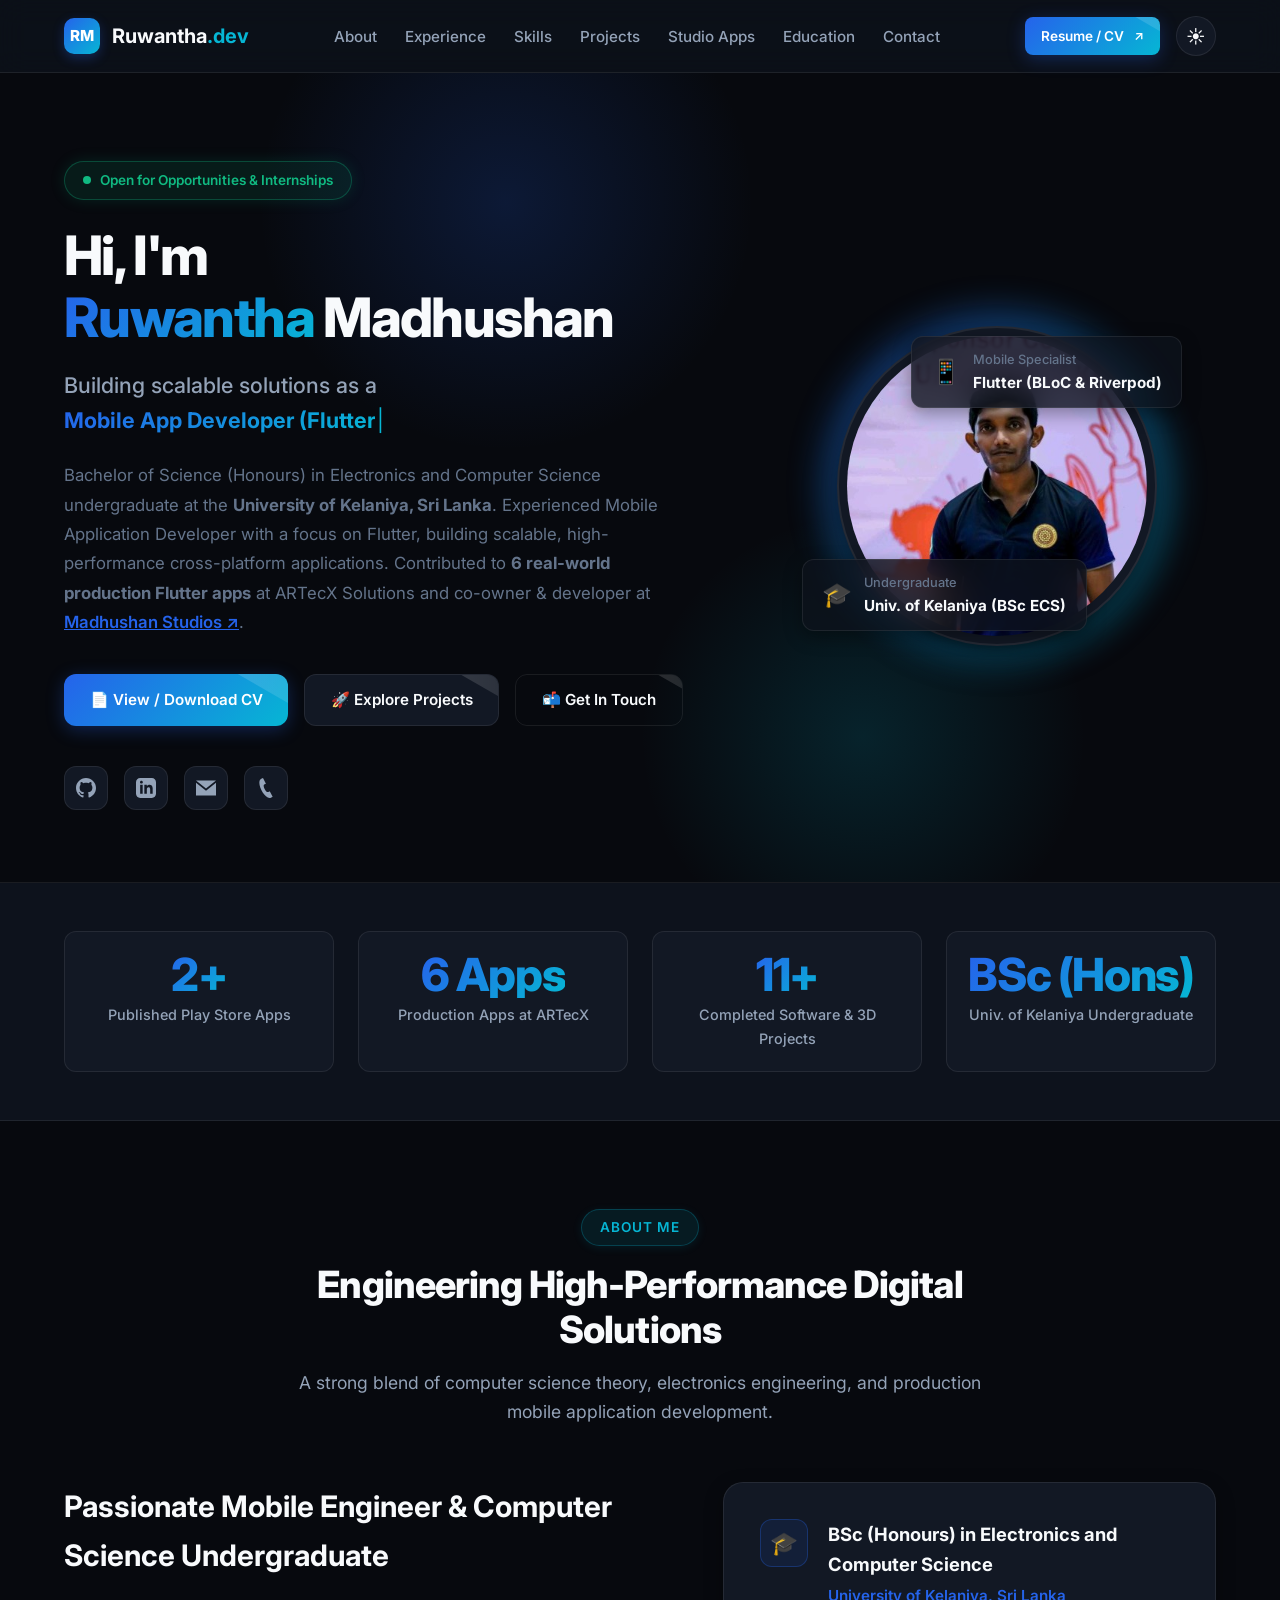
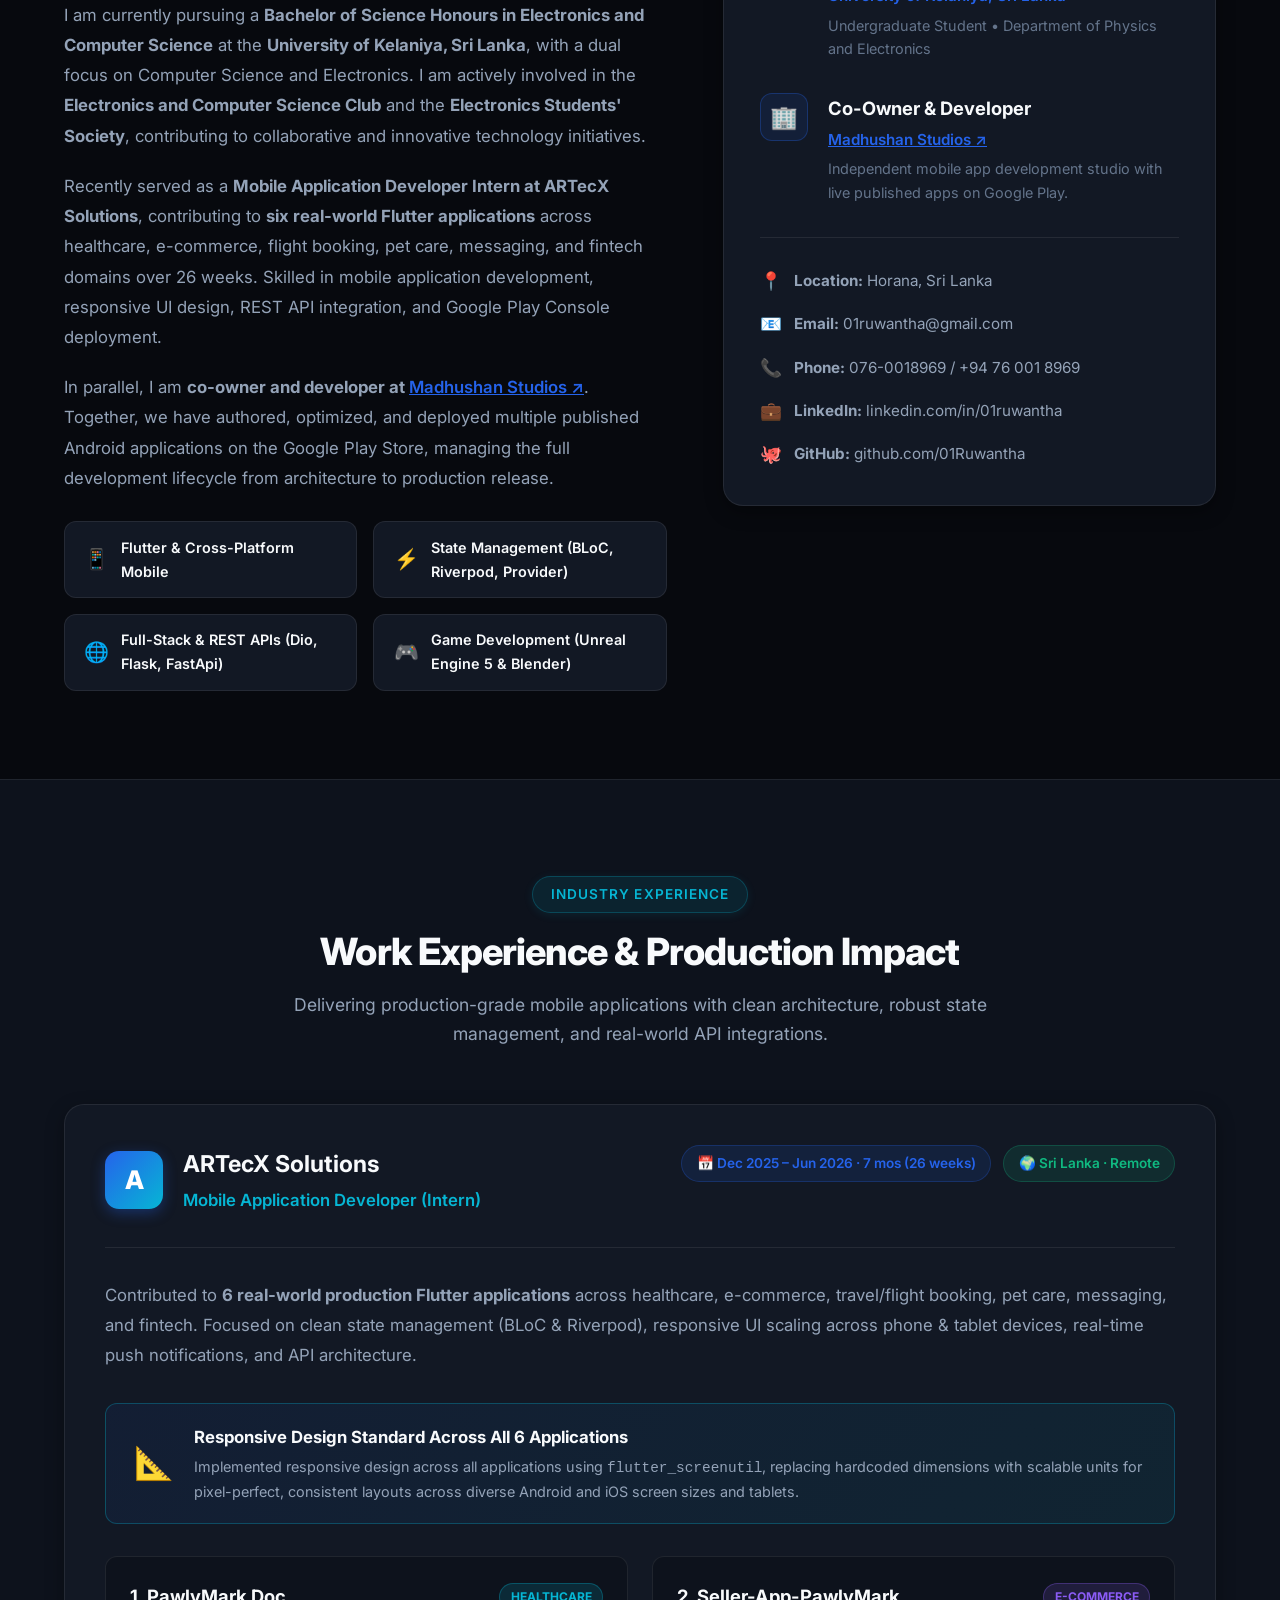
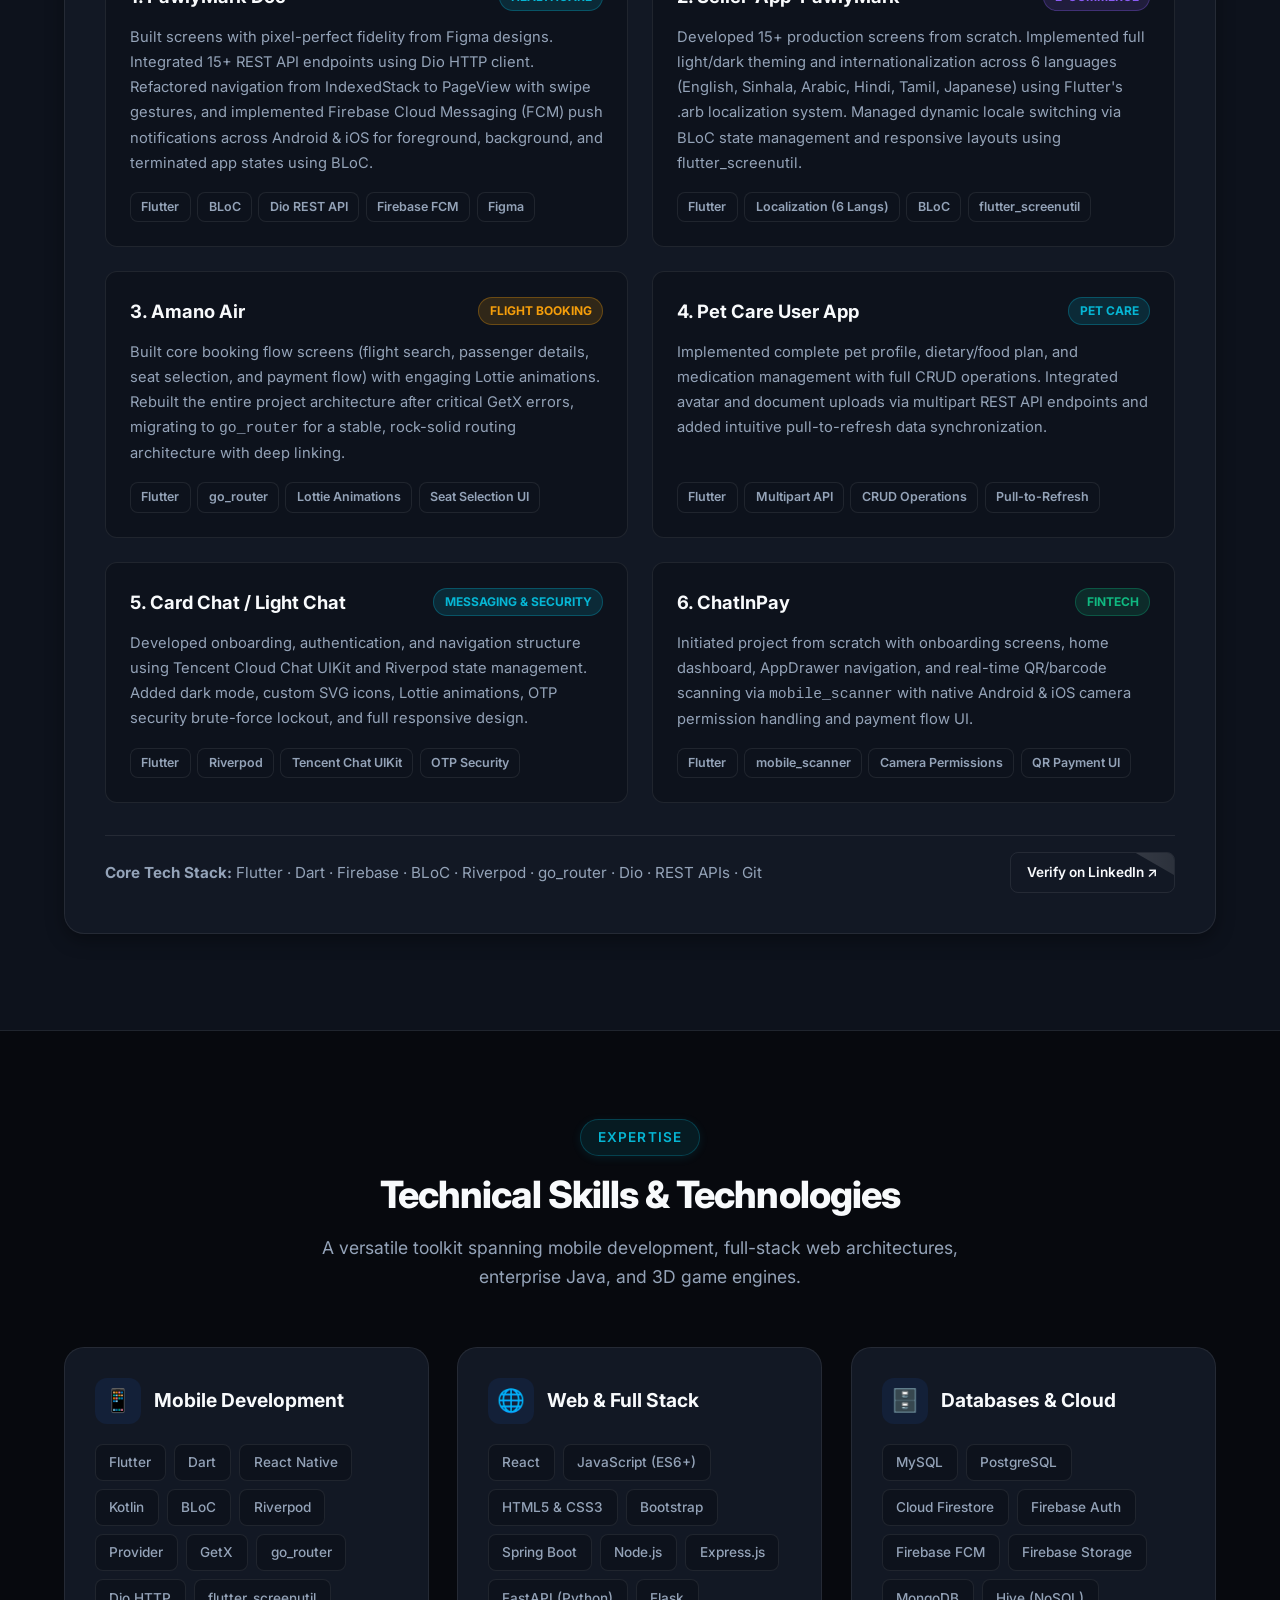
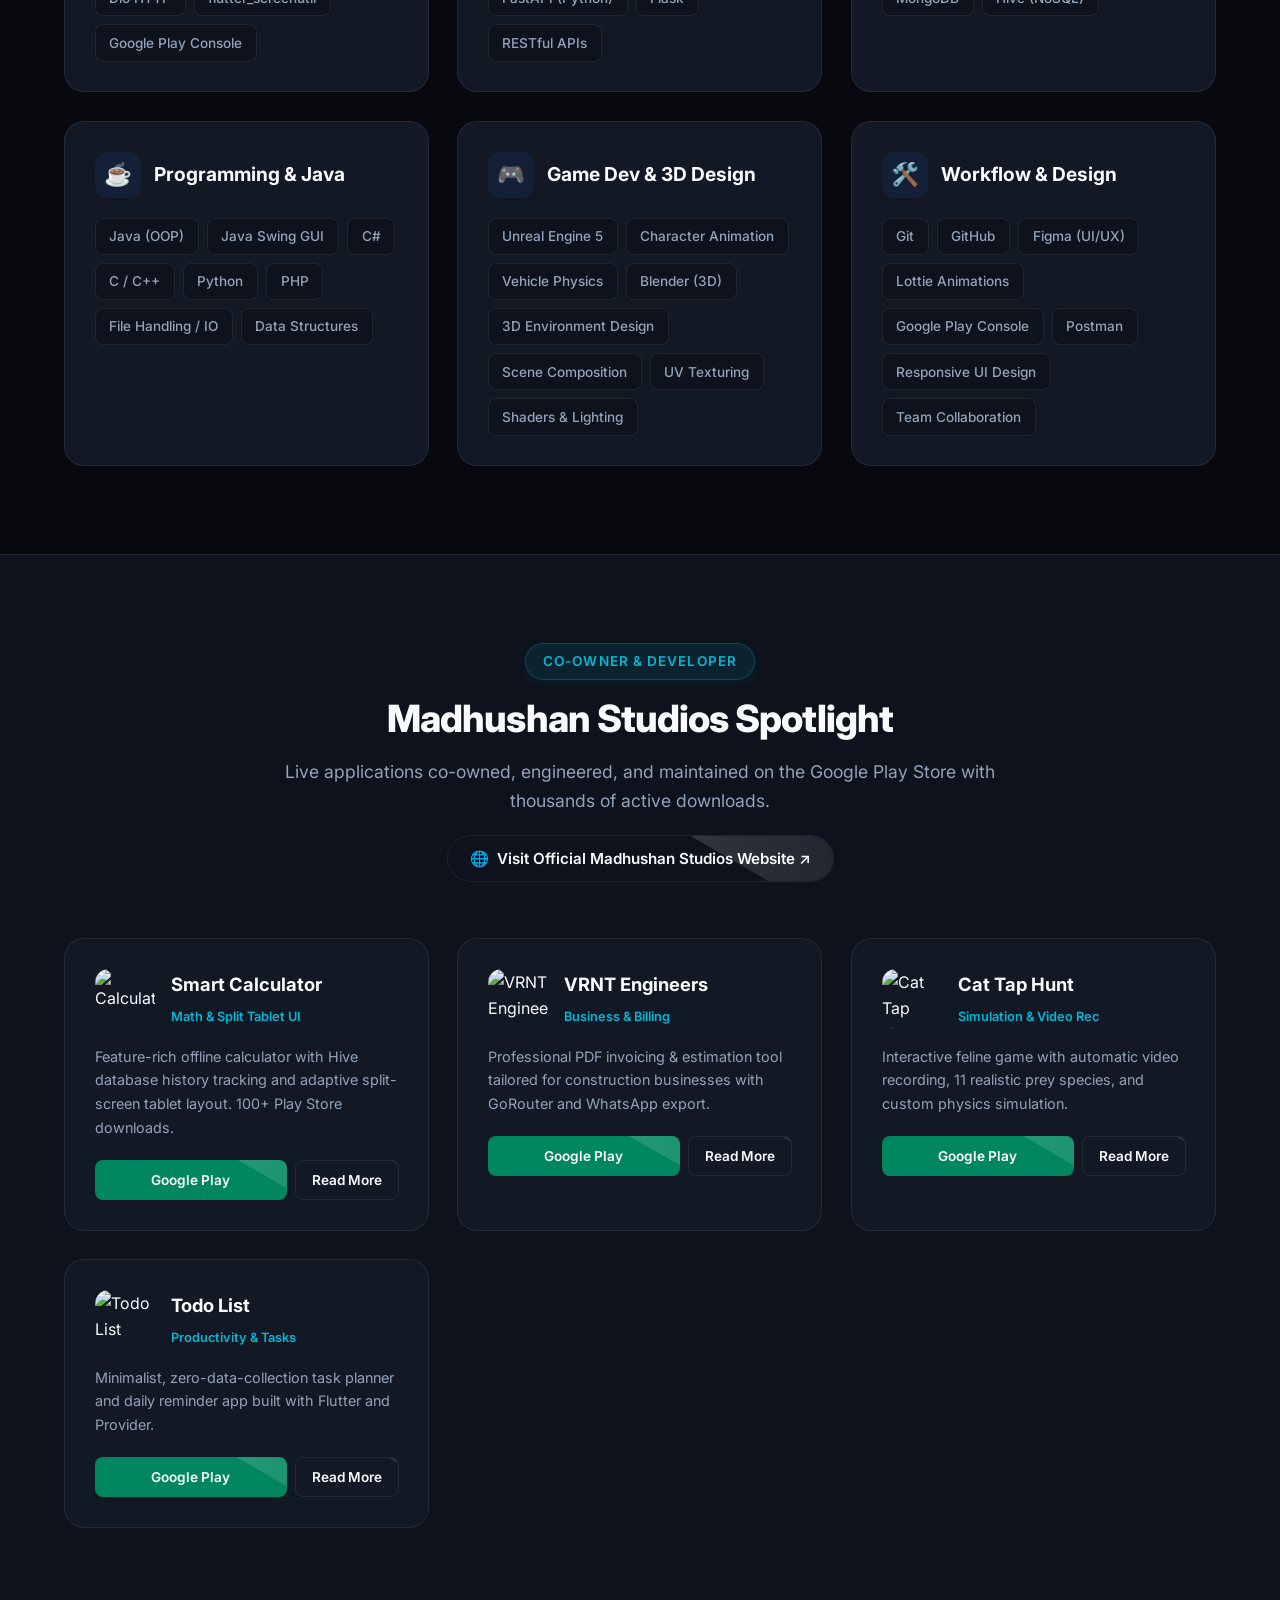
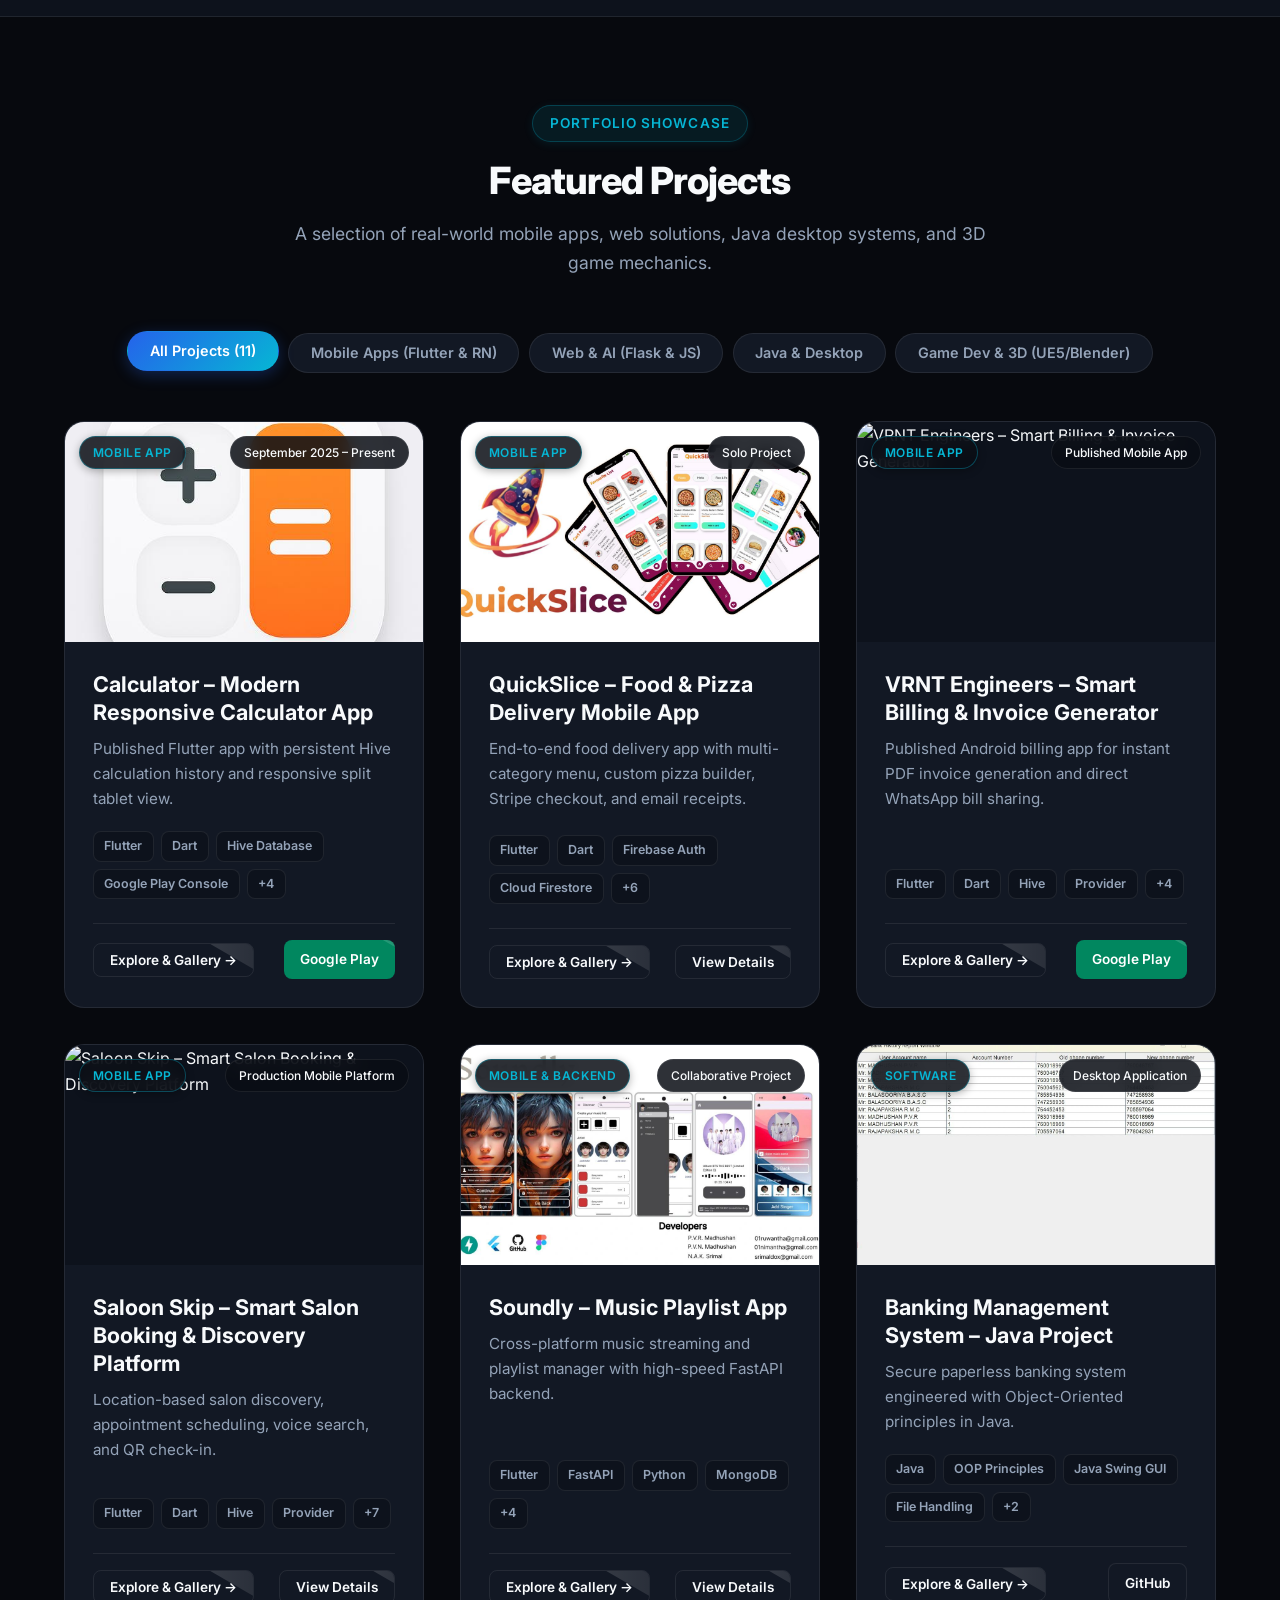
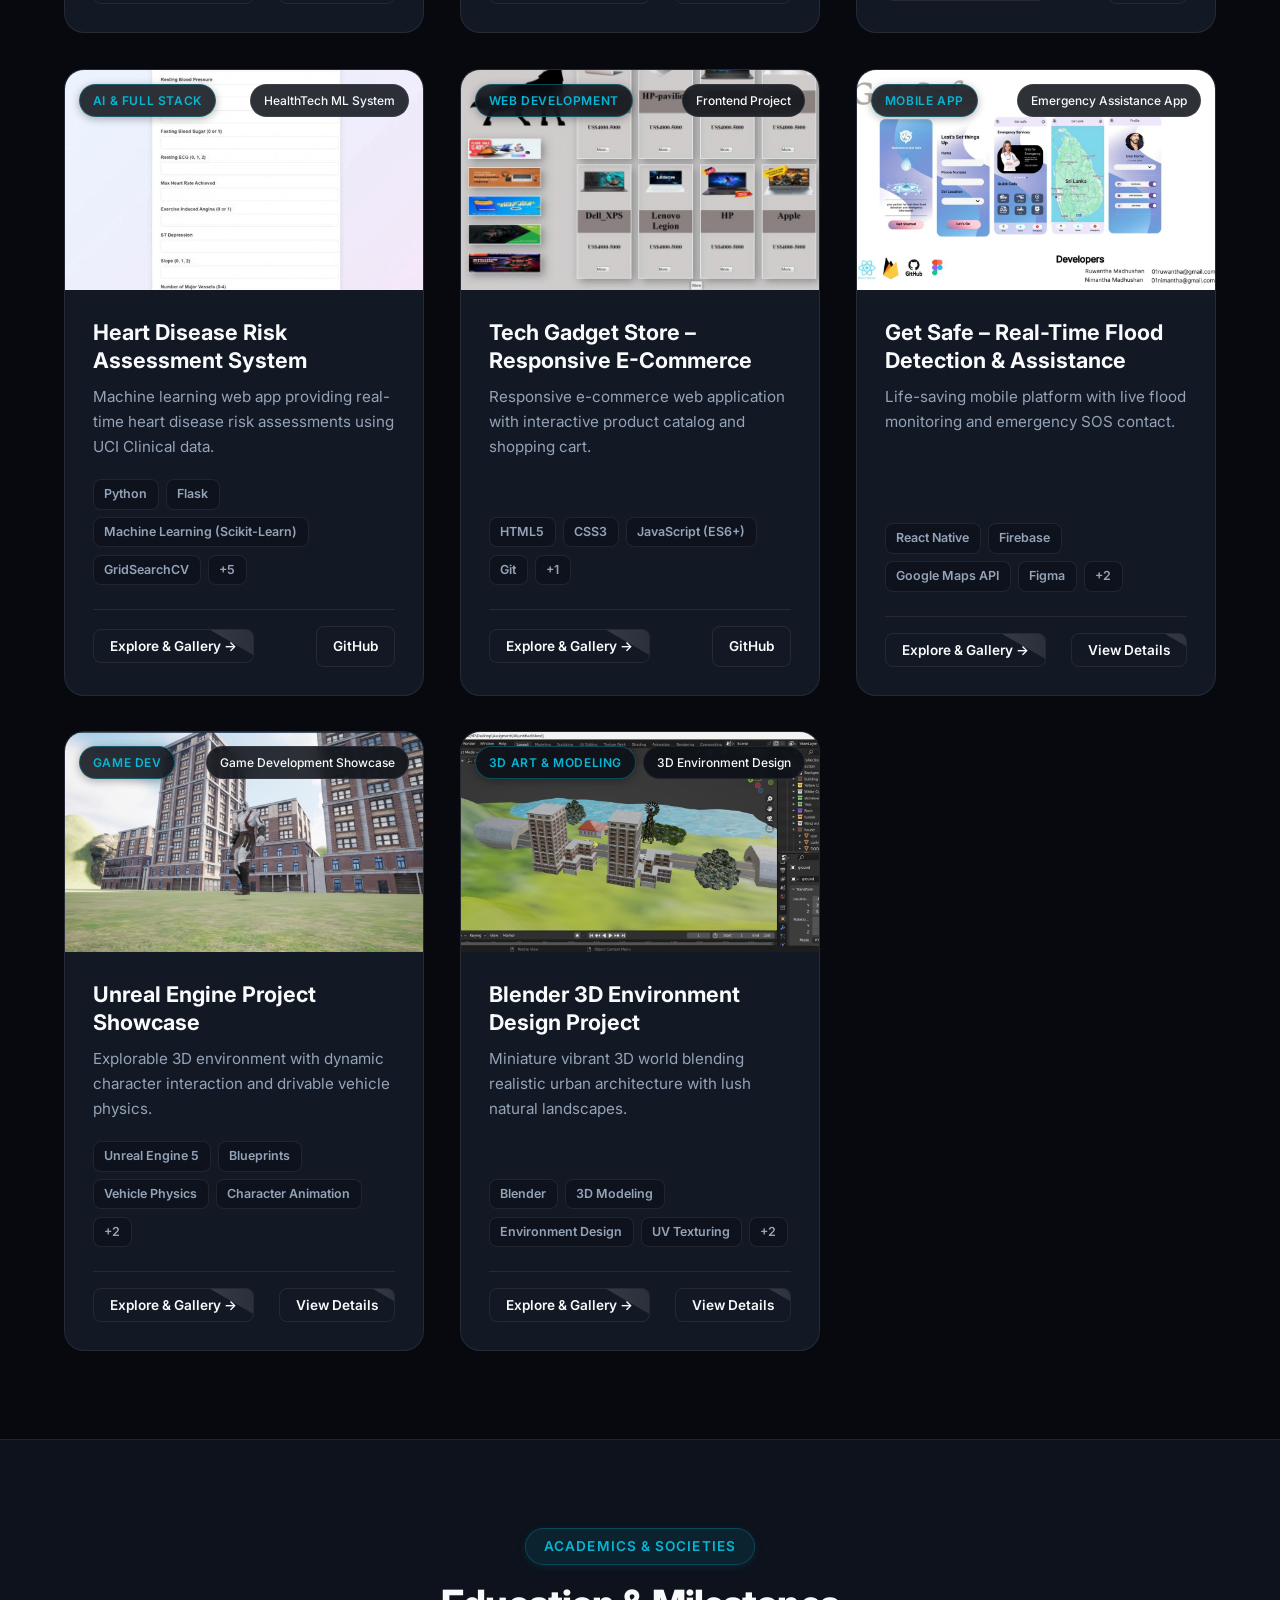
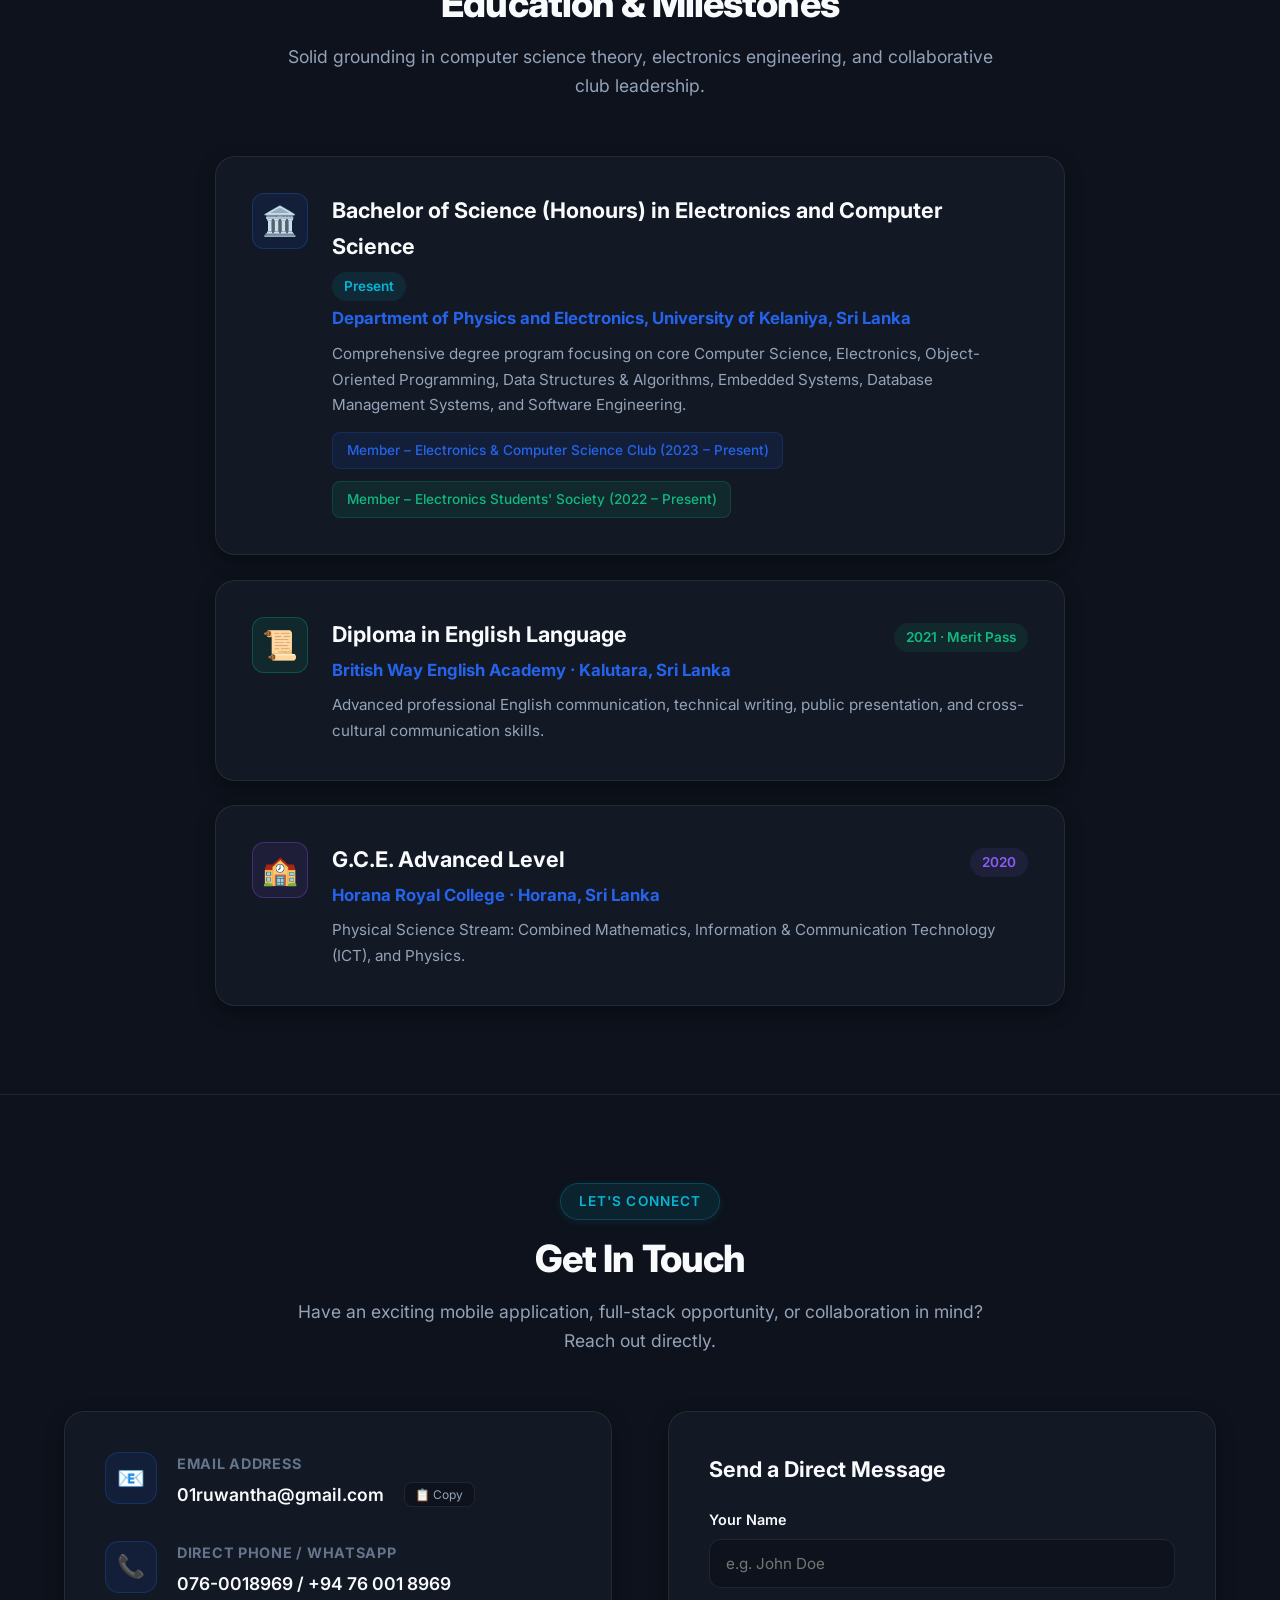
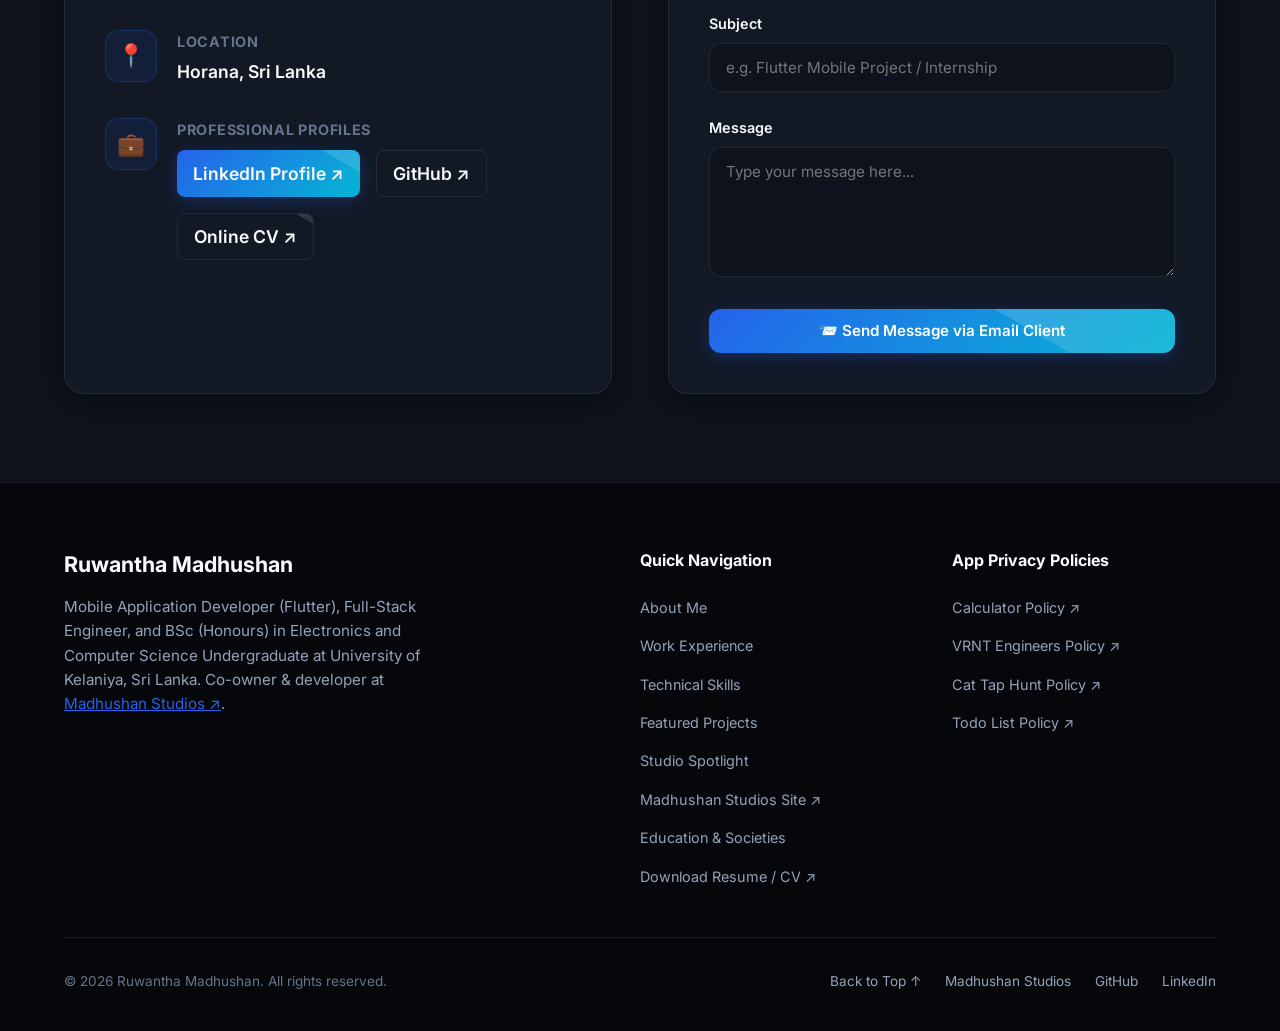
==== index.html @ 264317f4 "first commit" ====
<!DOCTYPE html>
<html lang="en" data-theme="dark">
<head>
  <meta charset="UTF-8" />
  <meta name="viewport" content="width=device-width, initial-scale=1.0" />
  <title>Ruwantha Madhushan | Mobile App Developer (Flutter) & Full Stack Engineer</title>
  
  <meta name="description" content="Portfolio of Ruwantha Madhushan - Bachelor of Science (Honours) in Electronics and Computer Science Undergraduate at University of Kelaniya, Sri Lanka. Mobile App Developer (Flutter, React Native), Full Stack Web Developer, Game Developer, and Co-owner at Madhushan Studios." />
  <meta name="keywords" content="Ruwantha Madhushan, P.V. Ruwantha Madhushan, Portfolio, Mobile App Developer, Flutter Developer, Dart, React Native, University of Kelaniya, Electronics and Computer Science, ARTecX Solutions, Madhushan Studios, Game Developer, Sri Lanka" />
  <meta name="author" content="Ruwantha Madhushan" />

  <!-- Open Graph / Social Sharing -->
  <meta property="og:type" content="website" />
  <meta property="og:title" content="Ruwantha Madhushan | Mobile App Developer (Flutter) & Full Stack Engineer" />
  <meta property="og:description" content="Passionate Mobile App Developer (Flutter), Electronics & Computer Science Undergrad at University of Kelaniya, and Co-owner at Madhushan Studios. 6 real-world apps at ARTecX Solutions." />
  <meta property="og:image" content="assets/images/Profile photo/1727184965083.jpeg" />

  <!-- Google Fonts -->
  <link rel="preconnect" href="https://fonts.googleapis.com" />
  <link rel="preconnect" href="https://fonts.gstatic.com" crossorigin />
  <link href="https://fonts.googleapis.com/css2?family=Inter:wght@300;400;500;600;700;800&family=Plus+Jakarta+Sans:wght@500;600;700;800&display=swap" rel="stylesheet" />

  <!-- Custom Stylesheet -->
  <link rel="stylesheet" href="assets/css/style.css" />

  <link rel="icon" href="data:image/svg+xml,<svg xmlns=%22http://www.w3.org/2000/svg%22 viewBox=%220 0 100 100%22><text y=%22.9em%22 font-size=%2290%22>⚡</text></svg>">
</head>
<body>

  <!-- Top Scroll Progress Bar -->
  <div class="scroll-progress-bar" id="scrollProgressBar"></div>

  <!-- Navigation Bar -->
  <header class="navbar">
    <div class="nav-container">
      <a href="#hero" class="nav-logo">
        <div class="nav-logo-badge">RM</div>
        <span>Ruwantha<span style="color: var(--accent-cyan);">.dev</span></span>
      </a>

      <ul class="nav-links" id="navLinks">
        <li><a href="#about">About</a></li>
        <li><a href="#experience">Experience</a></li>
        <li><a href="#skills">Skills</a></li>
        <li><a href="#projects">Projects</a></li>
        <li><a href="#studio">Studio Apps</a></li>
        <li><a href="#education">Education</a></li>
        <li><a href="#contact">Contact</a></li>
      </ul>

      <div class="nav-actions">
        <!-- Resume / CV Download Button -->
        <a href="https://01ruwantha.github.io/CV/" target="_blank" class="btn btn-sm btn-primary">
          <span>Resume / CV</span>
          <span style="font-size: 0.8rem;">↗</span>
        </a>

        <!-- Theme Toggle -->
        <button class="theme-toggle" id="themeToggle" aria-label="Toggle Color Theme">☀️</button>

        <!-- Mobile Menu Hamburger -->
        <button class="mobile-menu-btn" id="mobileMenuBtn" aria-label="Open Navigation Menu">☰</button>
      </div>
    </div>
  </header>

  <!-- Hero Section with Interactive Tech Node Canvas -->
  <section class="hero-section" id="hero">
    <canvas id="heroCanvas" class="hero-canvas"></canvas>
    <div class="hero-glow-1"></div>
    <div class="hero-glow-2"></div>

    <div class="container hero-grid">
      <!-- Left Content -->
      <div class="hero-content reveal">
        <div class="status-badge">
          <span class="status-dot"></span>
          <span>Open for Opportunities & Internships</span>
        </div>

        <h1 class="hero-title">
          Hi, I'm <br />
          <span class="gradient-text">Ruwantha</span> Madhushan
        </h1>

        <p class="hero-headline">
          Building scalable solutions as a <br />
          <span class="typing-role gradient-text" id="typingRole">Mobile App Developer</span><span class="typing-cursor">|</span>
        </p>

        <p class="hero-bio">
          Bachelor of Science (Honours) in Electronics and Computer Science undergraduate at the <strong>University of Kelaniya, Sri Lanka</strong>. Experienced Mobile Application Developer with a focus on Flutter, building scalable, high-performance cross-platform applications. Contributed to <strong>6 real-world production Flutter apps</strong> at ARTecX Solutions and co-owner & developer at <a href="https://01nimantha.github.io/madhushan-studios/" target="_blank" rel="noopener noreferrer" style="color: var(--accent-primary); font-weight: 600; text-decoration: underline;">Madhushan Studios ↗</a>.
        </p>

        <!-- Call to Actions -->
        <div class="hero-actions">
          <a href="https://01ruwantha.github.io/CV/" target="_blank" class="btn btn-primary">
            <span>📄 View / Download CV</span>
          </a>
          <a href="#projects" class="btn btn-secondary">
            <span>🚀 Explore Projects</span>
          </a>
          <a href="#contact" class="btn btn-outline">
            <span>📬 Get In Touch</span>
          </a>
        </div>

        <!-- Social Media / Connect Icons -->
        <div class="hero-socials">
          <a href="https://github.com/01Ruwantha" target="_blank" class="social-link" title="GitHub Profile">
            <svg width="20" height="20" fill="currentColor" viewBox="0 0 24 24"><path d="M12 0c-6.626 0-12 5.373-12 12 0 5.302 3.438 9.8 8.207 11.387.599.111.793-.261.793-.577v-2.234c-3.338.726-4.033-1.416-4.033-1.416-.546-1.387-1.333-1.756-1.333-1.756-1.089-.745.083-.729.083-.729 1.205.084 1.839 1.237 1.839 1.237 1.07 1.834 2.807 1.304 3.492.997.107-.775.418-1.305.762-1.604-2.665-.305-5.467-1.334-5.467-5.931 0-1.311.469-2.381 1.236-3.221-.124-.303-.535-1.524.117-3.176 0 0 1.008-.322 3.301 1.23.957-.266 1.983-.399 3.003-.404 1.02.005 2.047.138 3.006.404 2.291-1.552 3.297-1.23 3.297-1.23.653 1.653.242 2.874.118 3.176.77.84 1.235 1.911 1.235 3.221 0 4.609-2.807 5.624-5.479 5.921.43.372.823 1.102.823 2.222v3.293c0 .319.192.694.801.576 4.765-1.589 8.199-6.086 8.199-11.386 0-6.627-5.373-12-12-12z"/></svg>
          </a>
          <a href="https://www.linkedin.com/in/01ruwantha/" target="_blank" class="social-link" title="LinkedIn Profile">
            <svg width="20" height="20" fill="currentColor" viewBox="0 0 24 24"><path d="M19 0h-14c-2.761 0-5 2.239-5 5v14c0 2.761 2.239 5 5 5h14c2.762 0 5-2.239 5-5v-14c0-2.761-2.238-5-5-5zm-11 19h-3v-11h3v11zm-1.5-12.268c-.966 0-1.75-.79-1.75-1.764s.784-1.764 1.75-1.764 1.75.79 1.75 1.764-.783 1.764-1.75 1.764zm13.5 12.268h-3v-5.604c0-3.368-4-3.113-4 0v5.604h-3v-11h3v1.765c1.396-2.586 7-2.777 7 2.476v6.759z"/></svg>
          </a>
          <a href="mailto:01ruwantha@gmail.com" class="social-link" title="Email Ruwantha">
            <svg width="20" height="20" fill="currentColor" viewBox="0 0 24 24"><path d="M12 12.713l-11.985-9.713h23.97l-11.985 9.713zm0 2.574l-12-9.725v15.438h24v-15.438l-12 9.725z"/></svg>
          </a>
          <a href="tel:+94760018969" class="social-link" title="Call / WhatsApp (076-0018969)">
            <svg width="20" height="20" fill="currentColor" viewBox="0 0 24 24"><path d="M20 22.621l-3.521-6.795c-.008.004-1.974.97-2.064 1.011-2.24 1.086-6.799-7.82-4.609-8.994l2.083-1.026-3.493-6.817-2.106 1.039c-7.202 3.755 4.233 25.982 11.6 22.615l2.104-1.033z"/></svg>
          </a>
        </div>
      </div>

      <!-- Right Avatar Visual -->
      <div class="hero-visual reveal reveal-delay-2">
        <div class="avatar-wrapper">
          <div class="avatar-ring"></div>
          <div class="avatar-container">
            <img 
              src="assets/images/Profile photo/1727184965083.jpeg" 
              alt="Ruwantha Madhushan" 
              class="avatar-img"
              loading="eager"
            />
          </div>

          <!-- Floating Badges -->
          <div class="hero-float-card top-right">
            <span class="float-icon">📱</span>
            <div>
              <div class="float-title">Mobile Specialist</div>
              <div class="float-val">Flutter (BLoC & Riverpod)</div>
            </div>
          </div>

          <div class="hero-float-card bottom-left">
            <span class="float-icon">🎓</span>
            <div>
              <div class="float-title">Undergraduate</div>
              <div class="float-val">Univ. of Kelaniya (BSc ECS)</div>
            </div>
          </div>
        </div>
      </div>
    </div>
  </section>

  <!-- Quick Metrics / Stats Bar with Counter Animation -->
  <div class="stats-section">
    <div class="container stats-grid">
      <div class="stat-card reveal">
        <div class="stat-number gradient-text" data-count="2" data-suffix="+">2+</div>
        <div class="stat-label">Published Play Store Apps</div>
      </div>
      <div class="stat-card reveal reveal-delay-1">
        <div class="stat-number gradient-text" data-count="6" data-suffix=" Apps">6 Apps</div>
        <div class="stat-label">Production Apps at ARTecX</div>
      </div>
      <div class="stat-card reveal reveal-delay-2">
        <div class="stat-number gradient-text" data-count="11" data-suffix="+">11+</div>
        <div class="stat-label">Completed Software & 3D Projects</div>
      </div>
      <div class="stat-card reveal reveal-delay-3">
        <div class="stat-number gradient-text" data-text="BSc (Hons)">BSc (Hons)</div>
        <div class="stat-label">Univ. of Kelaniya Undergraduate</div>
      </div>
    </div>
  </div>

  <!-- About Me Section -->
  <section id="about">
    <div class="container">
      <div class="section-header reveal">
        <span class="section-tag">About Me</span>
        <h2 class="section-title">Engineering High-Performance Digital Solutions</h2>
        <p class="section-description">
          A strong blend of computer science theory, electronics engineering, and production mobile application development.
        </p>
      </div>

      <div class="about-grid">
        <!-- Bio & Philosophy -->
        <div class="about-content reveal">
          <h3>Passionate Mobile Engineer & Computer Science Undergraduate</h3>
          <p>
            I am currently pursuing a <strong>Bachelor of Science Honours in Electronics and Computer Science</strong> at the 
            <strong>University of Kelaniya, Sri Lanka</strong>, with a dual focus on Computer Science and Electronics. I am actively involved in the <strong>Electronics and Computer Science Club</strong> and the <strong>Electronics Students' Society</strong>, contributing to collaborative and innovative technology initiatives.
          </p>
          <p>
            Recently served as a <strong>Mobile Application Developer Intern at ARTecX Solutions</strong>, contributing to <strong>six real-world Flutter applications</strong> across healthcare, e-commerce, flight booking, pet care, messaging, and fintech domains over 26 weeks. Skilled in mobile application development, responsive UI design, REST API integration, and Google Play Console deployment.
          </p>
          <p>
            In parallel, I am <strong>co-owner and developer at <a href="https://01nimantha.github.io/madhushan-studios/" target="_blank" rel="noopener noreferrer" style="color: var(--accent-primary); font-weight: 600; text-decoration: underline;">Madhushan Studios ↗</a></strong>. Together, we have authored, optimized, and deployed multiple published Android applications on the Google Play Store, managing the full development lifecycle from architecture to production release.
          </p>

          <div class="about-highlights">
            <div class="about-pill">
              <span class="pill-icon">📱</span>
              <span>Flutter & Cross-Platform Mobile</span>
            </div>
            <div class="about-pill">
              <span class="pill-icon">⚡</span>
              <span>State Management (BLoC, Riverpod, Provider)</span>
            </div>
            <div class="about-pill">
              <span class="pill-icon">🌐</span>
              <span>Full-Stack & REST APIs (Dio, Flask, FastApi)</span>
            </div>
            <div class="about-pill">
              <span class="pill-icon">🎮</span>
              <span>Game Development (Unreal Engine 5 & Blender)</span>
            </div>
          </div>
        </div>

        <!-- Academic & Quick Details Card -->
        <div class="about-card-box reveal reveal-delay-2">
          <div class="edu-item">
            <div class="edu-icon">🎓</div>
            <div class="edu-details">
              <h4>BSc (Honours) in Electronics and Computer Science</h4>
              <div class="edu-school">University of Kelaniya, Sri Lanka</div>
              <div class="edu-desc">Undergraduate Student • Department of Physics and Electronics</div>
            </div>
          </div>

          <div class="edu-item">
            <div class="edu-icon">🏢</div>
            <div class="edu-details">
              <h4>Co-Owner & Developer</h4>
              <div class="edu-school"><a href="https://01nimantha.github.io/madhushan-studios/" target="_blank" rel="noopener noreferrer" style="color: inherit; text-decoration: underline;">Madhushan Studios ↗</a></div>
              <div class="edu-desc">Independent mobile app development studio with live published apps on Google Play.</div>
            </div>
          </div>

          <div class="contact-quick-list">
            <div class="contact-quick-item">
              <span class="item-icon">📍</span>
              <span><strong>Location:</strong> Horana, Sri Lanka</span>
            </div>
            <div class="contact-quick-item">
              <span class="item-icon">📧</span>
              <span><strong>Email:</strong> <a href="mailto:01ruwantha@gmail.com">01ruwantha@gmail.com</a></span>
            </div>
            <div class="contact-quick-item">
              <span class="item-icon">📞</span>
              <span><strong>Phone:</strong> <a href="tel:+94760018969">076-0018969 / +94 76 001 8969</a></span>
            </div>
            <div class="contact-quick-item">
              <span class="item-icon">💼</span>
              <span><strong>LinkedIn:</strong> <a href="https://www.linkedin.com/in/01ruwantha/" target="_blank">linkedin.com/in/01ruwantha</a></span>
            </div>
            <div class="contact-quick-item">
              <span class="item-icon">🐙</span>
              <span><strong>GitHub:</strong> <a href="https://github.com/01Ruwantha" target="_blank">github.com/01Ruwantha</a></span>
            </div>
          </div>
        </div>
      </div>
    </div>
  </section>

  <!-- Professional Experience Section -->
  <section id="experience" class="experience-section" style="background: var(--bg-secondary); border-top: 1px solid var(--border-color); border-bottom: 1px solid var(--border-color);">
    <div class="container">
      <div class="section-header reveal">
        <span class="section-tag">Industry Experience</span>
        <h2 class="section-title">Work Experience & Production Impact</h2>
        <p class="section-description">
          Delivering production-grade mobile applications with clean architecture, robust state management, and real-world API integrations.
        </p>
      </div>

      <div class="experience-card reveal">
        <!-- Experience Header -->
        <div class="experience-header">
          <div class="company-brand-box">
            <div class="company-logo-avatar">A</div>
            <div class="company-title-area">
              <h3>ARTecX Solutions</h3>
              <div class="company-role">Mobile Application Developer (Intern)</div>
            </div>
          </div>
          <div class="experience-badges">
            <span class="exp-pill">📅 Dec 2025 – Jun 2026 · 7 mos (26 weeks)</span>
            <span class="exp-pill location">🌍 Sri Lanka · Remote</span>
          </div>
        </div>

        <p class="experience-overview-text">
          Contributed to <strong>6 real-world production Flutter applications</strong> across healthcare, e-commerce, travel/flight booking, pet care, messaging, and fintech. Focused on clean state management (BLoC & Riverpod), responsive UI scaling across phone & tablet devices, real-time push notifications, and API architecture.
        </p>

        <!-- Standard Responsive Banner -->
        <div class="exp-highlight-banner">
          <div class="banner-icon">📐</div>
          <div>
            <h5>Responsive Design Standard Across All 6 Applications</h5>
            <p>Implemented responsive design across all applications using <code>flutter_screenutil</code>, replacing hardcoded dimensions with scalable units for pixel-perfect, consistent layouts across diverse Android and iOS screen sizes and tablets.</p>
          </div>
        </div>

        <!-- 6 Real-World Apps Grid -->
        <div class="experience-apps-grid">
          
          <!-- App 1: PawlyMark Doc -->
          <div class="app-subcard">
            <div class="app-subcard-header">
              <div class="app-subcard-title">1. PawlyMark Doc</div>
              <span class="domain-badge">Healthcare</span>
            </div>
            <p class="app-subcard-desc">
              Built screens with pixel-perfect fidelity from Figma designs. Integrated 15+ REST API endpoints using Dio HTTP client. Refactored navigation from IndexedStack to PageView with swipe gestures, and implemented Firebase Cloud Messaging (FCM) push notifications across Android & iOS for foreground, background, and terminated app states using BLoC.
            </p>
            <div class="app-subcard-tech">
              <span class="tech-tag">Flutter</span>
              <span class="tech-tag">BLoC</span>
              <span class="tech-tag">Dio REST API</span>
              <span class="tech-tag">Firebase FCM</span>
              <span class="tech-tag">Figma</span>
            </div>
          </div>

          <!-- App 2: Seller-App-PawlyMark -->
          <div class="app-subcard">
            <div class="app-subcard-header">
              <div class="app-subcard-title">2. Seller-App-PawlyMark</div>
              <span class="domain-badge ecommerce">E-Commerce</span>
            </div>
            <p class="app-subcard-desc">
              Developed 15+ production screens from scratch. Implemented full light/dark theming and internationalization across 6 languages (English, Sinhala, Arabic, Hindi, Tamil, Japanese) using Flutter's .arb localization system. Managed dynamic locale switching via BLoC state management and responsive layouts using flutter_screenutil.
            </p>
            <div class="app-subcard-tech">
              <span class="tech-tag">Flutter</span>
              <span class="tech-tag">Localization (6 Langs)</span>
              <span class="tech-tag">BLoC</span>
              <span class="tech-tag">flutter_screenutil</span>
            </div>
          </div>

          <!-- App 3: Amano Air -->
          <div class="app-subcard">
            <div class="app-subcard-header">
              <div class="app-subcard-title">3. Amano Air</div>
              <span class="domain-badge travel">Flight Booking</span>
            </div>
            <p class="app-subcard-desc">
              Built core booking flow screens (flight search, passenger details, seat selection, and payment flow) with engaging Lottie animations. Rebuilt the entire project architecture after critical GetX errors, migrating to <code>go_router</code> for a stable, rock-solid routing architecture with deep linking.
            </p>
            <div class="app-subcard-tech">
              <span class="tech-tag">Flutter</span>
              <span class="tech-tag">go_router</span>
              <span class="tech-tag">Lottie Animations</span>
              <span class="tech-tag">Seat Selection UI</span>
            </div>
          </div>

          <!-- App 4: Pet Care User App -->
          <div class="app-subcard">
            <div class="app-subcard-header">
              <div class="app-subcard-title">4. Pet Care User App</div>
              <span class="domain-badge">Pet Care</span>
            </div>
            <p class="app-subcard-desc">
              Implemented complete pet profile, dietary/food plan, and medication management with full CRUD operations. Integrated avatar and document uploads via multipart REST API endpoints and added intuitive pull-to-refresh data synchronization.
            </p>
            <div class="app-subcard-tech">
              <span class="tech-tag">Flutter</span>
              <span class="tech-tag">Multipart API</span>
              <span class="tech-tag">CRUD Operations</span>
              <span class="tech-tag">Pull-to-Refresh</span>
            </div>
          </div>

          <!-- App 5: Card Chat / Light Chat -->
          <div class="app-subcard">
            <div class="app-subcard-header">
              <div class="app-subcard-title">5. Card Chat / Light Chat</div>
              <span class="domain-badge">Messaging & Security</span>
            </div>
            <p class="app-subcard-desc">
              Developed onboarding, authentication, and navigation structure using Tencent Cloud Chat UIKit and Riverpod state management. Added dark mode, custom SVG icons, Lottie animations, OTP security brute-force lockout, and full responsive design.
            </p>
            <div class="app-subcard-tech">
              <span class="tech-tag">Flutter</span>
              <span class="tech-tag">Riverpod</span>
              <span class="tech-tag">Tencent Chat UIKit</span>
              <span class="tech-tag">OTP Security</span>
            </div>
          </div>

          <!-- App 6: ChatInPay -->
          <div class="app-subcard">
            <div class="app-subcard-header">
              <div class="app-subcard-title">6. ChatInPay</div>
              <span class="domain-badge fintech">Fintech</span>
            </div>
            <p class="app-subcard-desc">
              Initiated project from scratch with onboarding screens, home dashboard, AppDrawer navigation, and real-time QR/barcode scanning via <code>mobile_scanner</code> with native Android & iOS camera permission handling and payment flow UI.
            </p>
            <div class="app-subcard-tech">
              <span class="tech-tag">Flutter</span>
              <span class="tech-tag">mobile_scanner</span>
              <span class="tech-tag">Camera Permissions</span>
              <span class="tech-tag">QR Payment UI</span>
            </div>
          </div>

        </div>

        <div style="display: flex; justify-content: space-between; align-items: center; flex-wrap: wrap; gap: 1rem; padding-top: 1rem; border-top: 1px solid var(--border-color);">
          <div style="font-size: 0.95rem; color: var(--text-secondary);">
            <strong>Core Tech Stack:</strong> Flutter · Dart · Firebase · BLoC · Riverpod · go_router · Dio · REST APIs · Git
          </div>
          <a href="https://www.linkedin.com/in/01ruwantha/" target="_blank" class="btn btn-sm btn-outline">
            <span>Verify on LinkedIn ↗</span>
          </a>
        </div>
      </div>
    </div>
  </section>

  <!-- Technical Skills Section -->
  <section id="skills">
    <div class="container">
      <div class="section-header reveal">
        <span class="section-tag">Expertise</span>
        <h2 class="section-title">Technical Skills & Technologies</h2>
        <p class="section-description">
          A versatile toolkit spanning mobile development, full-stack web architectures, enterprise Java, and 3D game engines.
        </p>
      </div>

      <div class="skills-grid">
        <!-- Mobile App Development -->
        <div class="skill-category-card reveal reveal-delay-1">
          <div class="skill-cat-header">
            <div class="skill-cat-icon">📱</div>
            <h4>Mobile Development</h4>
          </div>
          <div class="skill-tags">
            <span class="skill-tag">Flutter</span>
            <span class="skill-tag">Dart</span>
            <span class="skill-tag">React Native</span>
            <span class="skill-tag">Kotlin</span>
            <span class="skill-tag">BLoC</span>
            <span class="skill-tag">Riverpod</span>
            <span class="skill-tag">Provider</span>
            <span class="skill-tag">GetX</span>
            <span class="skill-tag">go_router</span>
            <span class="skill-tag">Dio HTTP</span>
            <span class="skill-tag">flutter_screenutil</span>
            <span class="skill-tag">Google Play Console</span>
          </div>
        </div>

        <!-- Full Stack & Web -->
        <div class="skill-category-card reveal reveal-delay-2">
          <div class="skill-cat-header">
            <div class="skill-cat-icon">🌐</div>
            <h4>Web & Full Stack</h4>
          </div>
          <div class="skill-tags">
            <span class="skill-tag">React</span>
            <span class="skill-tag">JavaScript (ES6+)</span>
            <span class="skill-tag">HTML5 & CSS3</span>
            <span class="skill-tag">Bootstrap</span>
            <span class="skill-tag">Spring Boot</span>
            <span class="skill-tag">Node.js</span>
            <span class="skill-tag">Express.js</span>
            <span class="skill-tag">FastAPI (Python)</span>
            <span class="skill-tag">Flask</span>
            <span class="skill-tag">RESTful APIs</span>
          </div>
        </div>

        <!-- Databases & Cloud Backend -->
        <div class="skill-category-card reveal reveal-delay-3">
          <div class="skill-cat-header">
            <div class="skill-cat-icon">🗄️</div>
            <h4>Databases & Cloud</h4>
          </div>
          <div class="skill-tags">
            <span class="skill-tag">MySQL</span>
            <span class="skill-tag">PostgreSQL</span>
            <span class="skill-tag">Cloud Firestore</span>
            <span class="skill-tag">Firebase Auth</span>
            <span class="skill-tag">Firebase FCM</span>
            <span class="skill-tag">Firebase Storage</span>
            <span class="skill-tag">MongoDB</span>
            <span class="skill-tag">Hive (NoSQL)</span>
          </div>
        </div>

        <!-- Software Engineering & Java -->
        <div class="skill-category-card reveal reveal-delay-1">
          <div class="skill-cat-header">
            <div class="skill-cat-icon">☕</div>
            <h4>Programming & Java</h4>
          </div>
          <div class="skill-tags">
            <span class="skill-tag">Java (OOP)</span>
            <span class="skill-tag">Java Swing GUI</span>
            <span class="skill-tag">C#</span>
            <span class="skill-tag">C / C++</span>
            <span class="skill-tag">Python</span>
            <span class="skill-tag">PHP</span>
            <span class="skill-tag">File Handling / IO</span>
            <span class="skill-tag">Data Structures</span>
          </div>
        </div>

        <!-- Game Dev & 3D Art -->
        <div class="skill-category-card reveal reveal-delay-2">
          <div class="skill-cat-header">
            <div class="skill-cat-icon">🎮</div>
            <h4>Game Dev & 3D Design</h4>
          </div>
          <div class="skill-tags">
            <span class="skill-tag">Unreal Engine 5</span>
            <span class="skill-tag">Character Animation</span>
            <span class="skill-tag">Vehicle Physics</span>
            <span class="skill-tag">Blender (3D)</span>
            <span class="skill-tag">3D Environment Design</span>
            <span class="skill-tag">Scene Composition</span>
            <span class="skill-tag">UV Texturing</span>
            <span class="skill-tag">Shaders & Lighting</span>
          </div>
        </div>

        <!-- Engineering Workflow & Tools -->
        <div class="skill-category-card reveal reveal-delay-3">
          <div class="skill-cat-header">
            <div class="skill-cat-icon">🛠️</div>
            <h4>Workflow & Design</h4>
          </div>
          <div class="skill-tags">
            <span class="skill-tag">Git</span>
            <span class="skill-tag">GitHub</span>
            <span class="skill-tag">Figma (UI/UX)</span>
            <span class="skill-tag">Lottie Animations</span>
            <span class="skill-tag">Google Play Console</span>
            <span class="skill-tag">Postman</span>
            <span class="skill-tag">Responsive UI Design</span>
            <span class="skill-tag">Team Collaboration</span>
          </div>
        </div>
      </div>
    </div>
  </section>

  <!-- Madhushan Studios Published Apps Spotlight -->
  <section id="studio" style="background: var(--bg-secondary); border-top: 1px solid var(--border-color); border-bottom: 1px solid var(--border-color);">
    <div class="container">
      <div class="section-header reveal">
        <span class="section-tag">Co-Owner & Developer</span>
        <h2 class="section-title">Madhushan Studios Spotlight</h2>
        <p class="section-description">
          Live applications co-owned, engineered, and maintained on the Google Play Store with thousands of active downloads.
        </p>
        <div style="margin-top: 1.25rem;">
          <a href="https://01nimantha.github.io/madhushan-studios/" target="_blank" rel="noopener noreferrer" class="btn btn-outline" style="display: inline-flex; align-items: center; gap: 8px; padding: 10px 22px; font-weight: 600; border-radius: var(--radius-full);">
            <span>🌐</span> Visit Official Madhushan Studios Website ↗
          </a>
        </div>
      </div>

      <!-- Studio Apps Grid -->
      <div class="skills-grid" style="grid-template-columns: repeat(auto-fit, minmax(270px, 1fr));">
        
        <!-- App 1: Calculator (Published by Ruwantha) -->
        <div class="skill-category-card reveal reveal-delay-1">
          <div style="display: flex; gap: 1rem; align-items: center; margin-bottom: 1rem;">
            <img src="https://play-lh.googleusercontent.com/PtxNgNKT23-IsUpOwoau_nxvtO8b5XHUNEH9175s--U64Wd_5QungrkMrY_1Y2QB9esIhLaWr0MbjTyLMNNI=w480-h960-rw" alt="Calculator" style="width: 60px; height: 60px; border-radius: 14px; object-fit: cover;" />
            <div>
              <h4 style="font-size: 1.15rem; color: var(--text-primary); margin-bottom: 0.2rem;">Smart Calculator</h4>
              <span style="font-size: 0.8rem; color: var(--accent-cyan); font-weight: 600;">Math & Split Tablet UI</span>
            </div>
          </div>
          <p style="font-size: 0.9rem; color: var(--text-secondary); margin-bottom: 1.25rem;">
            Feature-rich offline calculator with Hive database history tracking and adaptive split-screen tablet layout. 100+ Play Store downloads.
          </p>
          <div style="display: flex; gap: 0.5rem; flex-wrap: wrap;">
            <a href="https://play.google.com/store/apps/details?id=com.ceynext.calculator_app" target="_blank" class="btn btn-sm btn-playstore" style="flex:1;">Google Play</a>
            <a href="calculator.html" class="btn btn-sm btn-outline">Read More</a>
          </div>
        </div>

        <!-- App 2: VRNT Engineers (Published on Play Store) -->
        <div class="skill-category-card reveal reveal-delay-2">
          <div style="display: flex; gap: 1rem; align-items: center; margin-bottom: 1rem;">
            <img src="https://play-lh.googleusercontent.com/yTdKci_R2glOmmrDUkj8o8CcdIXVUa71w2Qwu2hYG4BSekzktZvcxeFp7NBDb1IisqE8-wZqx0t-JGCyQ2YQ6w=w480-h960-rw" alt="VRNT Engineers" style="width: 60px; height: 60px; border-radius: 14px; object-fit: cover;" />
            <div>
              <h4 style="font-size: 1.15rem; color: var(--text-primary); margin-bottom: 0.2rem;">VRNT Engineers</h4>
              <span style="font-size: 0.8rem; color: var(--accent-cyan); font-weight: 600;">Business & Billing</span>
            </div>
          </div>
          <p style="font-size: 0.9rem; color: var(--text-secondary); margin-bottom: 1.25rem;">
            Professional PDF invoicing & estimation tool tailored for construction businesses with GoRouter and WhatsApp export.
          </p>
          <div style="display: flex; gap: 0.5rem; flex-wrap: wrap;">
            <a href="https://play.google.com/store/apps/details?id=com.vrnt.engineers" target="_blank" class="btn btn-sm btn-playstore" style="flex:1;">Google Play</a>
            <a href="vrnt-engineers.html" class="btn btn-sm btn-outline">Read More</a>
          </div>
        </div>

        <!-- App 3: Cat Tap Hunt -->
        <div class="skill-category-card reveal reveal-delay-3">
          <div style="display: flex; gap: 1rem; align-items: center; margin-bottom: 1rem;">
            <img src="https://play-lh.googleusercontent.com/gN1oqKE8nEvq8OIjdAtISeunBxRYI-Ml1g57eKESDc8C-OZGkPZ-DJiLQkNEncwmNgzqjTQRo-6cKK5vfy3j=w480-h960-rw" alt="Cat Tap Hunt" style="width: 60px; height: 60px; border-radius: 14px; object-fit: cover;" />
            <div>
              <h4 style="font-size: 1.15rem; color: var(--text-primary); margin-bottom: 0.2rem;">Cat Tap Hunt</h4>
              <span style="font-size: 0.8rem; color: var(--accent-cyan); font-weight: 600;">Simulation & Video Rec</span>
            </div>
          </div>
          <p style="font-size: 0.9rem; color: var(--text-secondary); margin-bottom: 1.25rem;">
            Interactive feline game with automatic video recording, 11 realistic prey species, and custom physics simulation.
          </p>
          <div style="display: flex; gap: 0.5rem; flex-wrap: wrap;">
            <a href="https://play.google.com/store/apps/details?id=com.vrnt.cat_tap_hunt_kitty_game" target="_blank" class="btn btn-sm btn-playstore" style="flex:1;">Google Play</a>
            <a href="cat-tap-hunt.html" class="btn btn-sm btn-outline">Read More</a>
          </div>
        </div>

        <!-- App 4: Todo List -->
        <div class="skill-category-card reveal reveal-delay-4">
          <div style="display: flex; gap: 1rem; align-items: center; margin-bottom: 1rem;">
            <img src="https://play-lh.googleusercontent.com/VMR6_UUwS9ABCM4vSwOJ-vAzoeyW_CvWBXtwa_FwvtP8-VIpZjMp_d6HTRlzdtipg4bOJ2V2gnKrwXPkAV-R=w480-h960-rw" alt="Todo List" style="width: 60px; height: 60px; border-radius: 14px; object-fit: cover;" />
            <div>
              <h4 style="font-size: 1.15rem; color: var(--text-primary); margin-bottom: 0.2rem;">Todo List</h4>
              <span style="font-size: 0.8rem; color: var(--accent-cyan); font-weight: 600;">Productivity & Tasks</span>
            </div>
          </div>
          <p style="font-size: 0.9rem; color: var(--text-secondary); margin-bottom: 1.25rem;">
            Minimalist, zero-data-collection task planner and daily reminder app built with Flutter and Provider.
          </p>
          <div style="display: flex; gap: 0.5rem; flex-wrap: wrap;">
            <a href="https://play.google.com/store/apps/details?id=com.todolist.todo_list" target="_blank" class="btn btn-sm btn-playstore" style="flex:1;">Google Play</a>
            <a href="todo-list.html" class="btn btn-sm btn-outline">Read More</a>
          </div>
        </div>

      </div>
    </div>
  </section>

  <!-- Projects Showcase Section -->
  <section id="projects">
    <div class="container">
      <div class="section-header reveal">
        <span class="section-tag">Portfolio Showcase</span>
        <h2 class="section-title">Featured Projects</h2>
        <p class="section-description">
          A selection of real-world mobile apps, web solutions, Java desktop systems, and 3D game mechanics.
        </p>
      </div>

      <!-- Filter Tabs -->
      <div class="projects-filter-bar reveal">
        <button class="filter-btn active" data-filter="all">All Projects (11)</button>
        <button class="filter-btn" data-filter="mobile">Mobile Apps (Flutter & RN)</button>
        <button class="filter-btn" data-filter="web">Web & AI (Flask & JS)</button>
        <button class="filter-btn" data-filter="software">Java & Desktop</button>
        <button class="filter-btn" data-filter="gamedev">Game Dev & 3D (UE5/Blender)</button>
      </div>

      <!-- Projects Grid (Populated dynamically via main.js) -->
      <div class="projects-grid" id="projectsContainer">
        <!-- Rendered via main.js -->
      </div>
    </div>
  </section>

  <!-- Education & Academic Foundation -->
  <section id="education" style="background: var(--bg-secondary); border-top: 1px solid var(--border-color);">
    <div class="container">
      <div class="section-header reveal">
        <span class="section-tag">Academics & Societies</span>
        <h2 class="section-title">Education & Milestones</h2>
        <p class="section-description">
          Solid grounding in computer science theory, electronics engineering, and collaborative club leadership.
        </p>
      </div>

      <div style="max-width: 850px; margin: 0 auto; display: flex; flex-direction: column; gap: 1.5rem;">
        
        <!-- University Degree -->
        <div class="about-card-box reveal" style="display: flex; gap: 1.5rem; align-items: flex-start;">
          <div class="edu-icon" style="width: 56px; height: 56px; font-size: 1.8rem;">🏛️</div>
          <div style="flex-grow: 1;">
            <div style="display: flex; justify-content: space-between; align-items: baseline; flex-wrap: wrap; gap: 0.5rem; margin-bottom: 0.25rem;">
              <h3 style="font-size: 1.35rem; color: var(--text-primary);">Bachelor of Science (Honours) in Electronics and Computer Science</h3>
              <span style="font-size: 0.85rem; font-weight: 600; color: var(--accent-cyan); background: rgba(6, 182, 212, 0.1); padding: 0.2rem 0.75rem; border-radius: var(--radius-full);">Present</span>
            </div>
            <h4 style="font-size: 1.05rem; color: var(--accent-primary); margin-bottom: 0.5rem;">Department of Physics and Electronics, University of Kelaniya, Sri Lanka</h4>
            <p style="color: var(--text-secondary); line-height: 1.7; font-size: 0.95rem;">
              Comprehensive degree program focusing on core Computer Science, Electronics, Object-Oriented Programming, Data Structures & Algorithms, Embedded Systems, Database Management Systems, and Software Engineering.
            </p>
            <div style="display: flex; gap: 0.75rem; flex-wrap: wrap; margin-top: 0.85rem;">
              <span class="skill-tag" style="background: rgba(37, 99, 235, 0.1); color: var(--accent-primary); border: 1px solid rgba(37, 99, 235, 0.2);">Member – Electronics & Computer Science Club (2023 – Present)</span>
              <span class="skill-tag" style="background: rgba(16, 185, 129, 0.1); color: var(--accent-emerald); border: 1px solid rgba(16, 185, 129, 0.2);">Member – Electronics Students' Society (2022 – Present)</span>
            </div>
          </div>
        </div>

        <!-- English Diploma -->
        <div class="about-card-box reveal reveal-delay-1" style="display: flex; gap: 1.5rem; align-items: flex-start;">
          <div class="edu-icon" style="width: 56px; height: 56px; font-size: 1.8rem; background: rgba(16, 185, 129, 0.1); border-color: rgba(16, 185, 129, 0.3); color: var(--accent-emerald);">📜</div>
          <div style="flex-grow: 1;">
            <div style="display: flex; justify-content: space-between; align-items: baseline; flex-wrap: wrap; gap: 0.5rem; margin-bottom: 0.25rem;">
              <h3 style="font-size: 1.35rem; color: var(--text-primary);">Diploma in English Language</h3>
              <span style="font-size: 0.85rem; font-weight: 600; color: var(--accent-emerald); background: rgba(16, 185, 129, 0.1); padding: 0.2rem 0.75rem; border-radius: var(--radius-full);">2021 · Merit Pass</span>
            </div>
            <h4 style="font-size: 1.05rem; color: var(--accent-primary); margin-bottom: 0.5rem;">British Way English Academy · Kalutara, Sri Lanka</h4>
            <p style="color: var(--text-secondary); line-height: 1.7; font-size: 0.95rem;">
              Advanced professional English communication, technical writing, public presentation, and cross-cultural communication skills.
            </p>
          </div>
        </div>

        <!-- GCE A/L -->
        <div class="about-card-box reveal reveal-delay-2" style="display: flex; gap: 1.5rem; align-items: flex-start;">
          <div class="edu-icon" style="width: 56px; height: 56px; font-size: 1.8rem; background: rgba(139, 92, 246, 0.1); border-color: rgba(139, 92, 246, 0.3); color: var(--accent-purple);">🏫</div>
          <div style="flex-grow: 1;">
            <div style="display: flex; justify-content: space-between; align-items: baseline; flex-wrap: wrap; gap: 0.5rem; margin-bottom: 0.25rem;">
              <h3 style="font-size: 1.35rem; color: var(--text-primary);">G.C.E. Advanced Level</h3>
              <span style="font-size: 0.85rem; font-weight: 600; color: var(--accent-purple); background: rgba(139, 92, 246, 0.1); padding: 0.2rem 0.75rem; border-radius: var(--radius-full);">2020</span>
            </div>
            <h4 style="font-size: 1.05rem; color: var(--accent-primary); margin-bottom: 0.5rem;">Horana Royal College · Horana, Sri Lanka</h4>
            <p style="color: var(--text-secondary); line-height: 1.7; font-size: 0.95rem;">
              Physical Science Stream: Combined Mathematics, Information & Communication Technology (ICT), and Physics.
            </p>
          </div>
        </div>

      </div>
    </div>
  </section>

  <!-- Contact & Connect Section -->
  <section id="contact" class="contact-section">
    <div class="container">
      <div class="section-header reveal">
        <span class="section-tag">Let's Connect</span>
        <h2 class="section-title">Get In Touch</h2>
        <p class="section-description">
          Have an exciting mobile application, full-stack opportunity, or collaboration in mind? Reach out directly.
        </p>
      </div>

      <div class="contact-grid">
        <!-- Direct Contact Details -->
        <div class="contact-info-card reveal">
          <div class="contact-item">
            <div class="contact-icon-box">📧</div>
            <div class="contact-text">
              <h5>Email Address</h5>
              <div style="display: flex; align-items: center; flex-wrap: wrap; gap: 0.5rem;">
                <a href="mailto:01ruwantha@gmail.com">01ruwantha@gmail.com</a>
                <button class="copy-btn" id="copyEmailBtn" title="Copy to clipboard">📋 Copy</button>
              </div>
            </div>
          </div>

          <div class="contact-item">
            <div class="contact-icon-box">📞</div>
            <div class="contact-text">
              <h5>Direct Phone / WhatsApp</h5>
              <p><a href="tel:+94760018969">076-0018969 / +94 76 001 8969</a></p>
            </div>
          </div>

          <div class="contact-item">
            <div class="contact-icon-box">📍</div>
            <div class="contact-text">
              <h5>Location</h5>
              <p>Horana, Sri Lanka</p>
            </div>
          </div>

          <div class="contact-item" style="margin-bottom: 0;">
            <div class="contact-icon-box">💼</div>
            <div class="contact-text">
              <h5>Professional Profiles</h5>
              <div style="display: flex; gap: 1rem; margin-top: 0.5rem; flex-wrap: wrap;">
                <a href="https://www.linkedin.com/in/01ruwantha/" target="_blank" class="btn btn-sm btn-primary">LinkedIn Profile ↗</a>
                <a href="https://github.com/01Ruwantha" target="_blank" class="btn btn-sm btn-secondary">GitHub ↗</a>
                <a href="https://01ruwantha.github.io/CV/" target="_blank" class="btn btn-sm btn-outline">Online CV ↗</a>
              </div>
            </div>
          </div>
        </div>

        <!-- Quick Email Form -->
        <div class="contact-form-box reveal reveal-delay-2">
          <h3 style="font-size: 1.35rem; color: var(--text-primary); margin-bottom: 1.25rem;">Send a Direct Message</h3>
          <form id="quickContactForm">
            <div class="form-group">
              <label for="formName">Your Name</label>
              <input type="text" id="formName" class="form-control" placeholder="e.g. John Doe" required />
            </div>
            <div class="form-group">
              <label for="formSubject">Subject</label>
              <input type="text" id="formSubject" class="form-control" placeholder="e.g. Flutter Mobile Project / Internship" required />
            </div>
            <div class="form-group">
              <label for="formMessage">Message</label>
              <textarea id="formMessage" class="form-control" placeholder="Type your message here..." required></textarea>
            </div>
            <button type="submit" class="btn btn-primary" style="width: 100%;">
              <span>📨 Send Message via Email Client</span>
            </button>
          </form>
        </div>
      </div>
    </div>
  </section>

  <!-- Project Deep View Modal -->
  <div class="modal-overlay" id="projectModalOverlay">
    <div class="modal-container">
      <div class="modal-header">
        <div>
          <h3 id="modalTitle" style="font-size: 1.35rem; color: var(--text-primary);">Project Title</h3>
          <span id="modalCategory" style="font-size: 0.85rem; color: var(--accent-cyan); font-weight: 500;">Category</span>
        </div>
        <button class="modal-close-btn" id="modalCloseBtn" aria-label="Close Project Modal">✕</button>
      </div>
      <div class="modal-body" id="modalBodyContent">
        <!-- Injected via JavaScript -->
      </div>
    </div>
  </div>

  <!-- Fullscreen Image Lightbox with Left & Right Arrows -->
  <div class="image-lightbox" id="imageLightbox">
    <span class="lightbox-close" id="lightboxClose">&times;</span>
    <button class="lightbox-nav-btn lightbox-prev" id="lightboxPrev" aria-label="Previous image">‹</button>
    <img src="" alt="" class="image-lightbox-img" id="lightboxImg" referrerpolicy="no-referrer" />
    <button class="lightbox-nav-btn lightbox-next" id="lightboxNext" aria-label="Next image">›</button>
  </div>

  <!-- Toast Notification -->
  <div class="toast-notice" id="toastNotice">
    <span>✓</span>
    <span class="toast-text">Notification</span>
  </div>

  <!-- Floating Back to Top Button -->
  <button class="back-to-top" id="backToTop" aria-label="Back to top" title="Scroll to top">↑</button>

  <!-- Footer -->
  <footer>
    <div class="container">
      <div class="footer-grid">
        <div class="footer-brand">
          <h4>Ruwantha Madhushan</h4>
          <p>
            Mobile Application Developer (Flutter), Full-Stack Engineer, and BSc (Honours) in Electronics and Computer Science Undergraduate at University of Kelaniya, Sri Lanka. Co-owner & developer at <a href="https://01nimantha.github.io/madhushan-studios/" target="_blank" rel="noopener noreferrer" style="color: var(--accent-primary); text-decoration: underline;">Madhushan Studios ↗</a>.
          </p>
        </div>

        <div class="footer-col">
          <h5>Quick Navigation</h5>
          <ul class="footer-links">
            <li><a href="#about">About Me</a></li>
            <li><a href="#experience">Work Experience</a></li>
            <li><a href="#skills">Technical Skills</a></li>
            <li><a href="#projects">Featured Projects</a></li>
            <li><a href="#studio">Studio Spotlight</a></li>
            <li><a href="https://01nimantha.github.io/madhushan-studios/" target="_blank" rel="noopener noreferrer">Madhushan Studios Site ↗</a></li>
            <li><a href="#education">Education & Societies</a></li>
            <li><a href="https://01ruwantha.github.io/CV/" target="_blank">Download Resume / CV ↗</a></li>
          </ul>
        </div>

        <div class="footer-col">
          <h5>App Privacy Policies</h5>
          <ul class="footer-links">
            <li><a href="https://01ruwantha.github.io/calculator-privacy-policy/" target="_blank">Calculator Policy ↗</a></li>
            <li><a href="https://01nimantha.github.io/VRNT-Engineers-Privacy-Policy/" target="_blank">VRNT Engineers Policy ↗</a></li>
            <li><a href="https://01nimantha.github.io/Cat-Tap-Hunt-Kitty-Game-Privacy-Policy/" target="_blank">Cat Tap Hunt Policy ↗</a></li>
            <li><a href="https://01nimantha.github.io/Todo-List-Privacy-Policy/" target="_blank">Todo List Policy ↗</a></li>
          </ul>
        </div>
      </div>

      <div class="footer-bottom">
        <div>
          &copy; <span id="currentYear">2026</span> Ruwantha Madhushan. All rights reserved.
        </div>
        <div style="display: flex; gap: 1.5rem; flex-wrap: wrap;">
          <a href="#hero">Back to Top ↑</a>
          <a href="https://01nimantha.github.io/madhushan-studios/" target="_blank" rel="noopener noreferrer">Madhushan Studios</a>
          <a href="https://github.com/01Ruwantha" target="_blank" rel="noopener noreferrer">GitHub</a>
          <a href="https://www.linkedin.com/in/01ruwantha/" target="_blank" rel="noopener noreferrer">LinkedIn</a>
        </div>
      </div>
    </div>
  </footer>

  <!-- Main JavaScript File -->
  <script src="assets/js/main.js"></script>
</body>
</html>
---- assets/css/style.css ----
/* ===================================================================
   Ruwantha Madhushan - Portfolio Stylesheet
   Modern, Sleek, Responsive, Performance-Optimized & Animated
   =================================================================== */

:root,
[data-theme="dark"] {
  /* Color Palette - Dark Mode Default (Tech Modern Obsidian) */
  --bg-primary: #07090e;
  --bg-secondary: #0d121c;
  --bg-card: #121824;
  --bg-card-hover: #182234;
  --bg-glass: rgba(13, 18, 28, 0.78);
  --border-color: rgba(255, 255, 255, 0.08);
  --border-hover: rgba(59, 130, 246, 0.55);

  --text-primary: #f8fafc;
  --text-secondary: #94a3b8;
  --text-muted: #64748b;

  --footer-bg: #05070a;
  --footer-border: rgba(255, 255, 255, 0.08);

  --accent-primary: #2563eb;
  --accent-primary-hover: #1d4ed8;
  --accent-glow: rgba(37, 99, 235, 0.3);
  --accent-cyan: #06b6d4;
  --accent-emerald: #10b981;
  --accent-amber: #f59e0b;
  --accent-purple: #8b5cf6;

  --gradient-brand: linear-gradient(135deg, #2563eb 0%, #06b6d4 100%);
  --gradient-accent: linear-gradient(135deg, #8b5cf6 0%, #ec4899 100%);
  --gradient-shine: linear-gradient(120deg, rgba(255,255,255,0) 0%, rgba(255,255,255,0.06) 50%, rgba(255,255,255,0) 100%);
  --gradient-card: linear-gradient(180deg, rgba(255, 255, 255, 0.03) 0%, rgba(255, 255, 255, 0) 100%);

  --shadow-sm: 0 2px 6px rgba(0, 0, 0, 0.25);
  --shadow-md: 0 6px 18px rgba(0, 0, 0, 0.35);
  --shadow-lg: 0 14px 35px -5px rgba(0, 0, 0, 0.5), 0 8px 12px -6px rgba(0, 0, 0, 0.4);
  --shadow-glow: 0 0 30px rgba(37, 99, 235, 0.35);

  --radius-sm: 8px;
  --radius-md: 12px;
  --radius-lg: 20px;
  --radius-full: 9999px;

  --font-sans: 'Inter', -apple-system, BlinkMacSystemFont, 'Segoe UI', Roboto, sans-serif;
  --transition: all 0.3s cubic-bezier(0.16, 1, 0.3, 1);
  --transition-fast: all 0.15s ease;
}

/* Light Mode Overrides */
[data-theme="light"] {
  --bg-primary: #f8fafc;
  --bg-secondary: #ffffff;
  --bg-card: #ffffff;
  --bg-card-hover: #f1f5f9;
  --bg-glass: rgba(255, 255, 255, 0.88);
  --border-color: #e2e8f0;
  --border-hover: rgba(37, 99, 235, 0.45);

  --text-primary: #0f172a;
  --text-secondary: #475569;
  --text-muted: #64748b;

  --footer-bg: #f1f5f9;
  --footer-border: #e2e8f0;

  --accent-glow: rgba(37, 99, 235, 0.15);
  --shadow-sm: 0 2px 6px rgba(0, 0, 0, 0.04);
  --shadow-md: 0 6px 16px rgba(0, 0, 0, 0.06);
  --shadow-lg: 0 14px 30px -5px rgba(0, 0, 0, 0.08);
  --shadow-glow: 0 0 25px rgba(37, 99, 235, 0.18);
}

/* Base Reset & Smooth Scroll */
*, *::before, *::after {
  margin: 0;
  padding: 0;
  box-sizing: border-box;
}

html {
  scroll-behavior: smooth;
  font-size: 16px;
}

body {
  font-family: var(--font-sans);
  background-color: var(--bg-primary);
  color: var(--text-primary);
  line-height: 1.65;
  overflow-x: hidden;
  transition: background-color 0.4s ease, color 0.4s ease;
  -webkit-font-smoothing: antialiased;
}

/* Custom Sleek Scrollbar */
::-webkit-scrollbar {
  width: 9px;
}

::-webkit-scrollbar-track {
  background: var(--bg-primary);
}

::-webkit-scrollbar-thumb {
  background: var(--bg-card-hover);
  border-radius: var(--radius-full);
  border: 2px solid var(--bg-primary);
}

::-webkit-scrollbar-thumb:hover {
  background: var(--accent-primary);
}

/* Top Scroll Progress Bar */
.scroll-progress-bar {
  position: fixed;
  top: 0;
  left: 0;
  height: 3px;
  width: 0%;
  background: var(--gradient-brand);
  z-index: 9999;
  transition: width 0.1s ease-out;
  box-shadow: 0 0 10px rgba(6, 182, 212, 0.7);
}

a {
  text-decoration: none;
  color: inherit;
  transition: var(--transition);
}

img {
  max-width: 100%;
  height: auto;
  display: block;
}

button {
  font-family: inherit;
  cursor: pointer;
  border: none;
  background: none;
  outline: none;
}

/* Container */
.container {
  max-width: 1200px;
  margin: 0 auto;
  padding: 0 1.5rem;
}

/* Typography Helpers */
.gradient-text {
  background: var(--gradient-brand);
  -webkit-background-clip: text;
  -webkit-text-fill-color: transparent;
  display: inline-block;
}

.gradient-text-alt {
  background: var(--gradient-accent);
  -webkit-background-clip: text;
  -webkit-text-fill-color: transparent;
  display: inline-block;
}

.section-header {
  text-align: center;
  max-width: 720px;
  margin: 0 auto 3.5rem auto;
}

.section-tag {
  display: inline-flex;
  align-items: center;
  gap: 0.5rem;
  font-size: 0.85rem;
  font-weight: 600;
  text-transform: uppercase;
  letter-spacing: 0.08em;
  color: var(--accent-cyan);
  background: rgba(6, 182, 212, 0.1);
  padding: 0.4rem 1.1rem;
  border-radius: var(--radius-full);
  margin-bottom: 1rem;
  border: 1px solid rgba(6, 182, 212, 0.25);
  box-shadow: 0 2px 10px rgba(6, 182, 212, 0.1);
}

.section-title {
  font-size: 2.35rem;
  font-weight: 800;
  letter-spacing: -0.025em;
  margin-bottom: 1rem;
  color: var(--text-primary);
  line-height: 1.2;
}

.section-description {
  font-size: 1.1rem;
  color: var(--text-secondary);
}

/* Scroll Reveal Animation Framework */
.reveal {
  opacity: 0;
  transform: translateY(32px);
  transition: opacity 0.75s cubic-bezier(0.16, 1, 0.3, 1), transform 0.75s cubic-bezier(0.16, 1, 0.3, 1);
  will-change: opacity, transform;
}

.reveal.active {
  opacity: 1;
  transform: translateY(0);
}

.reveal-delay-1 { transition-delay: 0.1s; }
.reveal-delay-2 { transition-delay: 0.2s; }
.reveal-delay-3 { transition-delay: 0.3s; }
.reveal-delay-4 { transition-delay: 0.4s; }

/* Buttons */
.btn {
  display: inline-flex;
  align-items: center;
  justify-content: center;
  gap: 0.6rem;
  padding: 0.8rem 1.6rem;
  border-radius: var(--radius-md);
  font-weight: 600;
  font-size: 0.95rem;
  transition: var(--transition);
  cursor: pointer;
  white-space: nowrap;
  position: relative;
  overflow: hidden;
}

.btn::after {
  content: '';
  position: absolute;
  top: -50%;
  left: -50%;
  width: 200%;
  height: 200%;
  background: linear-gradient(60deg, transparent, rgba(255,255,255,0.15), transparent);
  transform: rotate(30deg) translateY(-100%);
  transition: transform 0.6s ease;
  pointer-events: none;
}

.btn:hover::after {
  transform: rotate(30deg) translateY(100%);
}

.btn-primary {
  background: var(--gradient-brand);
  color: #ffffff;
  box-shadow: 0 4px 18px var(--accent-glow);
}

.btn-primary:hover {
  transform: translateY(-2px);
  box-shadow: 0 8px 25px rgba(37, 99, 235, 0.45);
  color: #ffffff;
}

.btn-secondary {
  background: var(--bg-card);
  color: var(--text-primary);
  border: 1px solid var(--border-color);
}

.btn-secondary:hover {
  background: var(--bg-card-hover);
  border-color: var(--border-hover);
  transform: translateY(-2px);
  box-shadow: var(--shadow-sm);
}

.btn-outline {
  background: transparent;
  color: var(--text-primary);
  border: 1px solid var(--border-color);
}

.btn-outline:hover {
  border-color: var(--accent-primary);
  color: var(--accent-primary);
  background: rgba(37, 99, 235, 0.08);
  transform: translateY(-2px);
}

.btn-sm {
  padding: 0.5rem 1rem;
  font-size: 0.85rem;
  border-radius: var(--radius-sm);
}

.btn-playstore {
  background: #01875f;
  color: #ffffff;
}

.btn-playstore:hover {
  background: #00704e;
  color: #ffffff;
  transform: translateY(-2px);
  box-shadow: 0 6px 18px rgba(1, 135, 95, 0.4);
}

/* Header & Navigation */
.navbar {
  position: sticky;
  top: 0;
  left: 0;
  right: 0;
  background: var(--bg-glass);
  backdrop-filter: blur(14px);
  -webkit-backdrop-filter: blur(14px);
  border-bottom: 1px solid var(--border-color);
  z-index: 1000;
  transition: var(--transition);
}

.nav-container {
  display: flex;
  align-items: center;
  justify-content: space-between;
  padding: 1rem 1.5rem;
  max-width: 1200px;
  margin: 0 auto;
}

.nav-logo {
  display: flex;
  align-items: center;
  gap: 0.75rem;
  font-weight: 700;
  font-size: 1.25rem;
  color: var(--text-primary);
}

.nav-logo-badge {
  background: var(--gradient-brand);
  color: #ffffff;
  width: 36px;
  height: 36px;
  border-radius: 10px;
  display: flex;
  align-items: center;
  justify-content: center;
  font-size: 0.95rem;
  font-weight: 800;
  box-shadow: 0 4px 12px var(--accent-glow);
  transition: var(--transition);
}

.nav-logo:hover .nav-logo-badge {
  transform: rotate(8deg) scale(1.08);
}

.nav-links {
  display: flex;
  align-items: center;
  gap: 1.75rem;
  list-style: none;
}

.nav-links a {
  color: var(--text-secondary);
  font-weight: 500;
  font-size: 0.95rem;
  position: relative;
  padding: 0.35rem 0;
}

.nav-links a:hover,
.nav-links a.active {
  color: var(--text-primary);
}

.nav-links a::after {
  content: '';
  position: absolute;
  bottom: 0;
  left: 0;
  width: 0%;
  height: 2px;
  background: var(--gradient-brand);
  border-radius: 2px;
  transition: var(--transition);
}

.nav-links a:hover::after,
.nav-links a.active::after {
  width: 100%;
}

.nav-actions {
  display: flex;
  align-items: center;
  gap: 1rem;
}

.theme-toggle {
  width: 40px;
  height: 40px;
  border-radius: 50%;
  background: var(--bg-card);
  border: 1px solid var(--border-color);
  color: var(--text-primary);
  display: flex;
  align-items: center;
  justify-content: center;
  font-size: 1.15rem;
  transition: var(--transition);
}

.theme-toggle:hover {
  background: var(--bg-card-hover);
  border-color: var(--border-hover);
  color: var(--accent-primary);
  transform: rotate(25deg);
}

.mobile-menu-btn {
  display: none;
  width: 40px;
  height: 40px;
  border-radius: var(--radius-sm);
  background: var(--bg-card);
  border: 1px solid var(--border-color);
  color: var(--text-primary);
  font-size: 1.25rem;
}

/* Hero Section */
.hero-section {
  position: relative;
  padding: 5.5rem 0 4.5rem 0;
  overflow: hidden;
  border-bottom: 1px solid var(--border-color);
}

/* Interactive Background Particle Canvas */
.hero-canvas {
  position: absolute;
  inset: 0;
  width: 100%;
  height: 100%;
  pointer-events: none;
  z-index: 0;
  opacity: 0.45;
}

.hero-glow-1 {
  position: absolute;
  top: -120px;
  left: 20%;
  width: 500px;
  height: 500px;
  background: radial-gradient(circle, rgba(37, 99, 235, 0.18) 0%, rgba(0,0,0,0) 70%);
  pointer-events: none;
  z-index: 0;
  animation: pulseGlow 8s ease-in-out infinite alternate;
}

.hero-glow-2 {
  position: absolute;
  bottom: -80px;
  right: 15%;
  width: 450px;
  height: 450px;
  background: radial-gradient(circle, rgba(6, 182, 212, 0.15) 0%, rgba(0,0,0,0) 70%);
  pointer-events: none;
  z-index: 0;
  animation: pulseGlow 10s ease-in-out infinite alternate-reverse;
}

@keyframes pulseGlow {
  0% { transform: scale(0.9); opacity: 0.6; }
  100% { transform: scale(1.15); opacity: 1; }
}

.hero-grid {
  display: grid;
  grid-template-columns: 1.2fr 0.8fr;
  gap: 3.5rem;
  align-items: center;
  position: relative;
  z-index: 1;
}

.status-badge {
  display: inline-flex;
  align-items: center;
  gap: 0.6rem;
  background: rgba(16, 185, 129, 0.1);
  border: 1px solid rgba(16, 185, 129, 0.3);
  color: var(--accent-emerald);
  padding: 0.45rem 1.1rem;
  border-radius: var(--radius-full);
  font-size: 0.85rem;
  font-weight: 600;
  margin-bottom: 1.5rem;
  box-shadow: 0 0 15px rgba(16, 185, 129, 0.15);
}

.status-dot {
  width: 8px;
  height: 8px;
  background-color: var(--accent-emerald);
  border-radius: 50%;
  animation: pulse 2s infinite;
}

@keyframes pulse {
  0% { transform: scale(0.95); box-shadow: 0 0 0 0 rgba(16, 185, 129, 0.7); }
  70% { transform: scale(1); box-shadow: 0 0 0 8px rgba(16, 185, 129, 0); }
  100% { transform: scale(0.95); box-shadow: 0 0 0 0 rgba(16, 185, 129, 0); }
}

.hero-title {
  font-size: 3.4rem;
  font-weight: 800;
  line-height: 1.15;
  letter-spacing: -0.03em;
  margin-bottom: 1.2rem;
}

.hero-headline {
  font-size: 1.35rem;
  font-weight: 500;
  color: var(--text-secondary);
  line-height: 1.6;
  margin-bottom: 1.5rem;
  min-height: 2.2rem;
}

.typing-role {
  font-weight: 700;
  display: inline-block;
  color: var(--accent-cyan);
}

.typing-cursor {
  display: inline-block;
  color: var(--accent-cyan);
  font-weight: 400;
  animation: blink 0.8s infinite;
  margin-left: 2px;
}

@keyframes blink {
  0%, 100% { opacity: 1; }
  50% { opacity: 0; }
}

.hero-bio {
  font-size: 1.05rem;
  color: var(--text-muted);
  line-height: 1.75;
  margin-bottom: 2.25rem;
  max-width: 600px;
}

.hero-actions {
  display: flex;
  flex-wrap: wrap;
  gap: 1rem;
  margin-bottom: 2.5rem;
}

.hero-socials {
  display: flex;
  align-items: center;
  gap: 1rem;
}

.social-link {
  width: 44px;
  height: 44px;
  border-radius: var(--radius-md);
  background: var(--bg-card);
  border: 1px solid var(--border-color);
  color: var(--text-secondary);
  display: flex;
  align-items: center;
  justify-content: center;
  font-size: 1.2rem;
  transition: var(--transition);
}

.social-link:hover {
  color: var(--accent-primary);
  border-color: var(--border-hover);
  background: var(--bg-card-hover);
  transform: translateY(-4px) scale(1.05);
  box-shadow: 0 6px 16px var(--accent-glow);
}

/* Hero Avatar Card */
.hero-visual {
  display: flex;
  justify-content: center;
  align-items: center;
}

.avatar-wrapper {
  position: relative;
  width: 320px;
  height: 320px;
  perspective: 1000px;
}

.avatar-ring {
  position: absolute;
  inset: -14px;
  border-radius: 50%;
  background: var(--gradient-brand);
  opacity: 0.45;
  filter: blur(18px);
  animation: spin 16s linear infinite;
}

@keyframes spin {
  from { transform: rotate(0deg); }
  to { transform: rotate(360deg); }
}

.avatar-container {
  position: relative;
  width: 100%;
  height: 100%;
  border-radius: 50%;
  padding: 8px;
  background: var(--bg-card);
  border: 2px solid var(--border-color);
  box-shadow: var(--shadow-lg);
  overflow: hidden;
  transition: transform 0.4s ease;
}

.avatar-container:hover {
  transform: scale(1.03);
}

.avatar-img {
  width: 100%;
  height: 100%;
  object-fit: cover;
  border-radius: 50%;
  background-color: var(--bg-secondary);
}

.hero-float-card {
  position: absolute;
  background: var(--bg-glass);
  backdrop-filter: blur(16px);
  -webkit-backdrop-filter: blur(16px);
  padding: 0.75rem 1.2rem;
  border-radius: var(--radius-md);
  border: 1px solid var(--border-color);
  box-shadow: var(--shadow-md);
  display: flex;
  align-items: center;
  gap: 0.75rem;
  z-index: 2;
  animation: float 4.5s ease-in-out infinite alternate;
  transition: transform 0.3s ease;
}

.hero-float-card:hover {
  transform: scale(1.08) translateY(-5px);
  border-color: var(--border-hover);
  box-shadow: var(--shadow-glow);
}

.hero-float-card.top-right {
  top: 10px;
  right: -25px;
}

.hero-float-card.bottom-left {
  bottom: 15px;
  left: -35px;
  animation-delay: -2.25s;
}

@keyframes float {
  from { transform: translateY(0px); }
  to { transform: translateY(-12px); }
}

.float-icon {
  font-size: 1.5rem;
}

.float-title {
  font-size: 0.8rem;
  color: var(--text-muted);
  font-weight: 500;
}

.float-val {
  font-size: 0.95rem;
  font-weight: 700;
  color: var(--text-primary);
}

/* Quick Stats Bar */
.stats-section {
  padding: 3rem 0;
  background: var(--bg-secondary);
  border-bottom: 1px solid var(--border-color);
  position: relative;
}

.stats-grid {
  display: grid;
  grid-template-columns: repeat(4, 1fr);
  gap: 1.5rem;
}

.stat-card {
  text-align: center;
  padding: 1.25rem;
  border-radius: var(--radius-md);
  background: var(--bg-card);
  border: 1px solid var(--border-color);
  transition: var(--transition);
}

.stat-card:hover {
  transform: translateY(-4px);
  border-color: var(--border-hover);
  box-shadow: var(--shadow-md);
}

.stat-number {
  font-size: 2.85rem;
  font-weight: 800;
  letter-spacing: -0.03em;
  color: var(--text-primary);
  margin-bottom: 0.35rem;
  line-height: 1;
}

.stat-label {
  font-size: 0.9rem;
  color: var(--text-secondary);
  font-weight: 500;
}

/* Studio Highlight Banner */
.studio-highlight {
  margin: 3.5rem 0 2rem 0;
  background: linear-gradient(135deg, rgba(37, 99, 235, 0.12) 0%, rgba(6, 182, 212, 0.09) 100%);
  border: 1px solid rgba(37, 99, 235, 0.3);
  border-radius: var(--radius-lg);
  padding: 2.25rem 2.75rem;
  display: flex;
  align-items: center;
  justify-content: space-between;
  gap: 2rem;
  box-shadow: var(--shadow-sm);
  position: relative;
  overflow: hidden;
}

.studio-highlight::after {
  content: '';
  position: absolute;
  top: 0;
  right: -50px;
  width: 250px;
  height: 250px;
  background: radial-gradient(circle, rgba(37, 99, 235, 0.15) 0%, transparent 70%);
  pointer-events: none;
}

.studio-info {
  display: flex;
  align-items: center;
  gap: 1.5rem;
}

.studio-badge {
  font-size: 2.5rem;
  background: var(--bg-card);
  width: 72px;
  height: 72px;
  border-radius: 20px;
  display: flex;
  align-items: center;
  justify-content: center;
  border: 1px solid var(--border-color);
  flex-shrink: 0;
  box-shadow: var(--shadow-sm);
}

.studio-text h4 {
  font-size: 1.35rem;
  margin-bottom: 0.35rem;
  color: var(--text-primary);
}

.studio-text p {
  color: var(--text-secondary);
  font-size: 0.95rem;
  max-width: 650px;
}

/* Sections Common */
section {
  padding: 5.5rem 0;
}

/* About Section */
.about-grid {
  display: grid;
  grid-template-columns: 1.1fr 0.9fr;
  gap: 3.5rem;
  align-items: start;
}

.about-content h3 {
  font-size: 1.85rem;
  font-weight: 700;
  margin-bottom: 1.25rem;
  color: var(--text-primary);
}

.about-content p {
  color: var(--text-secondary);
  font-size: 1.05rem;
  line-height: 1.8;
  margin-bottom: 1.25rem;
}

.about-highlights {
  display: grid;
  grid-template-columns: repeat(2, 1fr);
  gap: 1rem;
  margin-top: 1.75rem;
}

.about-pill {
  background: var(--bg-card);
  border: 1px solid var(--border-color);
  padding: 0.85rem 1.2rem;
  border-radius: var(--radius-md);
  display: flex;
  align-items: center;
  gap: 0.75rem;
  font-weight: 600;
  font-size: 0.9rem;
  color: var(--text-primary);
  transition: var(--transition);
}

.about-pill:hover {
  transform: translateY(-3px);
  border-color: var(--accent-cyan);
  box-shadow: 0 4px 14px rgba(6, 182, 212, 0.15);
}

.about-pill .pill-icon {
  font-size: 1.25rem;
  color: var(--accent-cyan);
}

/* Education & Info Card */
.about-card-box {
  background: var(--bg-card);
  border: 1px solid var(--border-color);
  border-radius: var(--radius-lg);
  padding: 2.25rem;
  box-shadow: var(--shadow-md);
  position: relative;
  overflow: hidden;
  transition: var(--transition);
}

.about-card-box:hover {
  border-color: var(--border-hover);
  box-shadow: var(--shadow-lg);
}

.edu-item {
  display: flex;
  gap: 1.25rem;
  margin-bottom: 2rem;
}

.edu-icon {
  width: 48px;
  height: 48px;
  background: rgba(37, 99, 235, 0.1);
  border: 1px solid rgba(37, 99, 235, 0.3);
  color: var(--accent-primary);
  border-radius: 12px;
  display: flex;
  align-items: center;
  justify-content: center;
  font-size: 1.4rem;
  flex-shrink: 0;
  transition: var(--transition);
}

.edu-item:hover .edu-icon {
  transform: scale(1.1) rotate(5deg);
}

.edu-details h4 {
  font-size: 1.15rem;
  font-weight: 700;
  color: var(--text-primary);
  margin-bottom: 0.2rem;
}

.edu-school {
  color: var(--accent-primary);
  font-weight: 600;
  font-size: 0.95rem;
  margin-bottom: 0.35rem;
}

.edu-desc {
  font-size: 0.9rem;
  color: var(--text-muted);
}

.contact-quick-list {
  border-top: 1px solid var(--border-color);
  padding-top: 1.75rem;
  display: flex;
  flex-direction: column;
  gap: 0.9rem;
}

.contact-quick-item {
  display: flex;
  align-items: center;
  gap: 0.75rem;
  font-size: 0.95rem;
  color: var(--text-secondary);
}

.contact-quick-item .item-icon {
  font-size: 1.1rem;
  color: var(--accent-cyan);
}

/* Skills Section */
.skills-grid {
  display: grid;
  grid-template-columns: repeat(auto-fit, minmax(280px, 1fr));
  gap: 1.75rem;
}

.skill-category-card {
  background: var(--bg-card);
  border: 1px solid var(--border-color);
  border-radius: var(--radius-lg);
  padding: 1.85rem;
  transition: var(--transition);
  position: relative;
  overflow: hidden;
}

.skill-category-card::before {
  content: '';
  position: absolute;
  top: 0;
  left: 0;
  width: 100%;
  height: 3px;
  background: var(--gradient-brand);
  opacity: 0;
  transition: var(--transition);
}

.skill-category-card:hover {
  transform: translateY(-5px);
  border-color: var(--border-hover);
  box-shadow: var(--shadow-lg);
}

.skill-category-card:hover::before {
  opacity: 1;
}

.skill-cat-header {
  display: flex;
  align-items: center;
  gap: 0.85rem;
  margin-bottom: 1.25rem;
}

.skill-cat-icon {
  width: 46px;
  height: 46px;
  border-radius: 12px;
  background: rgba(37, 99, 235, 0.1);
  color: var(--accent-primary);
  display: flex;
  align-items: center;
  justify-content: center;
  font-size: 1.4rem;
  transition: var(--transition);
}

.skill-category-card:hover .skill-cat-icon {
  transform: scale(1.1);
  background: rgba(37, 99, 235, 0.2);
}

.skill-cat-header h4 {
  font-size: 1.2rem;
  font-weight: 700;
  color: var(--text-primary);
}

.skill-tags {
  display: flex;
  flex-wrap: wrap;
  gap: 0.5rem;
}

.skill-tag {
  background: var(--bg-secondary);
  border: 1px solid var(--border-color);
  color: var(--text-secondary);
  padding: 0.4rem 0.85rem;
  border-radius: var(--radius-sm);
  font-size: 0.85rem;
  font-weight: 500;
  transition: var(--transition);
}

.skill-tag:hover {
  color: var(--accent-primary);
  border-color: var(--accent-primary);
  background: rgba(37, 99, 235, 0.08);
  transform: translateY(-2px);
}

/* Projects Section & Filter Tabs */
.projects-filter-bar {
  display: flex;
  justify-content: center;
  flex-wrap: wrap;
  gap: 0.6rem;
  margin-bottom: 3rem;
}

.filter-btn {
  padding: 0.65rem 1.35rem;
  border-radius: var(--radius-full);
  font-size: 0.9rem;
  font-weight: 600;
  background: var(--bg-card);
  border: 1px solid var(--border-color);
  color: var(--text-secondary);
  transition: var(--transition);
  cursor: pointer;
}

.filter-btn:hover {
  color: var(--text-primary);
  border-color: var(--border-hover);
  transform: translateY(-2px);
}

.filter-btn.active {
  background: var(--gradient-brand);
  color: #ffffff;
  border-color: transparent;
  box-shadow: 0 4px 15px var(--accent-glow);
  transform: translateY(-2px);
}

/* Project Cards Grid with 3D Tilt Support */
.projects-grid {
  display: grid;
  grid-template-columns: repeat(auto-fill, minmax(360px, 1fr));
  gap: 2.25rem;
  perspective: 1200px;
}

.project-card {
  background: var(--bg-card);
  border: 1px solid var(--border-color);
  border-radius: var(--radius-lg);
  overflow: hidden;
  display: flex;
  flex-direction: column;
  transition: transform 0.4s cubic-bezier(0.16, 1, 0.3, 1), box-shadow 0.4s ease, border-color 0.4s ease;
  position: relative;
  transform-style: preserve-3d;
}

.project-card:hover {
  transform: translateY(-8px);
  border-color: var(--border-hover);
  box-shadow: var(--shadow-lg), var(--shadow-glow);
}

.project-card.fade-in {
  animation: cardPop 0.45s cubic-bezier(0.16, 1, 0.3, 1) forwards;
}

@keyframes cardPop {
  0% { opacity: 0; transform: scale(0.95) translateY(15px); }
  100% { opacity: 1; transform: scale(1) translateY(0); }
}

.project-thumb-box {
  position: relative;
  width: 100%;
  height: 220px;
  background: var(--bg-secondary);
  overflow: hidden;
}

.project-thumb-img {
  width: 100%;
  height: 100%;
  object-fit: cover;
  transition: transform 0.6s cubic-bezier(0.16, 1, 0.3, 1);
}

.project-card:hover .project-thumb-img {
  transform: scale(1.07);
}

.project-category-badge {
  position: absolute;
  top: 14px;
  left: 14px;
  background: rgba(10, 13, 20, 0.85);
  backdrop-filter: blur(8px);
  color: var(--accent-cyan);
  border: 1px solid rgba(6, 182, 212, 0.35);
  font-size: 0.75rem;
  font-weight: 600;
  padding: 0.35rem 0.8rem;
  border-radius: var(--radius-full);
  text-transform: uppercase;
  letter-spacing: 0.05em;
  z-index: 2;
  box-shadow: 0 2px 8px rgba(0,0,0,0.3);
}

.project-meta-pill {
  position: absolute;
  top: 14px;
  right: 14px;
  background: rgba(10, 13, 20, 0.85);
  backdrop-filter: blur(8px);
  color: var(--text-primary);
  border: 1px solid var(--border-color);
  font-size: 0.75rem;
  font-weight: 500;
  padding: 0.35rem 0.8rem;
  border-radius: var(--radius-full);
  z-index: 2;
}

.project-body {
  padding: 1.75rem;
  display: flex;
  flex-direction: column;
  flex-grow: 1;
}

.project-title {
  font-size: 1.35rem;
  font-weight: 700;
  margin-bottom: 0.6rem;
  color: var(--text-primary);
  line-height: 1.3;
  transition: color 0.25s ease;
}

.project-title:hover {
  color: var(--accent-cyan);
}

.project-desc {
  font-size: 0.95rem;
  color: var(--text-secondary);
  line-height: 1.65;
  margin-bottom: 1.25rem;
  display: -webkit-box;
  -webkit-line-clamp: 3;
  -webkit-box-orient: vertical;
  overflow: hidden;
  flex-grow: 1;
}

.project-tech-stack {
  display: flex;
  flex-wrap: wrap;
  gap: 0.45rem;
  margin-bottom: 1.5rem;
}

.tech-tag {
  font-size: 0.78rem;
  font-weight: 600;
  color: var(--text-secondary);
  background: var(--bg-secondary);
  border: 1px solid var(--border-color);
  padding: 0.25rem 0.65rem;
  border-radius: var(--radius-sm);
  transition: var(--transition);
}

.tech-tag:hover {
  border-color: var(--accent-primary);
  color: var(--text-primary);
}

.project-footer {
  display: flex;
  align-items: center;
  justify-content: space-between;
  gap: 0.75rem;
  padding-top: 1rem;
  border-top: 1px solid var(--border-color);
  margin-top: auto;
}

.project-links {
  display: flex;
  align-items: center;
  gap: 0.6rem;
}

/* Modals for Project Deep View */
.modal-overlay {
  position: fixed;
  inset: 0;
  background: rgba(0, 0, 0, 0.78);
  backdrop-filter: blur(10px);
  -webkit-backdrop-filter: blur(10px);
  z-index: 2000;
  display: flex;
  align-items: center;
  justify-content: center;
  padding: 1.5rem;
  opacity: 0;
  visibility: hidden;
  transition: opacity 0.35s ease, visibility 0.35s ease;
}

.modal-overlay.active {
  opacity: 1;
  visibility: visible;
}

.modal-container {
  background: var(--bg-card);
  border: 1px solid var(--border-color);
  border-radius: var(--radius-lg);
  max-width: 860px;
  width: 100%;
  max-height: 90vh;
  overflow-y: auto;
  position: relative;
  box-shadow: 0 25px 60px rgba(0, 0, 0, 0.6);
  transform: translateY(30px) scale(0.96);
  transition: transform 0.4s cubic-bezier(0.34, 1.56, 0.64, 1);
}

.modal-overlay.active .modal-container {
  transform: translateY(0) scale(1);
}

.modal-header {
  position: sticky;
  top: 0;
  background: var(--bg-glass);
  backdrop-filter: blur(14px);
  -webkit-backdrop-filter: blur(14px);
  border-bottom: 1px solid var(--border-color);
  padding: 1.25rem 1.75rem;
  display: flex;
  align-items: center;
  justify-content: space-between;
  z-index: 10;
}

.modal-close-btn {
  width: 36px;
  height: 36px;
  border-radius: 50%;
  background: var(--bg-secondary);
  border: 1px solid var(--border-color);
  color: var(--text-primary);
  display: flex;
  align-items: center;
  justify-content: center;
  font-size: 1.25rem;
  transition: var(--transition);
}

.modal-close-btn:hover {
  background: rgba(239, 68, 68, 0.2);
  color: #ef4444;
  border-color: rgba(239, 68, 68, 0.4);
  transform: rotate(90deg);
}

.modal-body {
  padding: 2rem 1.75rem;
}

/* Lightbox Gallery Inside Modal */
.gallery-section-title {
  font-size: 1.15rem;
  font-weight: 700;
  margin: 1.75rem 0 1rem 0;
  color: var(--text-primary);
}

.modal-screenshots-scroll {
  display: flex;
  gap: 1rem;
  overflow-x: auto;
  padding: 0.5rem 0 1rem 0;
  scroll-snap-type: x mandatory;
}

.modal-screenshots-scroll::-webkit-scrollbar {
  height: 8px;
}

.modal-screenshots-scroll::-webkit-scrollbar-track {
  background: var(--bg-secondary);
  border-radius: 4px;
}

.modal-screenshots-scroll::-webkit-scrollbar-thumb {
  background: var(--border-hover);
  border-radius: 4px;
}

.modal-shot-card {
  flex: 0 0 auto;
  height: 280px;
  border-radius: var(--radius-md);
  overflow: hidden;
  border: 1px solid var(--border-color);
  background: var(--bg-secondary);
  cursor: pointer;
  transition: var(--transition);
}

.modal-shot-card:hover {
  transform: translateY(-5px) scale(1.02);
  border-color: var(--accent-cyan);
  box-shadow: 0 8px 24px rgba(6, 182, 212, 0.25);
}

.modal-shot-card img {
  height: 100%;
  width: auto;
  object-fit: contain;
  display: block;
}

/* Image Fullscreen Lightbox */
.image-lightbox {
  position: fixed;
  inset: 0;
  background: rgba(0, 0, 0, 0.94);
  backdrop-filter: blur(8px);
  z-index: 3000;
  display: flex;
  align-items: center;
  justify-content: center;
  opacity: 0;
  visibility: hidden;
  transition: opacity 0.3s ease;
  padding: 2rem;
}

.image-lightbox.active {
  opacity: 1;
  visibility: visible;
}

.image-lightbox-img {
  max-width: 90vw;
  max-height: 85vh;
  object-fit: contain;
  border-radius: var(--radius-md);
  box-shadow: 0 15px 50px rgba(0, 0, 0, 0.8);
  animation: zoomIn 0.3s cubic-bezier(0.16, 1, 0.3, 1);
}

@keyframes zoomIn {
  from { transform: scale(0.92); opacity: 0; }
  to { transform: scale(1); opacity: 1; }
}

.lightbox-close {
  position: absolute;
  top: 25px;
  right: 30px;
  color: #ffffff;
  font-size: 2.2rem;
  cursor: pointer;
  transition: var(--transition);
}

.lightbox-close:hover {
  color: #ef4444;
  transform: scale(1.15);
}

.lightbox-nav-btn {
  position: absolute;
  top: 50%;
  transform: translateY(-50%);
  background: rgba(255, 255, 255, 0.1);
  border: 1px solid rgba(255, 255, 255, 0.2);
  color: #ffffff;
  width: 50px;
  height: 50px;
  border-radius: 50%;
  display: flex;
  align-items: center;
  justify-content: center;
  font-size: 1.5rem;
  cursor: pointer;
  transition: var(--transition);
  backdrop-filter: blur(6px);
}

.lightbox-nav-btn:hover {
  background: var(--accent-primary);
  transform: translateY(-50%) scale(1.1);
}

.lightbox-prev { left: 25px; }
.lightbox-next { right: 25px; }

/* Contact Section */
.contact-section {
  background: var(--bg-secondary);
  border-top: 1px solid var(--border-color);
}

.contact-grid {
  display: grid;
  grid-template-columns: 1fr 1fr;
  gap: 3.5rem;
}

.contact-info-card {
  background: var(--bg-card);
  border: 1px solid var(--border-color);
  border-radius: var(--radius-lg);
  padding: 2.5rem;
  box-shadow: var(--shadow-md);
}

.contact-item {
  display: flex;
  align-items: flex-start;
  gap: 1.25rem;
  margin-bottom: 2rem;
}

.contact-icon-box {
  width: 52px;
  height: 52px;
  border-radius: 14px;
  background: rgba(37, 99, 235, 0.1);
  color: var(--accent-primary);
  display: flex;
  align-items: center;
  justify-content: center;
  font-size: 1.4rem;
  flex-shrink: 0;
  border: 1px solid rgba(37, 99, 235, 0.25);
  transition: var(--transition);
}

.contact-item:hover .contact-icon-box {
  transform: scale(1.1) rotate(6deg);
  background: rgba(37, 99, 235, 0.2);
}

.contact-text h5 {
  font-size: 0.9rem;
  color: var(--text-muted);
  text-transform: uppercase;
  letter-spacing: 0.05em;
  margin-bottom: 0.25rem;
}

.contact-text a, .contact-text p {
  font-size: 1.1rem;
  font-weight: 600;
  color: var(--text-primary);
}

.contact-text a:hover {
  color: var(--accent-primary);
}

.copy-btn {
  margin-left: 0.75rem;
  padding: 0.25rem 0.65rem;
  font-size: 0.75rem;
  background: var(--bg-secondary);
  border: 1px solid var(--border-color);
  border-radius: var(--radius-sm);
  color: var(--text-secondary);
  cursor: pointer;
  transition: var(--transition);
}

.copy-btn:hover {
  color: var(--accent-primary);
  border-color: var(--accent-primary);
  transform: scale(1.05);
}

/* Contact Form / Quick Message */
.contact-form-box {
  background: var(--bg-card);
  border: 1px solid var(--border-color);
  border-radius: var(--radius-lg);
  padding: 2.5rem;
  box-shadow: var(--shadow-md);
}

.form-group {
  margin-bottom: 1.5rem;
}

.form-group label {
  display: block;
  font-size: 0.9rem;
  font-weight: 600;
  margin-bottom: 0.5rem;
  color: var(--text-primary);
}

.form-control {
  width: 100%;
  padding: 0.85rem 1rem;
  border-radius: var(--radius-md);
  background: var(--bg-secondary);
  border: 1px solid var(--border-color);
  color: var(--text-primary);
  font-family: inherit;
  font-size: 0.95rem;
  transition: var(--transition);
}

.form-control:focus {
  border-color: var(--accent-primary);
  outline: none;
  box-shadow: 0 0 0 3px rgba(37, 99, 235, 0.18);
  background: var(--bg-card);
}

textarea.form-control {
  resize: vertical;
  min-height: 130px;
}

/* Toast Notification */
.toast-notice {
  position: fixed;
  bottom: 25px;
  right: 25px;
  background: #10b981;
  color: #ffffff;
  padding: 0.85rem 1.5rem;
  border-radius: var(--radius-md);
  font-weight: 600;
  font-size: 0.95rem;
  box-shadow: var(--shadow-lg);
  display: flex;
  align-items: center;
  gap: 0.6rem;
  transform: translateY(100px);
  opacity: 0;
  transition: transform 0.35s cubic-bezier(0.16, 1, 0.3, 1), opacity 0.35s ease;
  z-index: 4000;
}

.toast-notice.show {
  transform: translateY(0);
  opacity: 1;
}

/* Floating Back to Top Button */
.back-to-top {
  position: fixed;
  bottom: 30px;
  right: 30px;
  width: 46px;
  height: 46px;
  border-radius: 50%;
  background: var(--bg-card);
  border: 1px solid var(--border-color);
  color: var(--text-primary);
  display: flex;
  align-items: center;
  justify-content: center;
  font-size: 1.25rem;
  box-shadow: var(--shadow-md);
  opacity: 0;
  visibility: hidden;
  transform: translateY(20px);
  transition: all 0.35s cubic-bezier(0.16, 1, 0.3, 1);
  z-index: 1500;
}

.back-to-top.visible {
  opacity: 1;
  visibility: visible;
  transform: translateY(0);
}

.back-to-top:hover {
  background: var(--gradient-brand);
  color: #ffffff;
  border-color: transparent;
  transform: translateY(-4px);
  box-shadow: 0 8px 20px var(--accent-glow);
}

/* Footer */
footer {
  background: var(--footer-bg);
  border-top: 1px solid var(--footer-border);
  padding: 4rem 0 2.5rem 0;
  color: var(--text-muted);
  transition: background-color 0.4s ease, border-color 0.4s ease, color 0.4s ease;
}

.footer-grid {
  display: grid;
  grid-template-columns: 2fr 1fr 1fr;
  gap: 3rem;
  margin-bottom: 3rem;
}

.footer-brand h4 {
  font-size: 1.35rem;
  color: var(--text-primary);
  margin-bottom: 0.75rem;
  transition: color 0.4s ease;
}

.footer-brand p {
  color: var(--text-secondary);
  font-size: 0.95rem;
  max-width: 400px;
  line-height: 1.6;
  transition: color 0.4s ease;
}

.footer-col h5 {
  font-size: 1rem;
  font-weight: 700;
  color: var(--text-primary);
  margin-bottom: 1.25rem;
  transition: color 0.4s ease;
}

.footer-links {
  list-style: none;
  display: flex;
  flex-direction: column;
  gap: 0.75rem;
}

.footer-links a {
  color: var(--text-secondary);
  font-size: 0.9rem;
  transition: color 0.25s ease, transform 0.25s ease;
}

.footer-links a:hover {
  color: var(--accent-primary);
  transform: translateX(4px);
}

.footer-bottom {
  border-top: 1px solid var(--footer-border);
  padding-top: 2rem;
  display: flex;
  align-items: center;
  justify-content: space-between;
  flex-wrap: wrap;
  gap: 1rem;
  font-size: 0.85rem;
  color: var(--text-muted);
  transition: border-color 0.4s ease, color 0.4s ease;
}

.footer-bottom a {
  color: var(--text-secondary);
  transition: color 0.25s ease;
}

.footer-bottom a:hover {
  color: var(--accent-primary);
}

/* Responsive Media Queries */
@media (max-width: 1024px) {
  .hero-title {
    font-size: 2.75rem;
  }
  .about-grid, .contact-grid {
    grid-template-columns: 1fr;
    gap: 2.5rem;
  }
  .stats-grid {
    grid-template-columns: repeat(2, 1fr);
  }
  .footer-grid {
    grid-template-columns: 1fr;
    gap: 2rem;
  }
}

@media (max-width: 768px) {
  .hero-grid {
    grid-template-columns: 1fr;
    text-align: center;
    gap: 2.5rem;
  }
  .hero-actions, .hero-socials {
    justify-content: center;
  }
  .hero-bio {
    margin-left: auto;
    margin-right: auto;
  }
  .hero-visual {
    order: -1;
  }
  .avatar-wrapper {
    width: 250px;
    height: 250px;
  }
  .hero-float-card.top-right {
    right: -10px;
  }
  .hero-float-card.bottom-left {
    left: -10px;
  }
  .nav-links {
    position: fixed;
    top: 72px;
    left: 0;
    right: 0;
    background: var(--bg-card);
    border-bottom: 1px solid var(--border-color);
    flex-direction: column;
    padding: 1.5rem;
    gap: 1.25rem;
    transform: translateY(-150%);
    transition: transform 0.3s ease;
    box-shadow: var(--shadow-lg);
  }
  .nav-links.active {
    transform: translateY(0);
  }
  .mobile-menu-btn {
    display: flex;
    align-items: center;
    justify-content: center;
  }
  .studio-highlight {
    flex-direction: column;
    text-align: center;
    padding: 1.75rem 1.25rem;
  }
  .studio-info {
    flex-direction: column;
  }
  .projects-grid {
    grid-template-columns: 1fr;
  }
  .section-title {
    font-size: 2rem;
  }
}

@media (max-width: 480px) {
  .hero-title {
    font-size: 2.2rem;
  }
  .stats-grid {
    grid-template-columns: 1fr;
  }
  .about-highlights {
    grid-template-columns: 1fr;
  }
}

/* ===================================================================
   Experience Section Styles
   =================================================================== */
.experience-section {
  padding: 6rem 0;
  position: relative;
}

.experience-card {
  background: var(--bg-card);
  border: 1px solid var(--border-color);
  border-radius: var(--radius-lg);
  padding: 2.5rem;
  box-shadow: var(--shadow-md);
  position: relative;
  overflow: hidden;
  transition: var(--transition);
}

.experience-card:hover {
  border-color: var(--border-hover);
  box-shadow: var(--shadow-lg);
}

.experience-header {
  display: flex;
  justify-content: space-between;
  align-items: flex-start;
  flex-wrap: wrap;
  gap: 1.5rem;
  padding-bottom: 2rem;
  border-bottom: 1px solid var(--border-color);
  margin-bottom: 2rem;
}

.company-brand-box {
  display: flex;
  align-items: center;
  gap: 1.25rem;
}

.company-logo-avatar {
  width: 58px;
  height: 58px;
  border-radius: 14px;
  background: linear-gradient(135deg, #2563eb, #06b6d4);
  display: flex;
  align-items: center;
  justify-content: center;
  font-size: 1.6rem;
  color: #fff;
  font-weight: 800;
  box-shadow: 0 4px 14px rgba(37, 99, 235, 0.35);
  flex-shrink: 0;
}

.company-title-area h3 {
  font-size: 1.45rem;
  color: var(--text-primary);
  margin-bottom: 0.25rem;
}

.company-role {
  font-size: 1.05rem;
  color: var(--accent-cyan);
  font-weight: 600;
}

.experience-badges {
  display: flex;
  gap: 0.75rem;
  flex-wrap: wrap;
}

.exp-pill {
  display: inline-flex;
  align-items: center;
  gap: 6px;
  padding: 0.4rem 0.9rem;
  border-radius: var(--radius-full);
  font-size: 0.85rem;
  font-weight: 600;
  background: rgba(37, 99, 235, 0.12);
  border: 1px solid rgba(37, 99, 235, 0.25);
  color: var(--accent-primary);
}

.exp-pill.location {
  background: rgba(16, 185, 129, 0.12);
  border-color: rgba(16, 185, 129, 0.25);
  color: var(--accent-emerald);
}

.experience-overview-text {
  font-size: 1.05rem;
  color: var(--text-secondary);
  line-height: 1.8;
  margin-bottom: 2rem;
}

.experience-apps-grid {
  display: grid;
  grid-template-columns: repeat(2, 1fr);
  gap: 1.5rem;
  margin-bottom: 2rem;
}

.app-subcard {
  background: var(--bg-secondary);
  border: 1px solid var(--border-color);
  border-radius: var(--radius-md);
  padding: 1.5rem;
  transition: var(--transition);
  display: flex;
  flex-direction: column;
}

.app-subcard:hover {
  border-color: var(--accent-cyan);
  transform: translateY(-4px);
  box-shadow: var(--shadow-md);
}

.app-subcard-header {
  display: flex;
  justify-content: space-between;
  align-items: center;
  margin-bottom: 0.85rem;
}

.app-subcard-title {
  font-size: 1.15rem;
  color: var(--text-primary);
  font-weight: 700;
}

.domain-badge {
  font-size: 0.75rem;
  font-weight: 700;
  text-transform: uppercase;
  padding: 0.2rem 0.65rem;
  border-radius: var(--radius-full);
  background: rgba(6, 182, 212, 0.15);
  color: var(--accent-cyan);
  border: 1px solid rgba(6, 182, 212, 0.3);
}

.domain-badge.ecommerce {
  background: rgba(139, 92, 246, 0.15);
  color: var(--accent-purple);
  border-color: rgba(139, 92, 246, 0.3);
}

.domain-badge.travel {
  background: rgba(245, 158, 11, 0.15);
  color: var(--accent-amber);
  border-color: rgba(245, 158, 11, 0.3);
}

.domain-badge.fintech {
  background: rgba(16, 185, 129, 0.15);
  color: var(--accent-emerald);
  border-color: rgba(16, 185, 129, 0.3);
}

.app-subcard-desc {
  font-size: 0.92rem;
  color: var(--text-secondary);
  line-height: 1.7;
  flex-grow: 1;
  margin-bottom: 1rem;
}

.app-subcard-tech {
  display: flex;
  flex-wrap: wrap;
  gap: 0.4rem;
}

.exp-highlight-banner {
  background: linear-gradient(135deg, rgba(37, 99, 235, 0.08) 0%, rgba(6, 182, 212, 0.08) 100%);
  border: 1px solid rgba(6, 182, 212, 0.3);
  border-radius: var(--radius-md);
  padding: 1.25rem 1.75rem;
  display: flex;
  align-items: center;
  gap: 1.25rem;
  margin-bottom: 2rem;
}

.exp-highlight-banner .banner-icon {
  font-size: 2rem;
  flex-shrink: 0;
}

.exp-highlight-banner h5 {
  font-size: 1.05rem;
  color: var(--text-primary);
  margin-bottom: 0.25rem;
}

.exp-highlight-banner p {
  font-size: 0.9rem;
  color: var(--text-secondary);
  line-height: 1.6;
}

@media (max-width: 900px) {
  .experience-apps-grid {
    grid-template-columns: 1fr;
  }
}
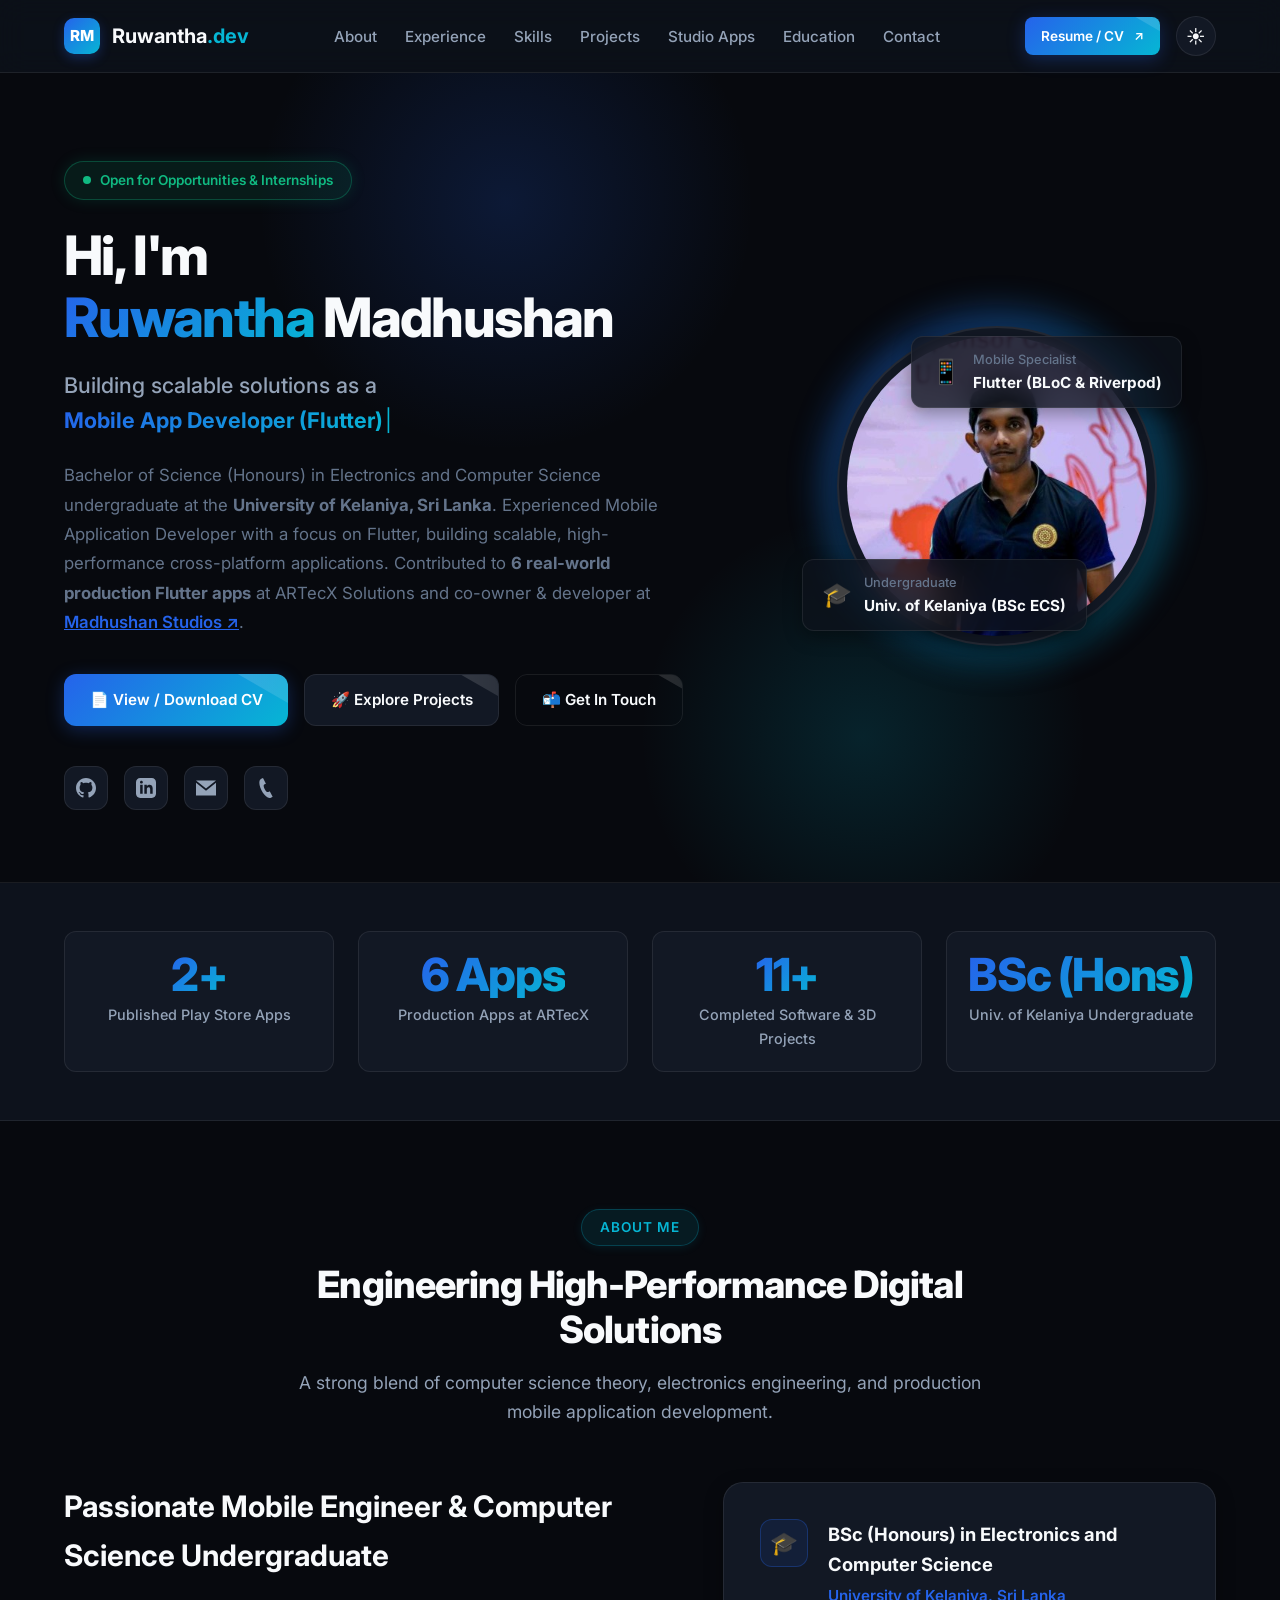
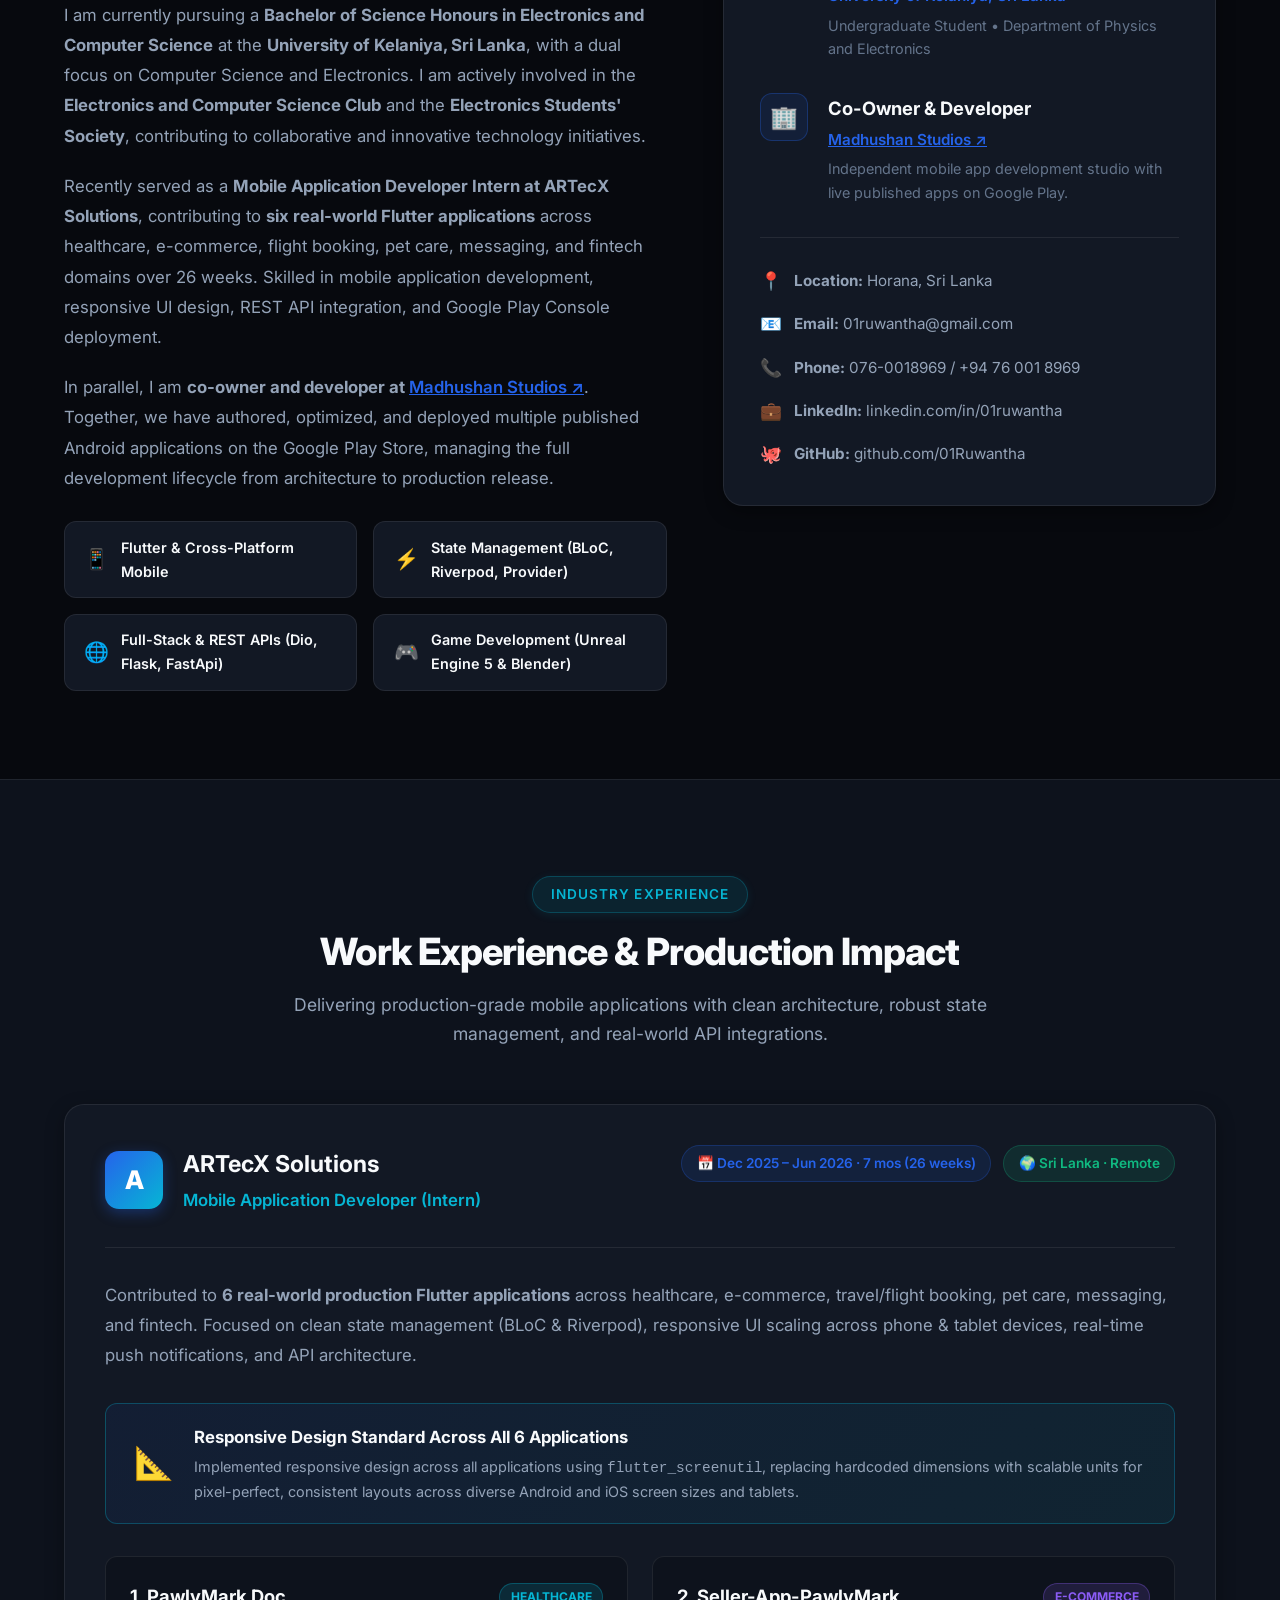
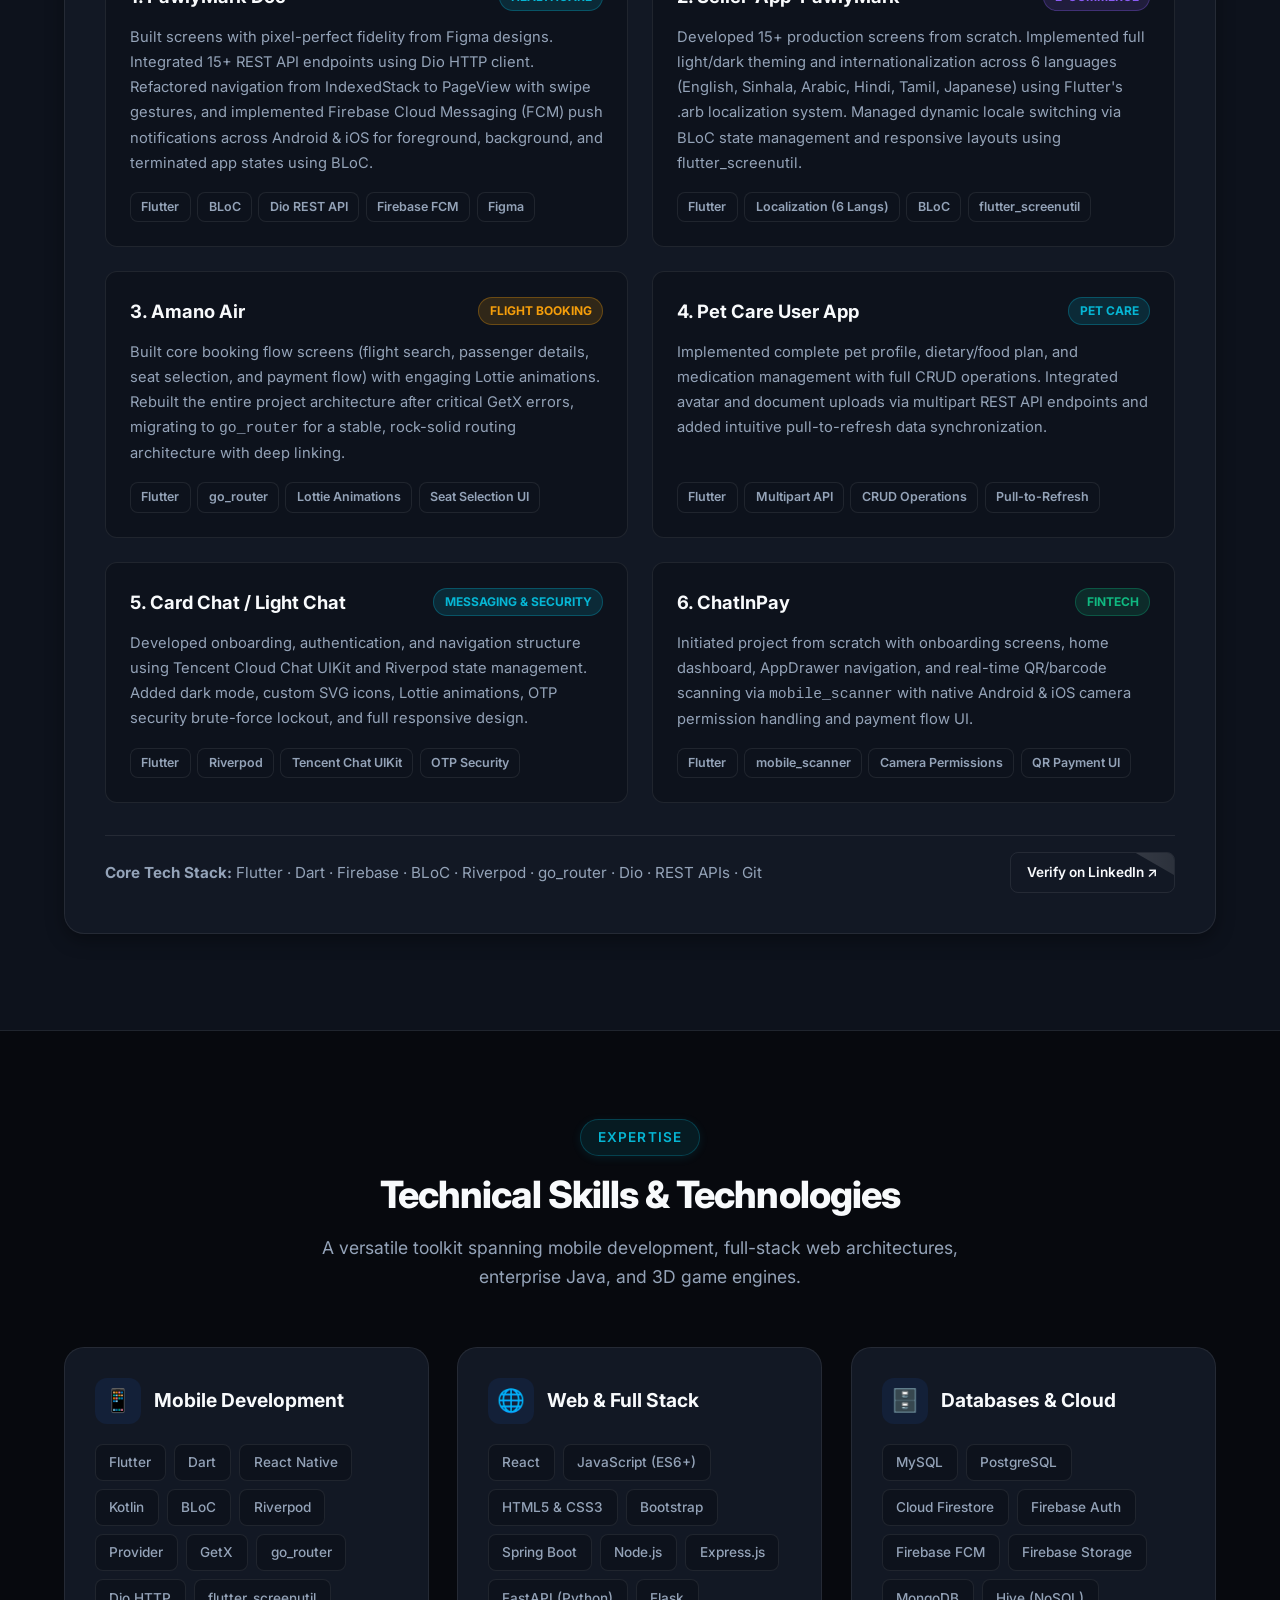
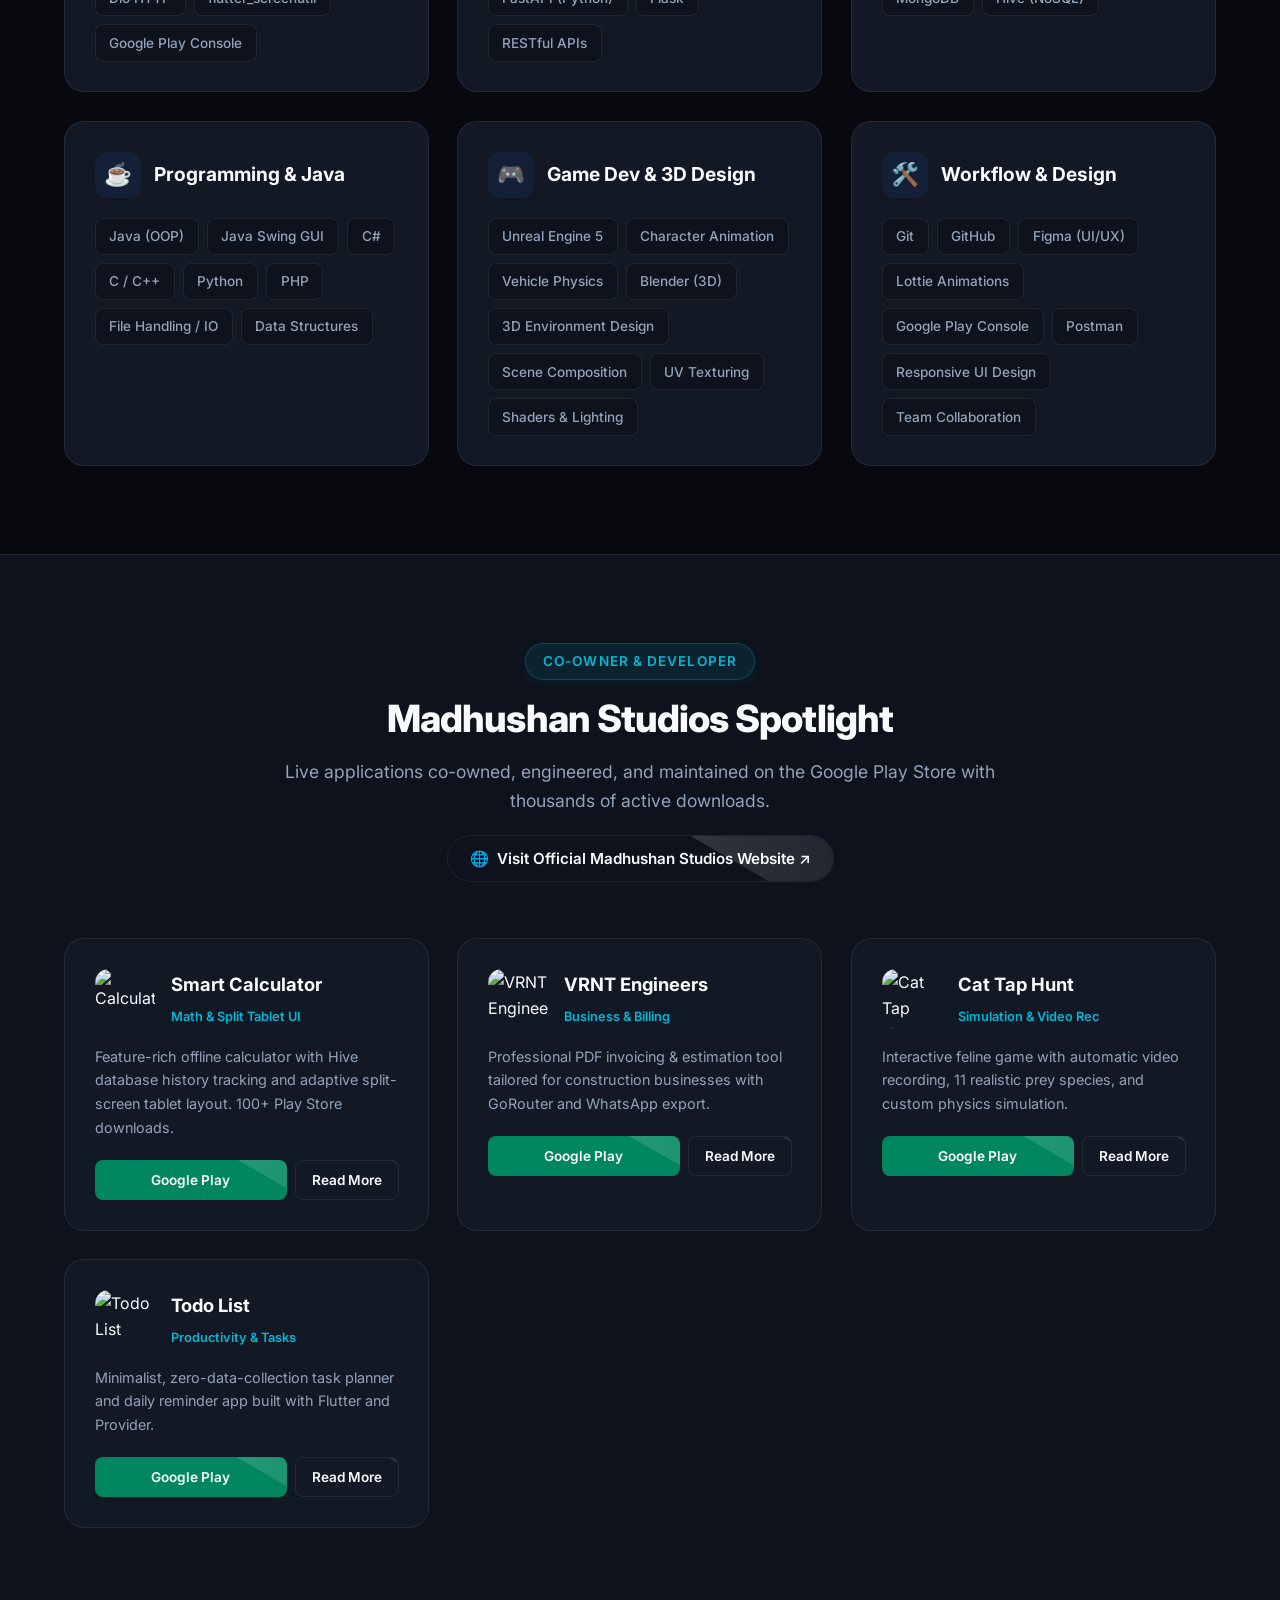
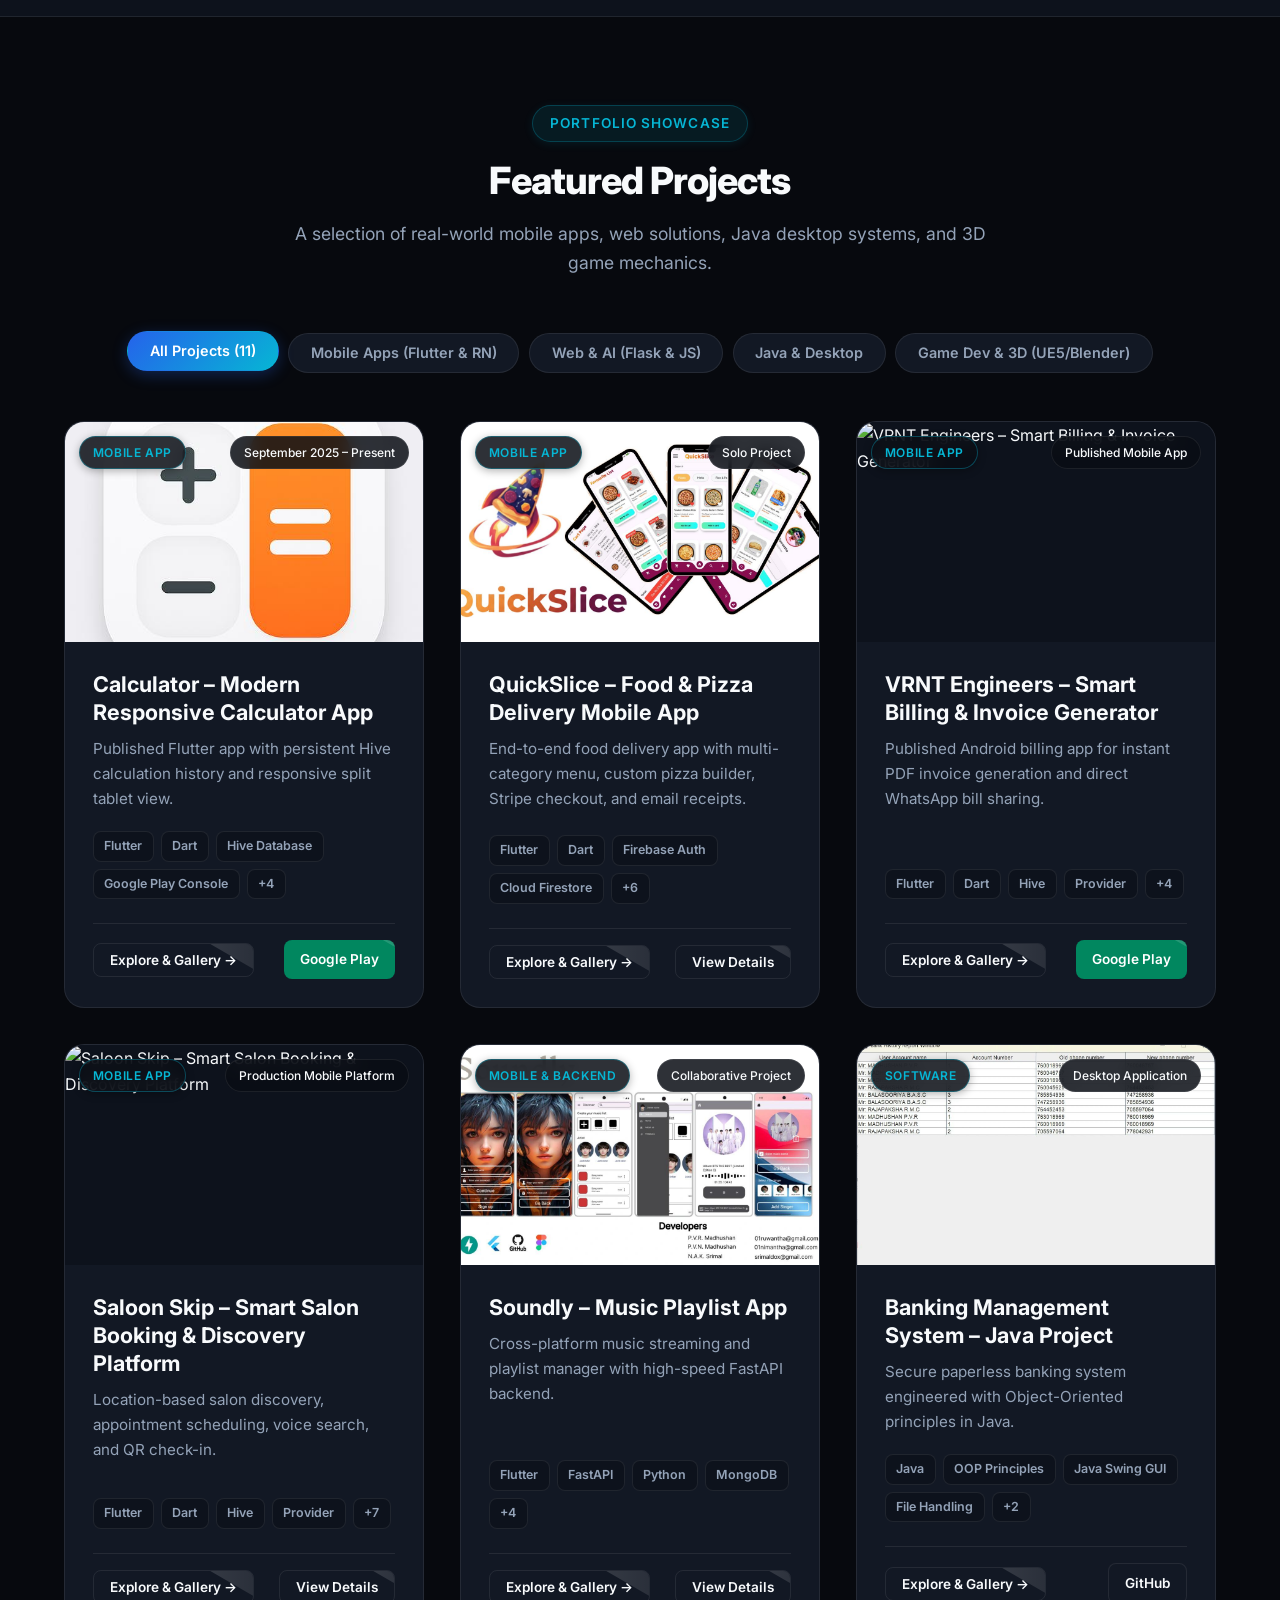
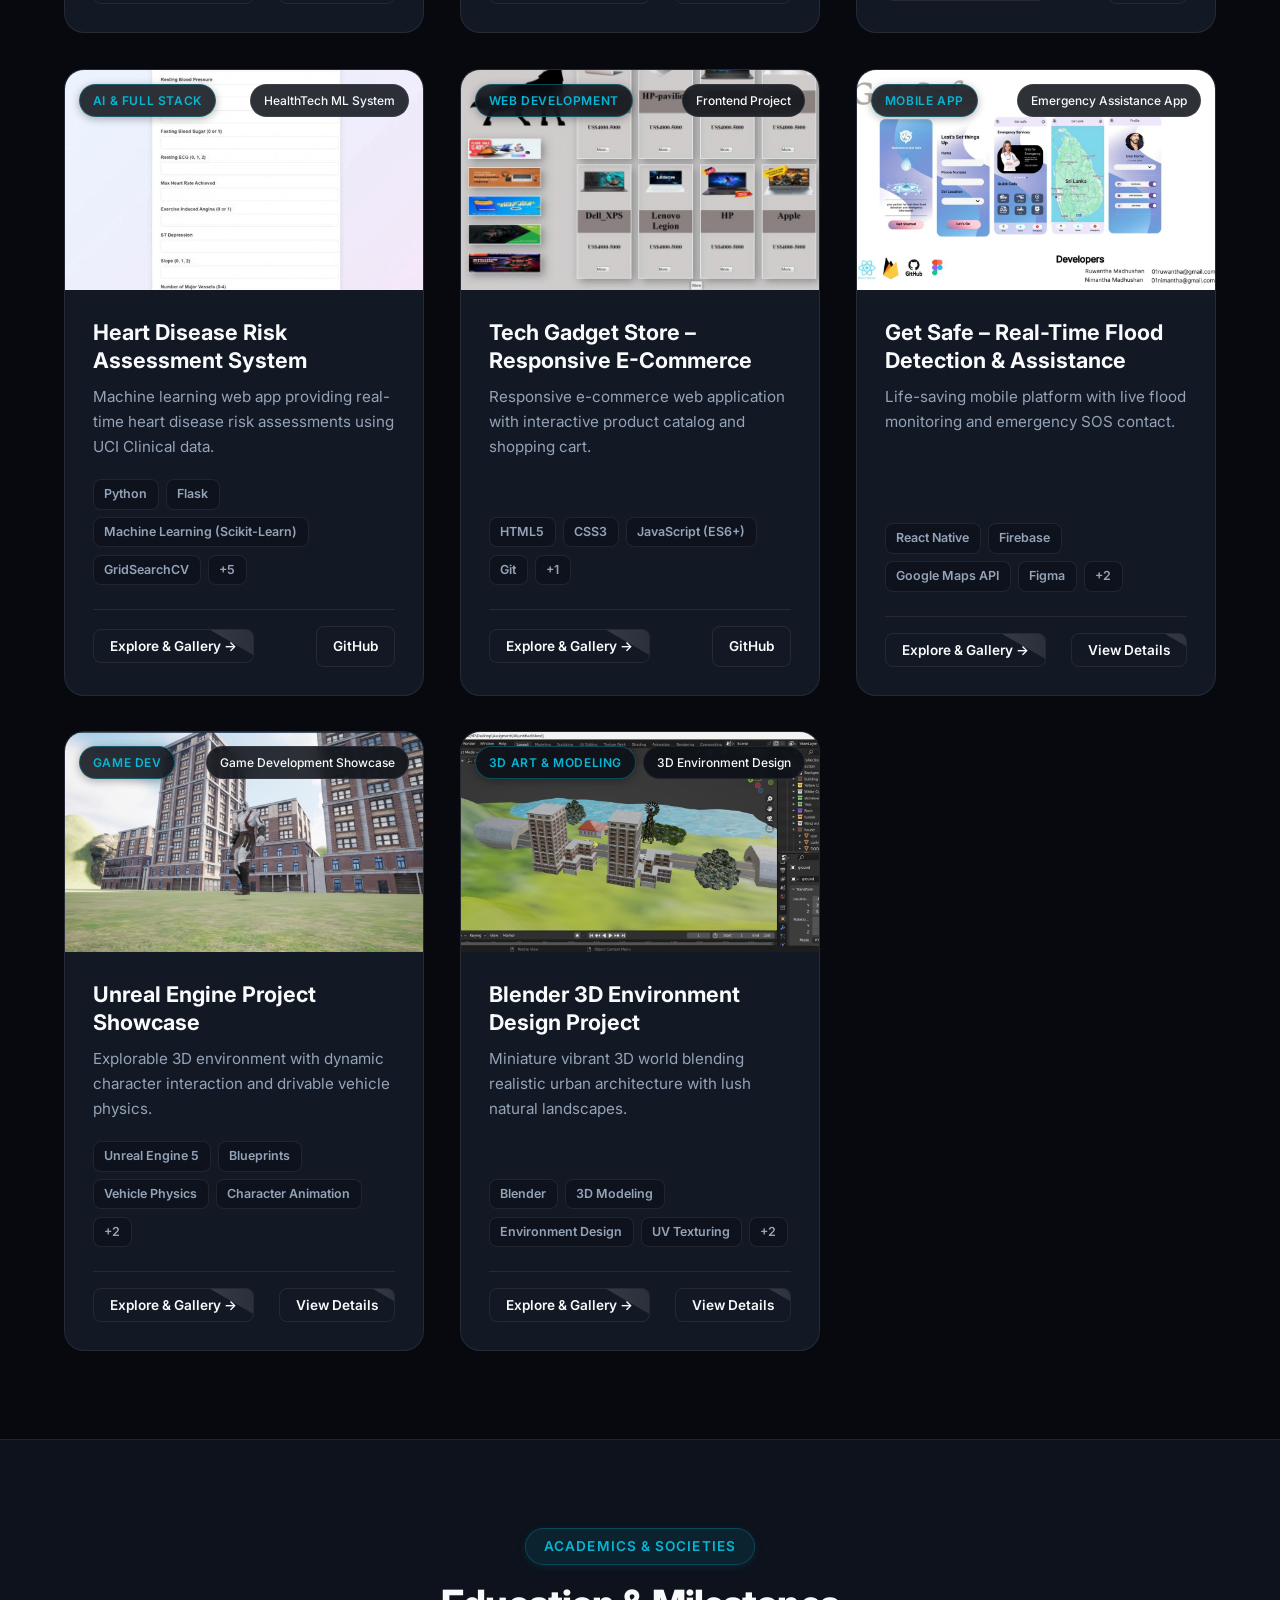
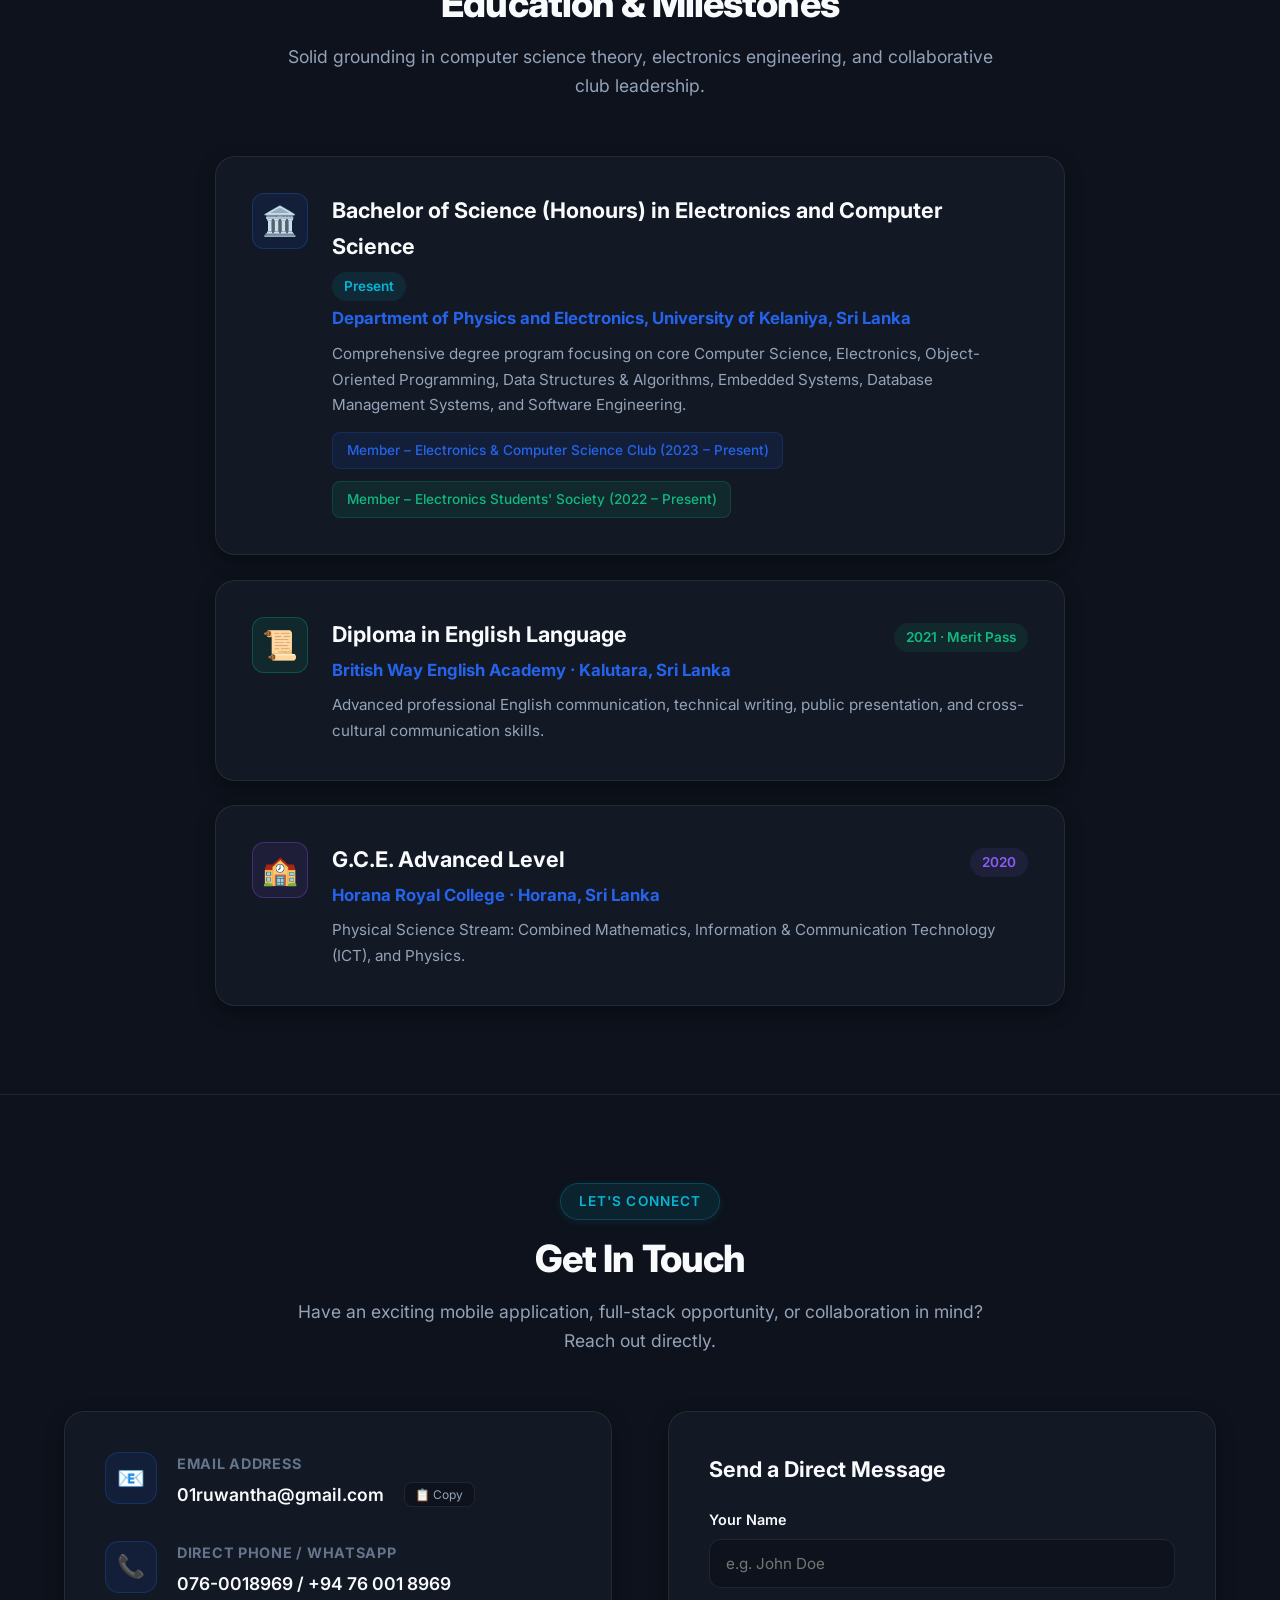
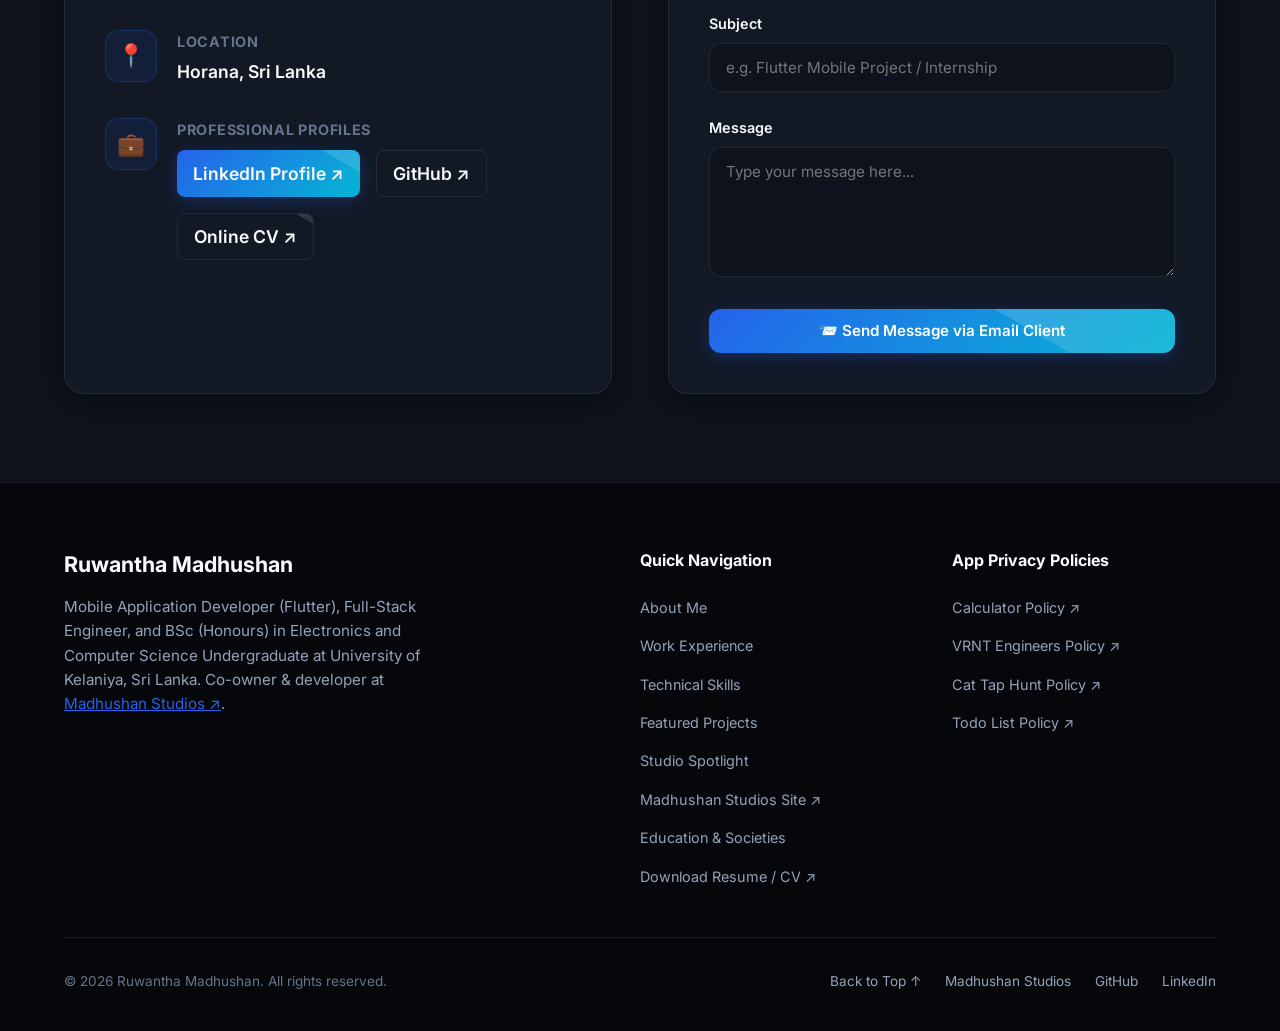
==== commit a24b0ee4: "update" ====
--- a/index.html
+++ b/index.html
@@ -1,5 +1,5 @@
 <!DOCTYPE html>
-<html lang="en" data-theme="dark">
+<html lang="en" data-theme="light">
 <head>
   <meta charset="UTF-8" />
   <meta name="viewport" content="width=device-width, initial-scale=1.0" />
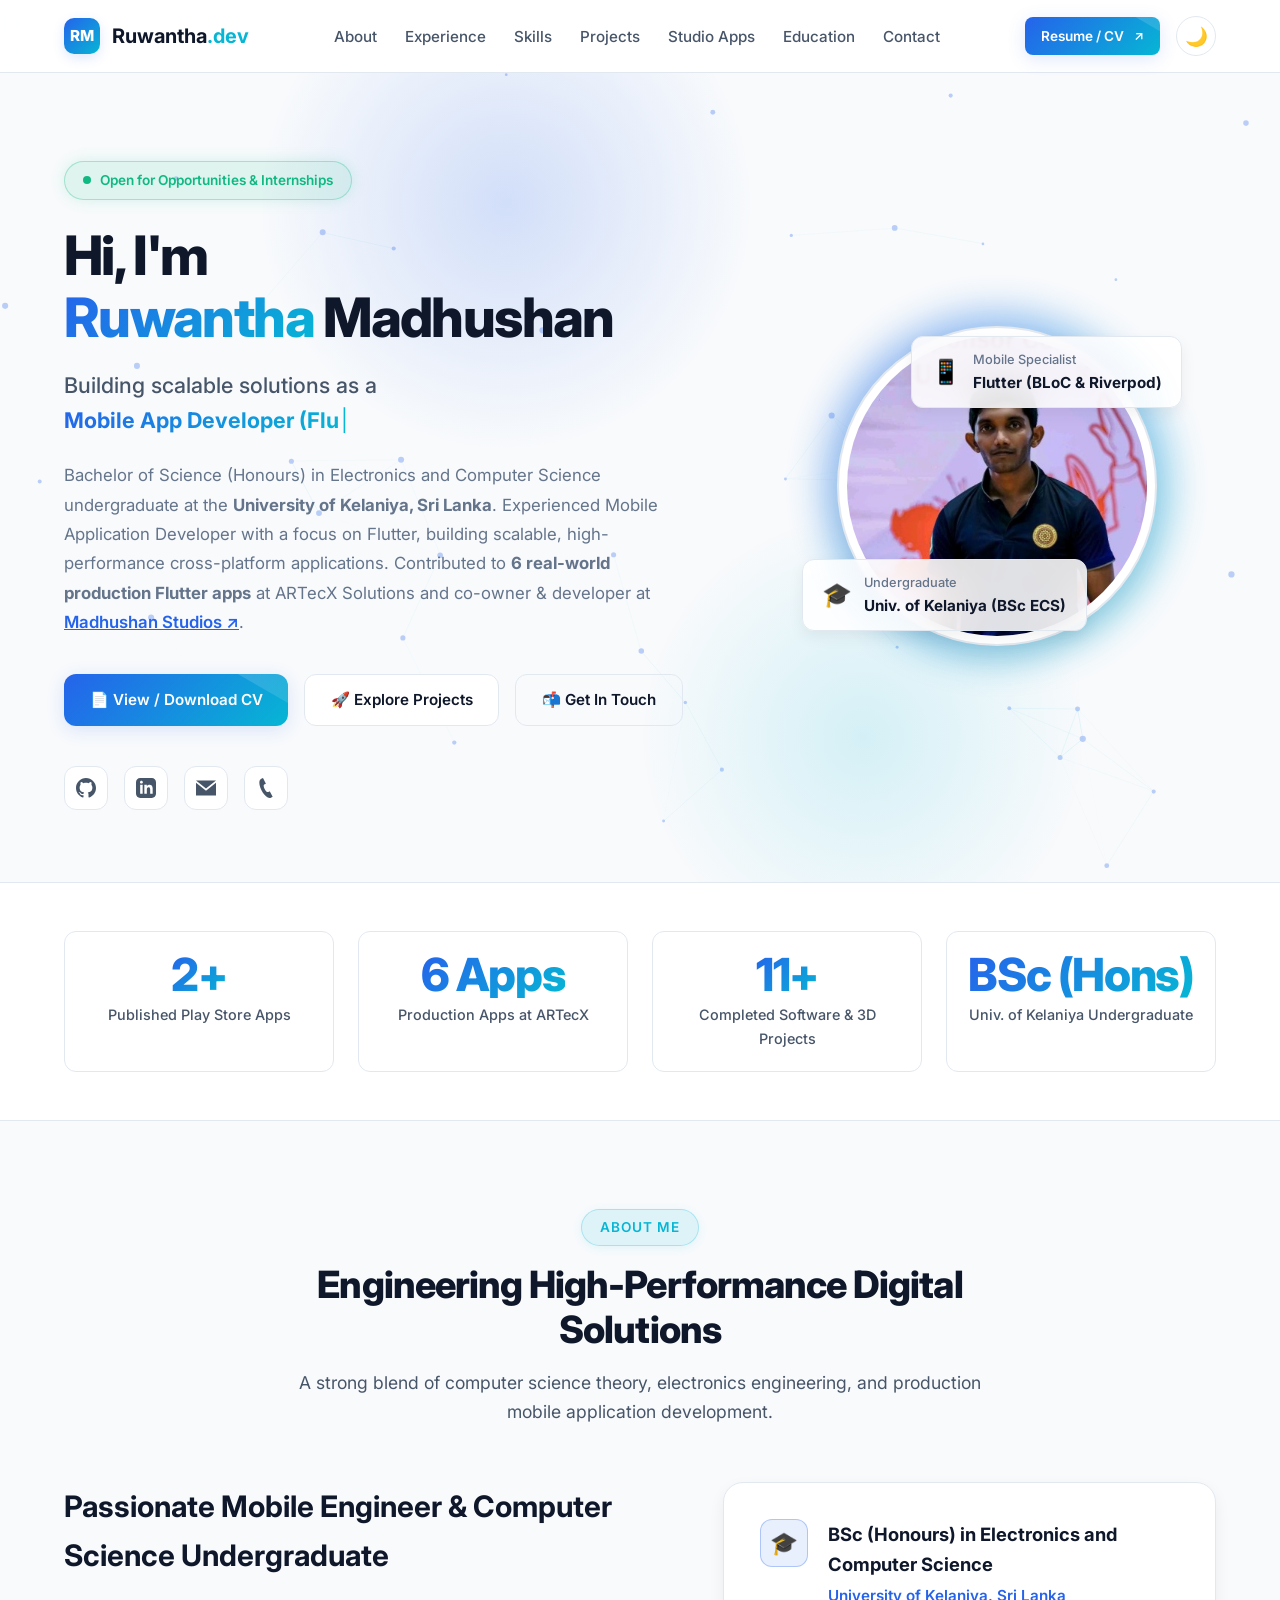
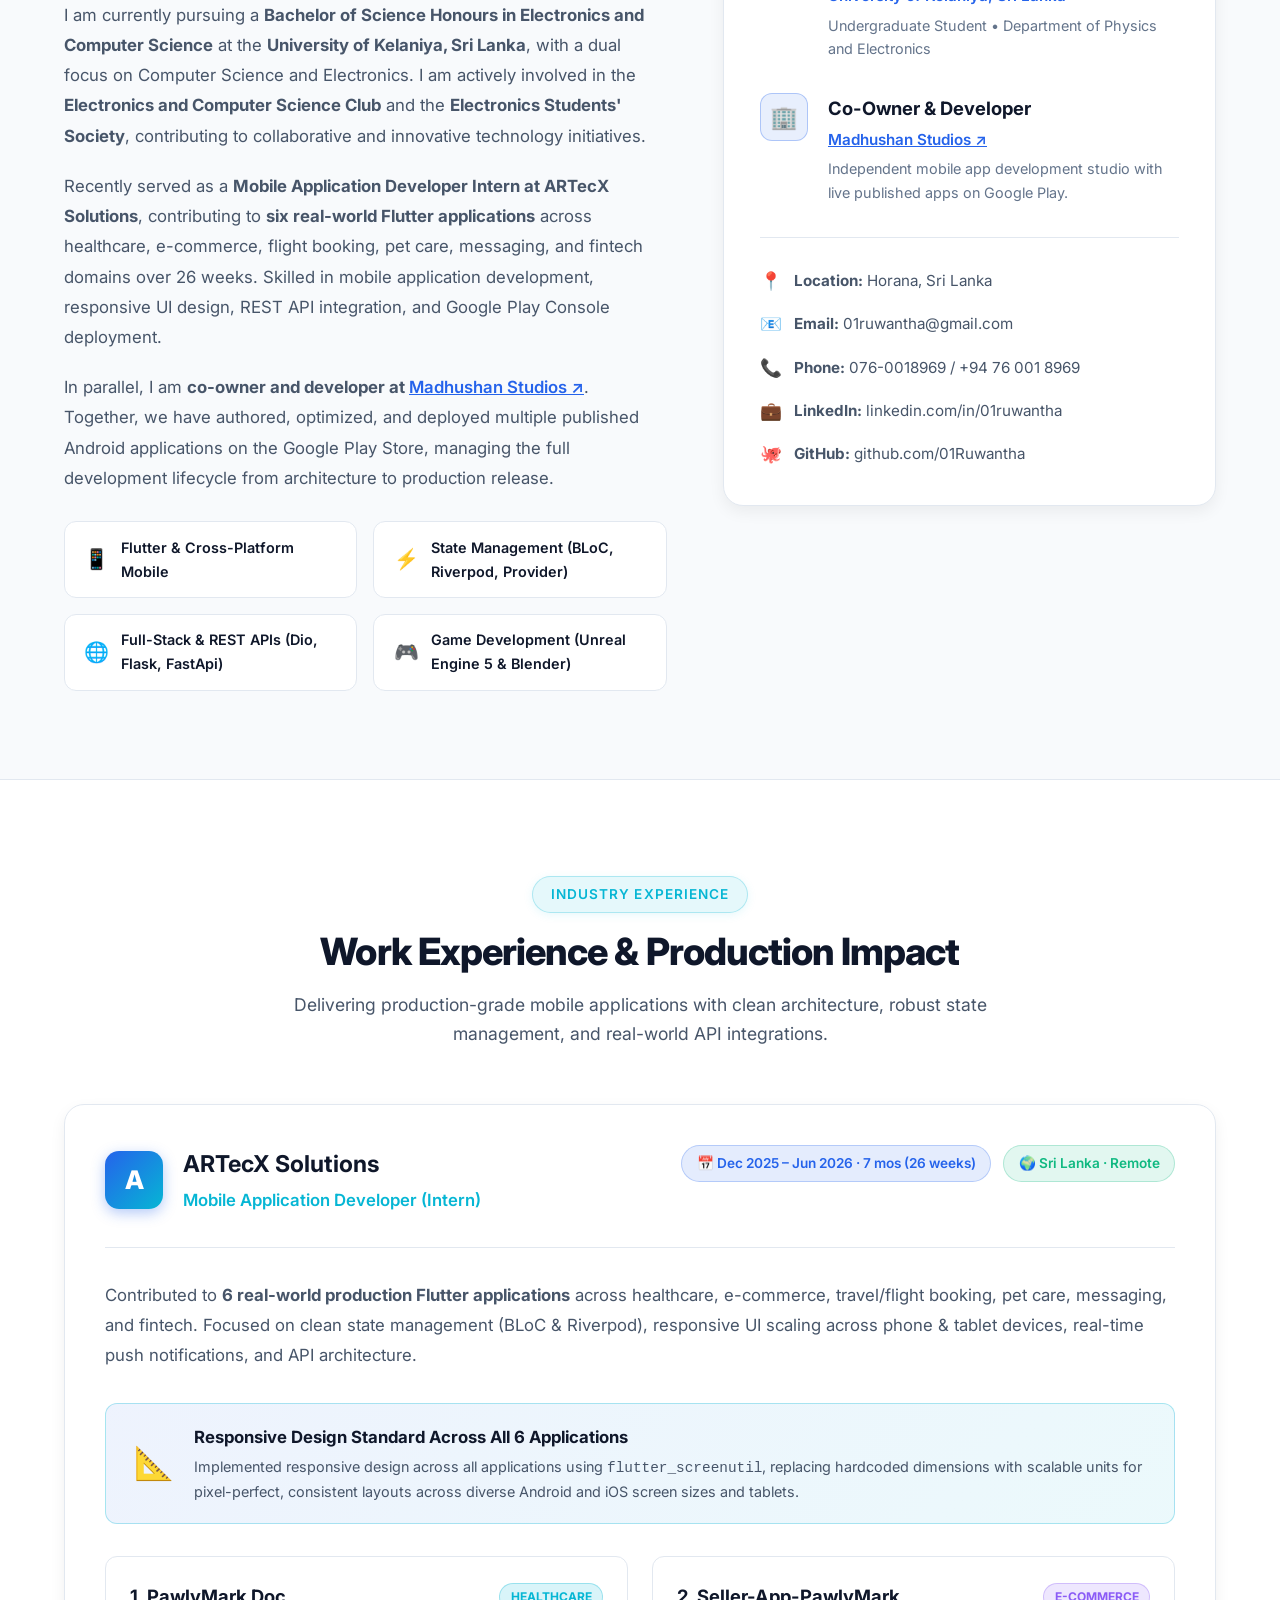
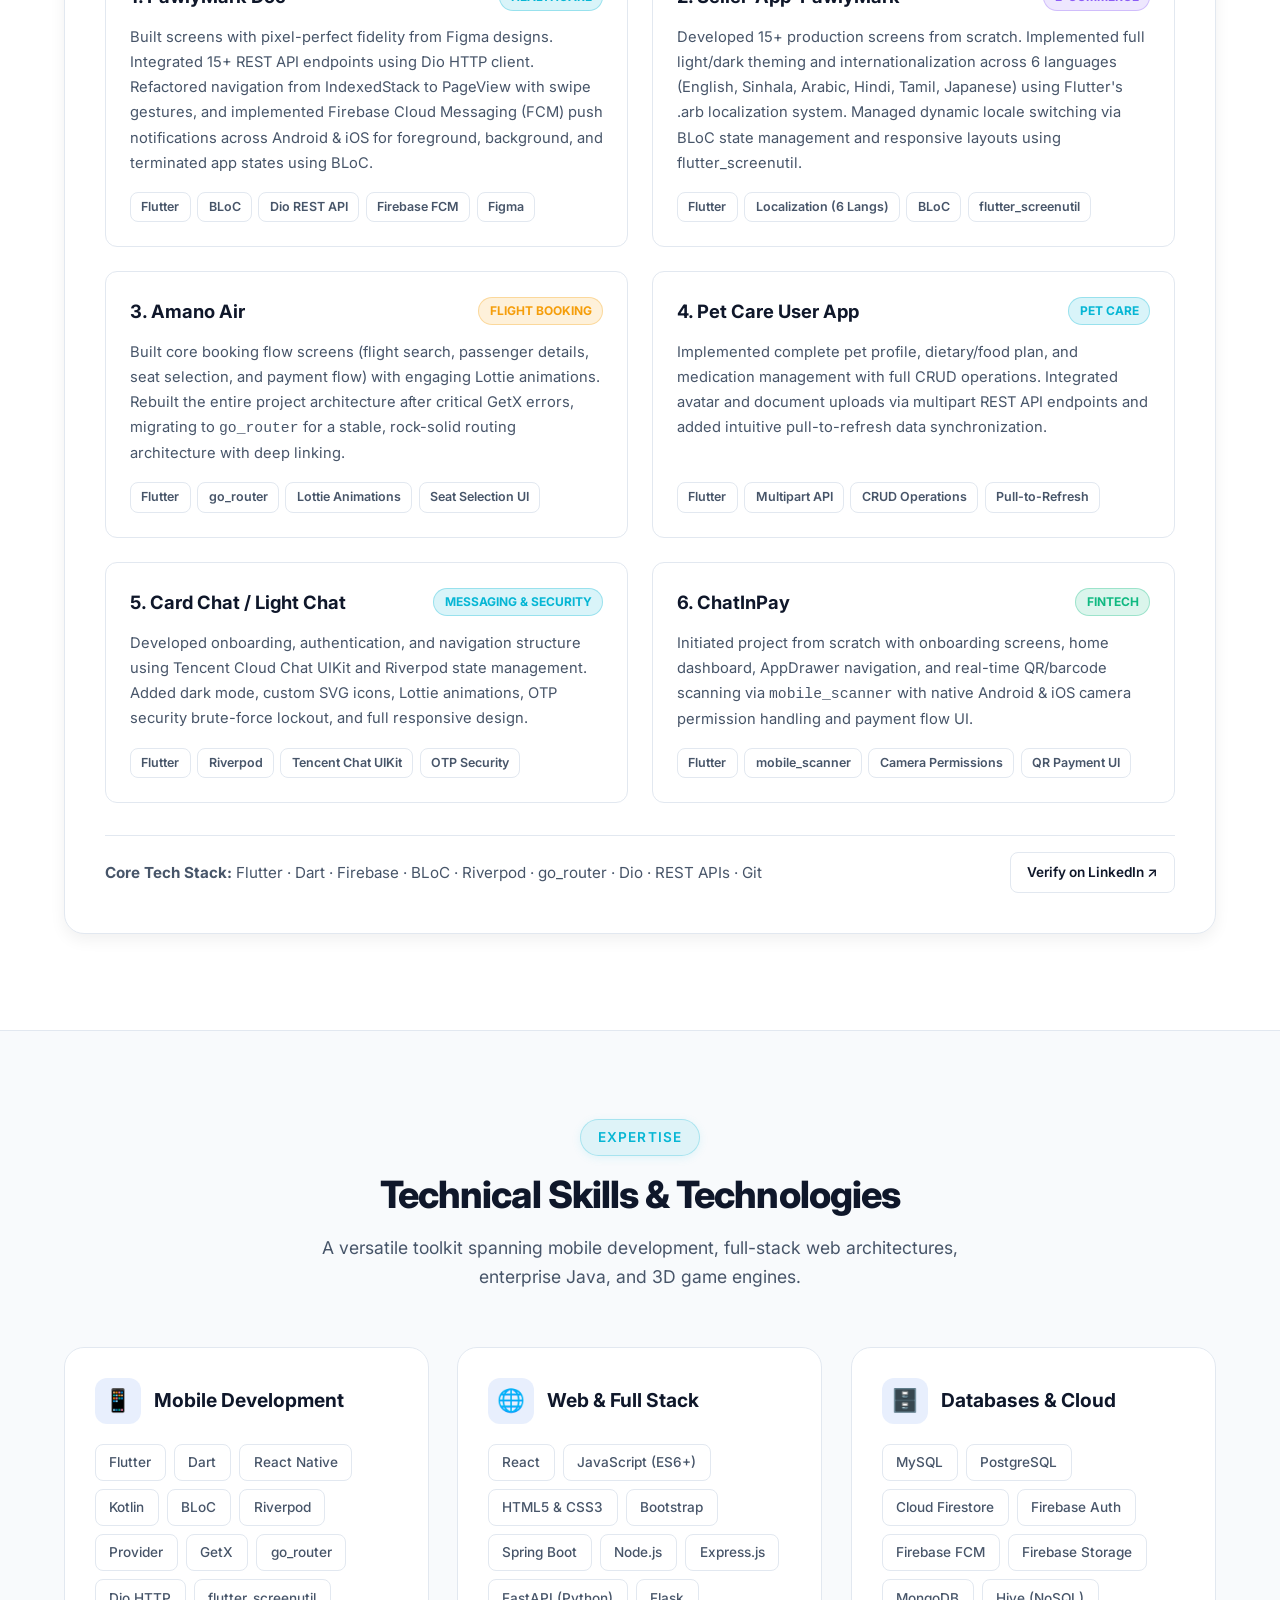
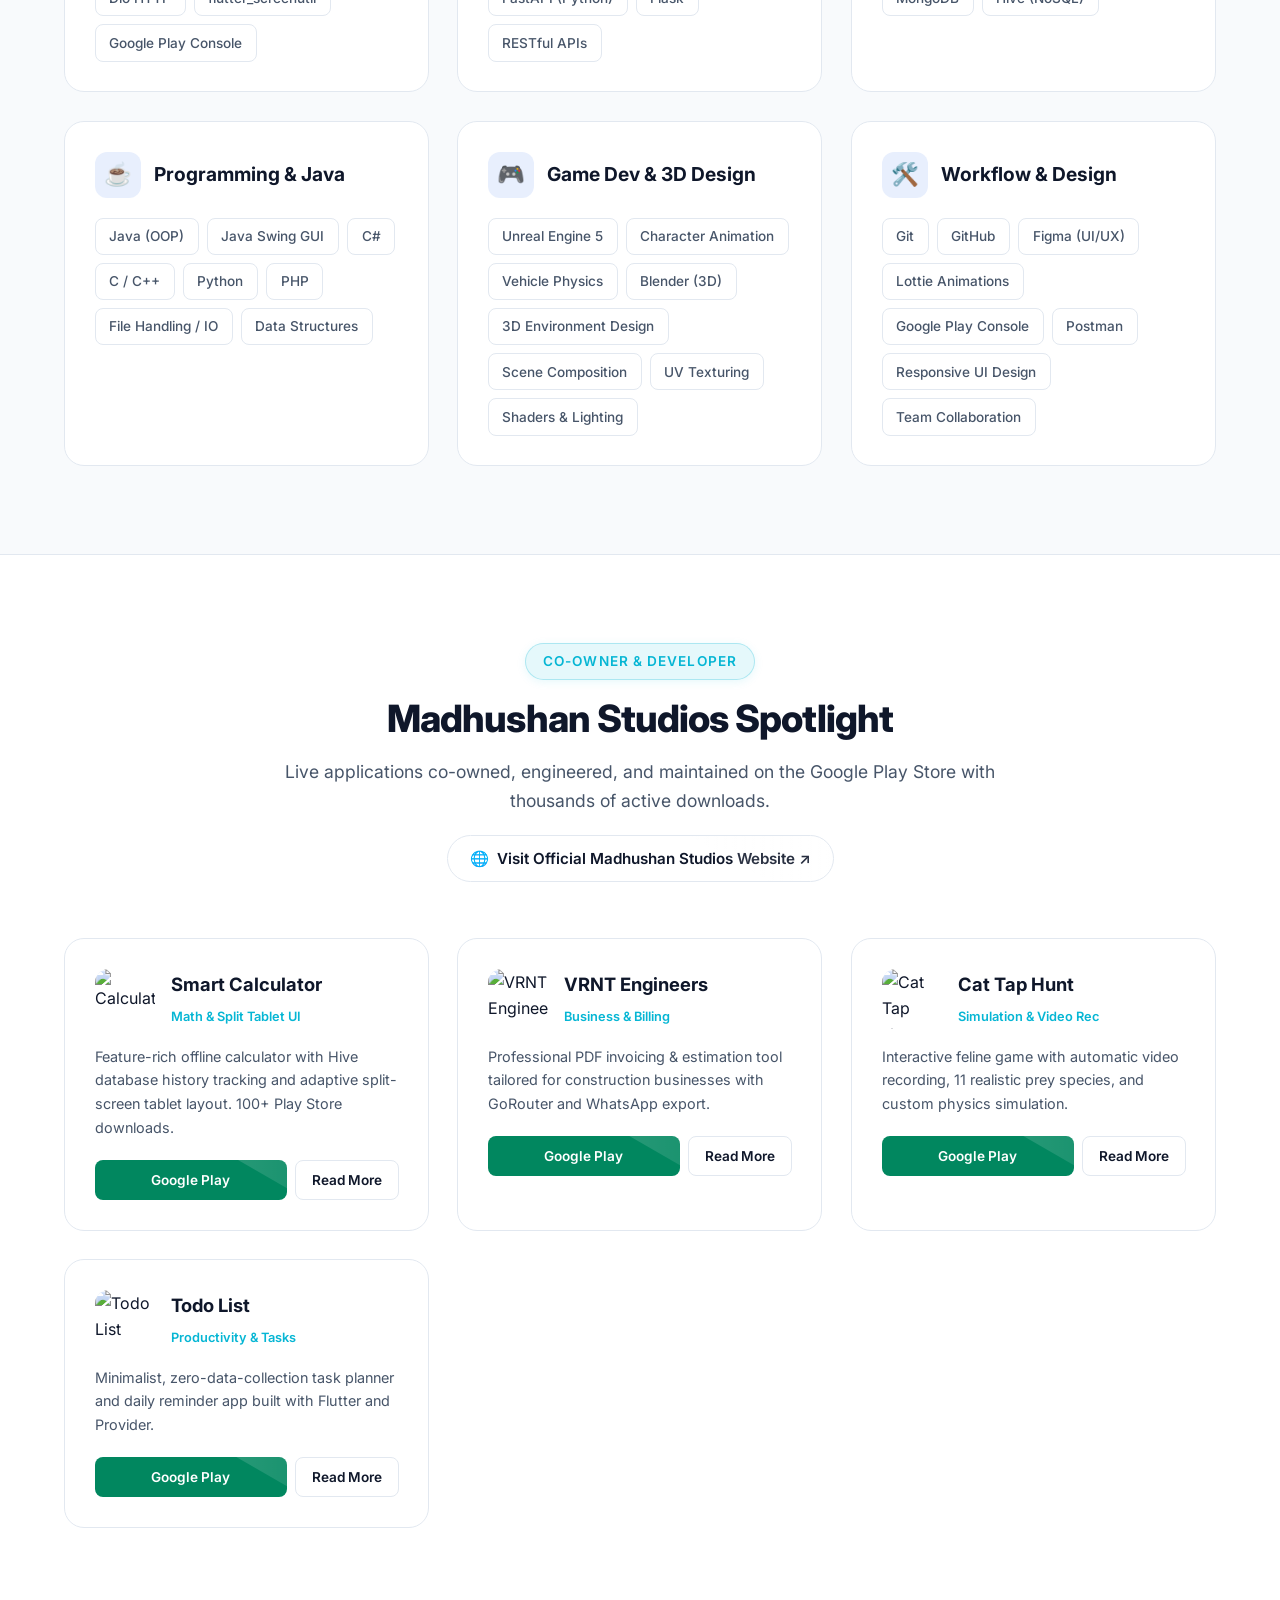
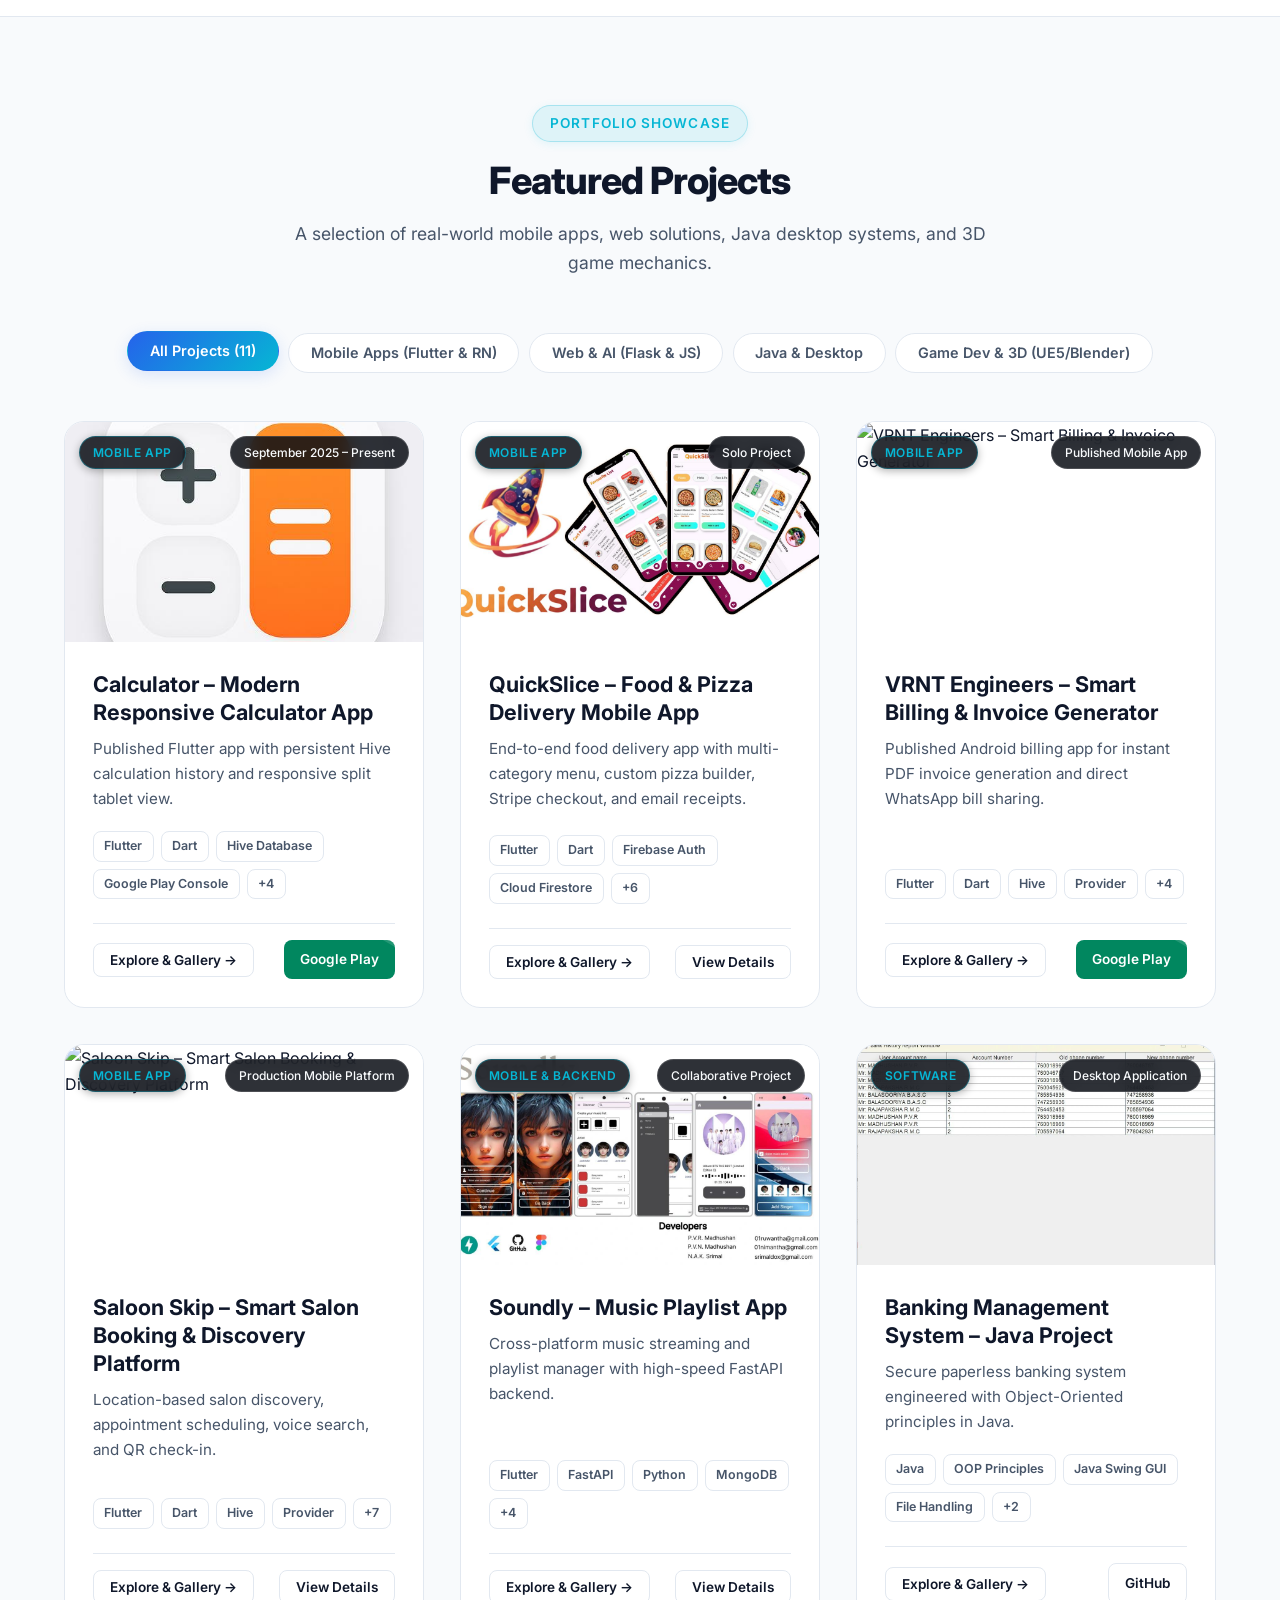
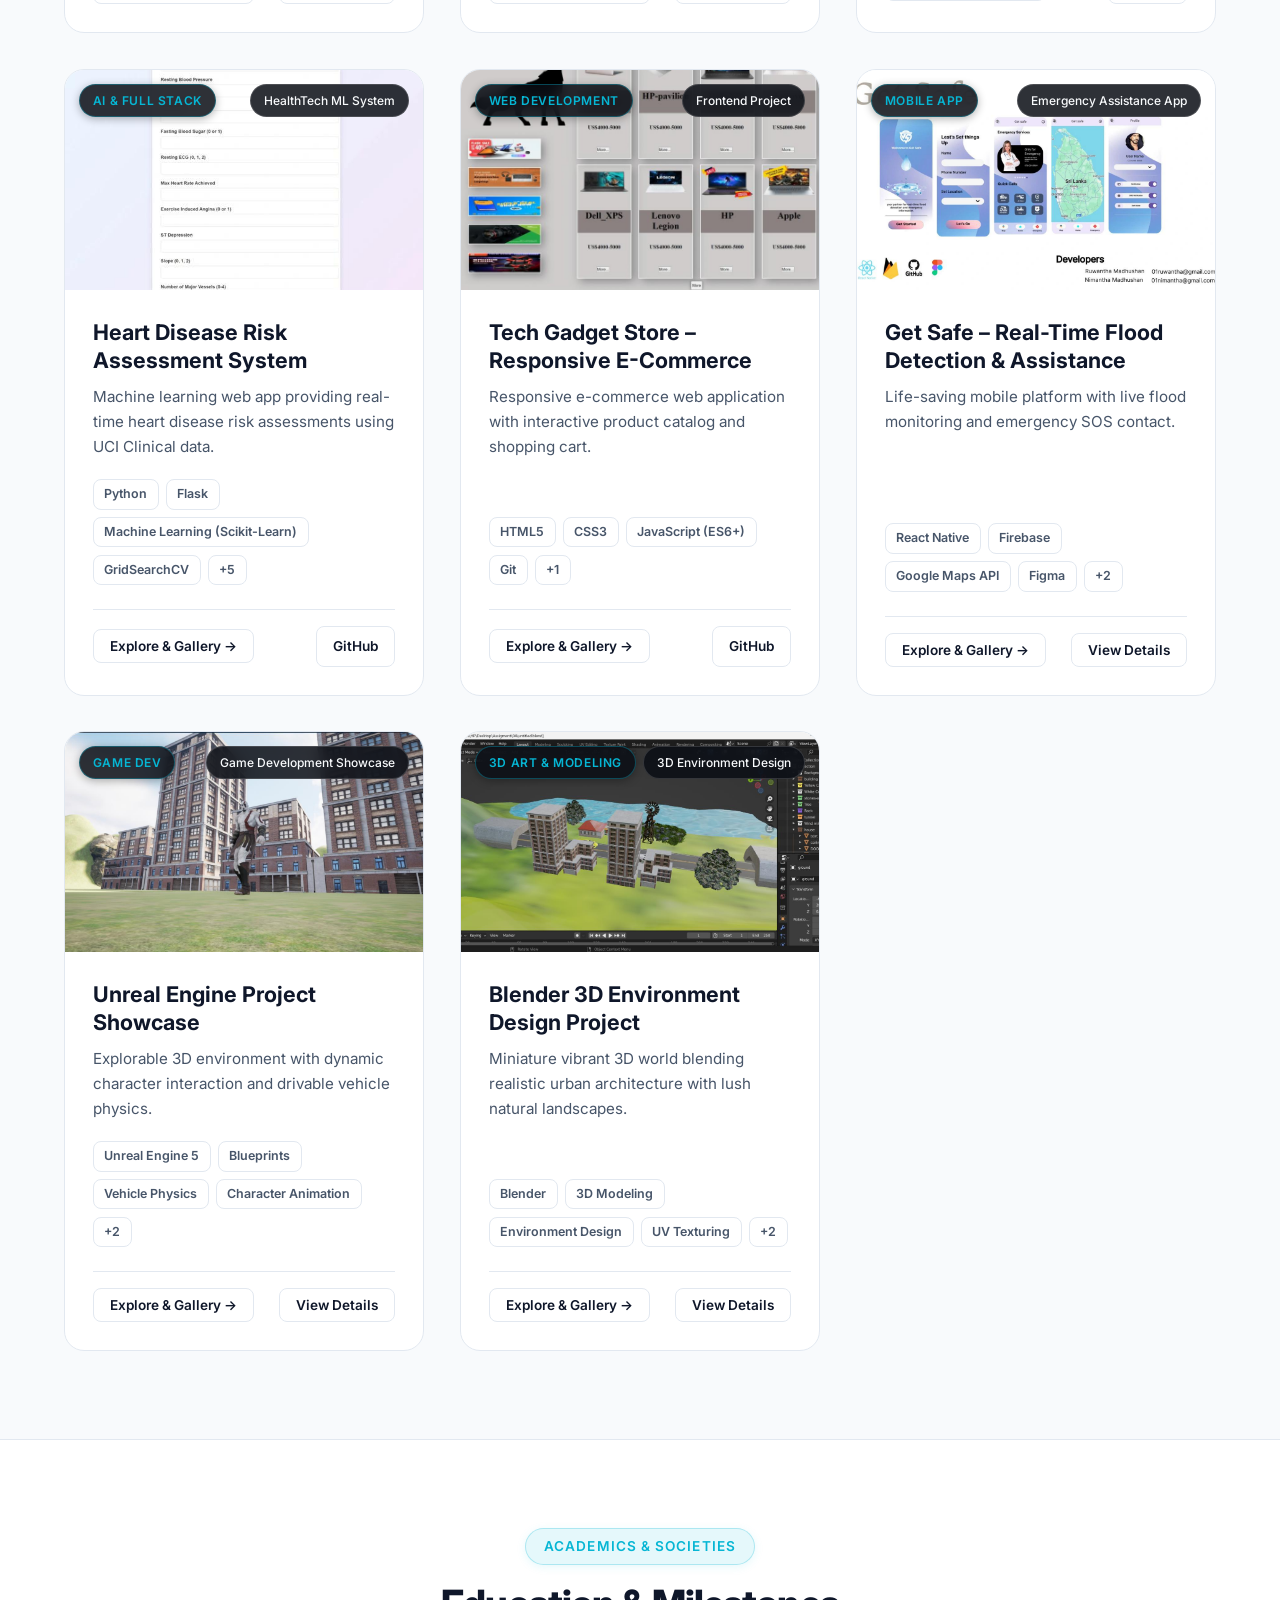
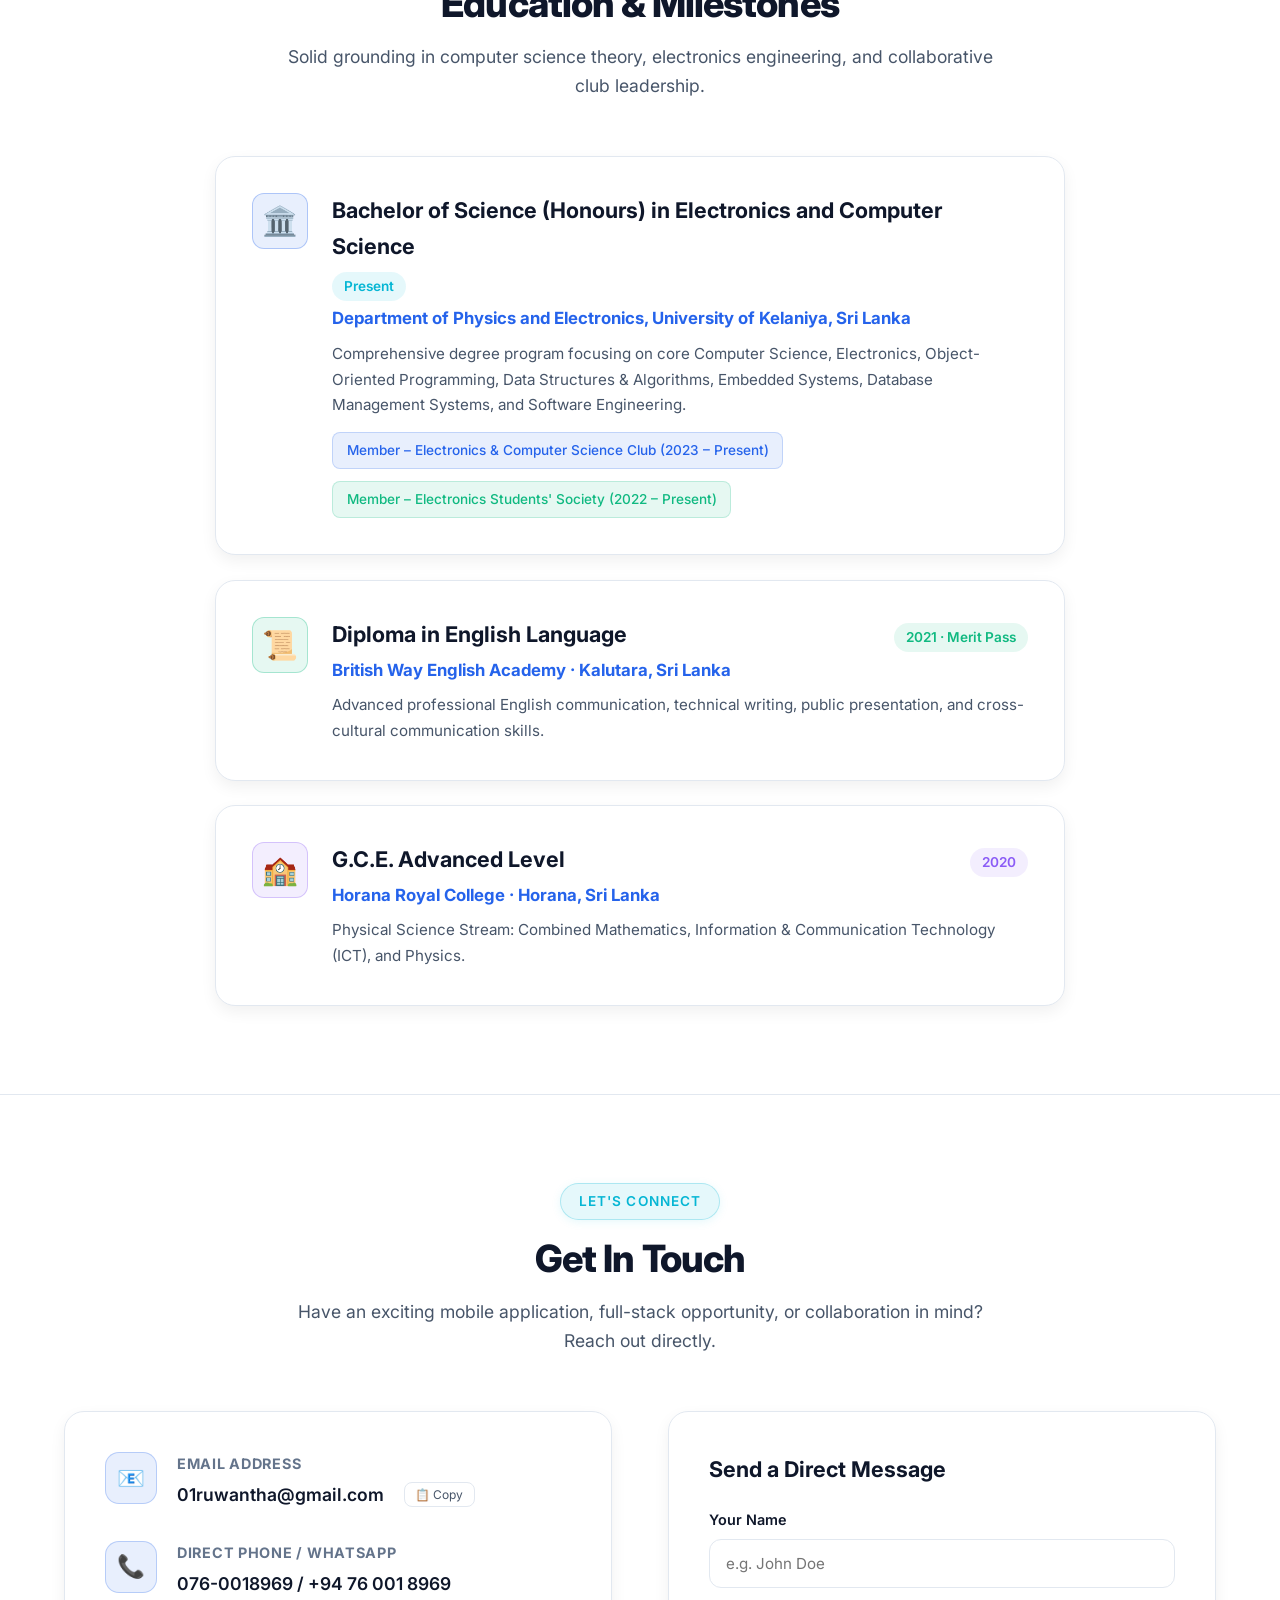
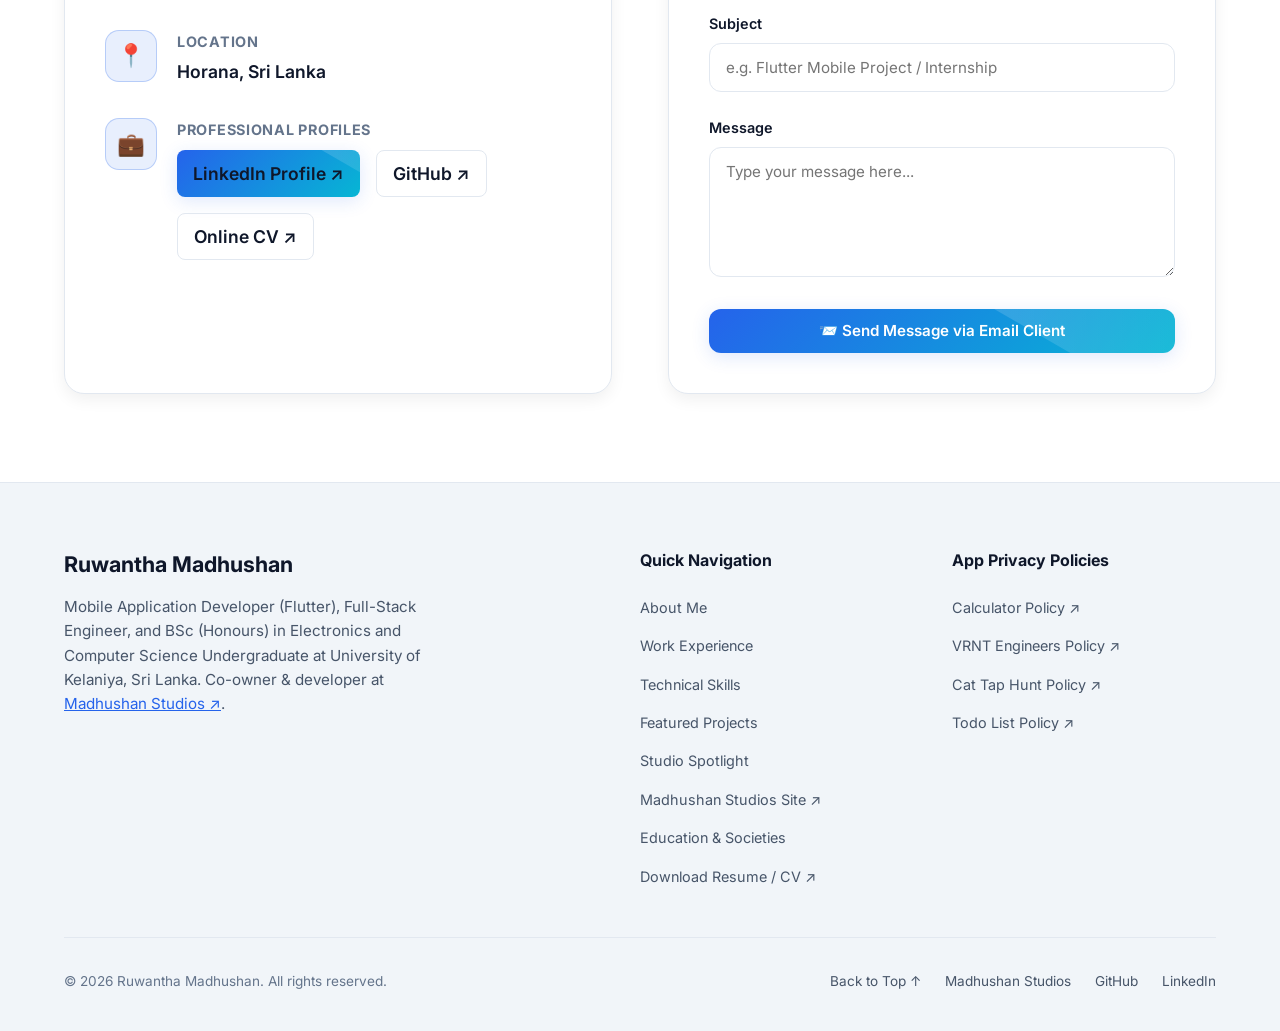
==== commit 32da65c8: "update" ====
--- a/index.html
+++ b/index.html
@@ -56,7 +56,7 @@
         </a>
 
         <!-- Theme Toggle -->
-        <button class="theme-toggle" id="themeToggle" aria-label="Toggle Color Theme">☀️</button>
+        <button class="theme-toggle" id="themeToggle" aria-label="Toggle Color Theme" title="Switch to Dark Mode">🌙</button>
 
         <!-- Mobile Menu Hamburger -->
         <button class="mobile-menu-btn" id="mobileMenuBtn" aria-label="Open Navigation Menu">☰</button>
--- a/assets/css/style.css
+++ b/assets/css/style.css
@@ -4,8 +4,53 @@
    =================================================================== */
 
 :root,
+[data-theme="light"] {
+  /* Color Palette - Light Mode Default */
+  --bg-primary: #f8fafc;
+  --bg-secondary: #ffffff;
+  --bg-card: #ffffff;
+  --bg-card-hover: #f1f5f9;
+  --bg-glass: rgba(255, 255, 255, 0.88);
+  --border-color: #e2e8f0;
+  --border-hover: rgba(37, 99, 235, 0.45);
+
+  --text-primary: #0f172a;
+  --text-secondary: #475569;
+  --text-muted: #64748b;
+
+  --footer-bg: #f1f5f9;
+  --footer-border: #e2e8f0;
+
+  --accent-primary: #2563eb;
+  --accent-primary-hover: #1d4ed8;
+  --accent-glow: rgba(37, 99, 235, 0.15);
+  --accent-cyan: #06b6d4;
+  --accent-emerald: #10b981;
+  --accent-amber: #f59e0b;
+  --accent-purple: #8b5cf6;
+
+  --gradient-brand: linear-gradient(135deg, #2563eb 0%, #06b6d4 100%);
+  --gradient-accent: linear-gradient(135deg, #8b5cf6 0%, #ec4899 100%);
+  --gradient-shine: linear-gradient(120deg, rgba(255,255,255,0) 0%, rgba(255,255,255,0.06) 50%, rgba(255,255,255,0) 100%);
+  --gradient-card: linear-gradient(180deg, rgba(255, 255, 255, 0.03) 0%, rgba(255, 255, 255, 0) 100%);
+
+  --shadow-sm: 0 2px 6px rgba(0, 0, 0, 0.04);
+  --shadow-md: 0 6px 16px rgba(0, 0, 0, 0.06);
+  --shadow-lg: 0 14px 30px -5px rgba(0, 0, 0, 0.08);
+  --shadow-glow: 0 0 25px rgba(37, 99, 235, 0.18);
+
+  --radius-sm: 8px;
+  --radius-md: 12px;
+  --radius-lg: 20px;
+  --radius-full: 9999px;
+
+  --font-sans: 'Inter', -apple-system, BlinkMacSystemFont, 'Segoe UI', Roboto, sans-serif;
+  --transition: all 0.3s cubic-bezier(0.16, 1, 0.3, 1);
+  --transition-fast: all 0.15s ease;
+}
+
+/* Dark Mode Overrides */
 [data-theme="dark"] {
-  /* Color Palette - Dark Mode Default (Tech Modern Obsidian) */
   --bg-primary: #07090e;
   --bg-secondary: #0d121c;
   --bg-card: #121824;
@@ -21,56 +66,11 @@
   --footer-bg: #05070a;
   --footer-border: rgba(255, 255, 255, 0.08);
 
-  --accent-primary: #2563eb;
-  --accent-primary-hover: #1d4ed8;
   --accent-glow: rgba(37, 99, 235, 0.3);
-  --accent-cyan: #06b6d4;
-  --accent-emerald: #10b981;
-  --accent-amber: #f59e0b;
-  --accent-purple: #8b5cf6;
-
-  --gradient-brand: linear-gradient(135deg, #2563eb 0%, #06b6d4 100%);
-  --gradient-accent: linear-gradient(135deg, #8b5cf6 0%, #ec4899 100%);
-  --gradient-shine: linear-gradient(120deg, rgba(255,255,255,0) 0%, rgba(255,255,255,0.06) 50%, rgba(255,255,255,0) 100%);
-  --gradient-card: linear-gradient(180deg, rgba(255, 255, 255, 0.03) 0%, rgba(255, 255, 255, 0) 100%);
-
   --shadow-sm: 0 2px 6px rgba(0, 0, 0, 0.25);
   --shadow-md: 0 6px 18px rgba(0, 0, 0, 0.35);
   --shadow-lg: 0 14px 35px -5px rgba(0, 0, 0, 0.5), 0 8px 12px -6px rgba(0, 0, 0, 0.4);
   --shadow-glow: 0 0 30px rgba(37, 99, 235, 0.35);
-
-  --radius-sm: 8px;
-  --radius-md: 12px;
-  --radius-lg: 20px;
-  --radius-full: 9999px;
-
-  --font-sans: 'Inter', -apple-system, BlinkMacSystemFont, 'Segoe UI', Roboto, sans-serif;
-  --transition: all 0.3s cubic-bezier(0.16, 1, 0.3, 1);
-  --transition-fast: all 0.15s ease;
-}
-
-/* Light Mode Overrides */
-[data-theme="light"] {
-  --bg-primary: #f8fafc;
-  --bg-secondary: #ffffff;
-  --bg-card: #ffffff;
-  --bg-card-hover: #f1f5f9;
-  --bg-glass: rgba(255, 255, 255, 0.88);
-  --border-color: #e2e8f0;
-  --border-hover: rgba(37, 99, 235, 0.45);
-
-  --text-primary: #0f172a;
-  --text-secondary: #475569;
-  --text-muted: #64748b;
-
-  --footer-bg: #f1f5f9;
-  --footer-border: #e2e8f0;
-
-  --accent-glow: rgba(37, 99, 235, 0.15);
-  --shadow-sm: 0 2px 6px rgba(0, 0, 0, 0.04);
-  --shadow-md: 0 6px 16px rgba(0, 0, 0, 0.06);
-  --shadow-lg: 0 14px 30px -5px rgba(0, 0, 0, 0.08);
-  --shadow-glow: 0 0 25px rgba(37, 99, 235, 0.18);
 }
 
 /* Base Reset & Smooth Scroll */
@@ -1165,8 +1165,8 @@
   right: 14px;
   background: rgba(10, 13, 20, 0.85);
   backdrop-filter: blur(8px);
-  color: var(--text-primary);
-  border: 1px solid var(--border-color);
+  color: #f8fafc;
+  border: 1px solid rgba(255, 255, 255, 0.15);
   font-size: 0.75rem;
   font-weight: 500;
   padding: 0.35rem 0.8rem;
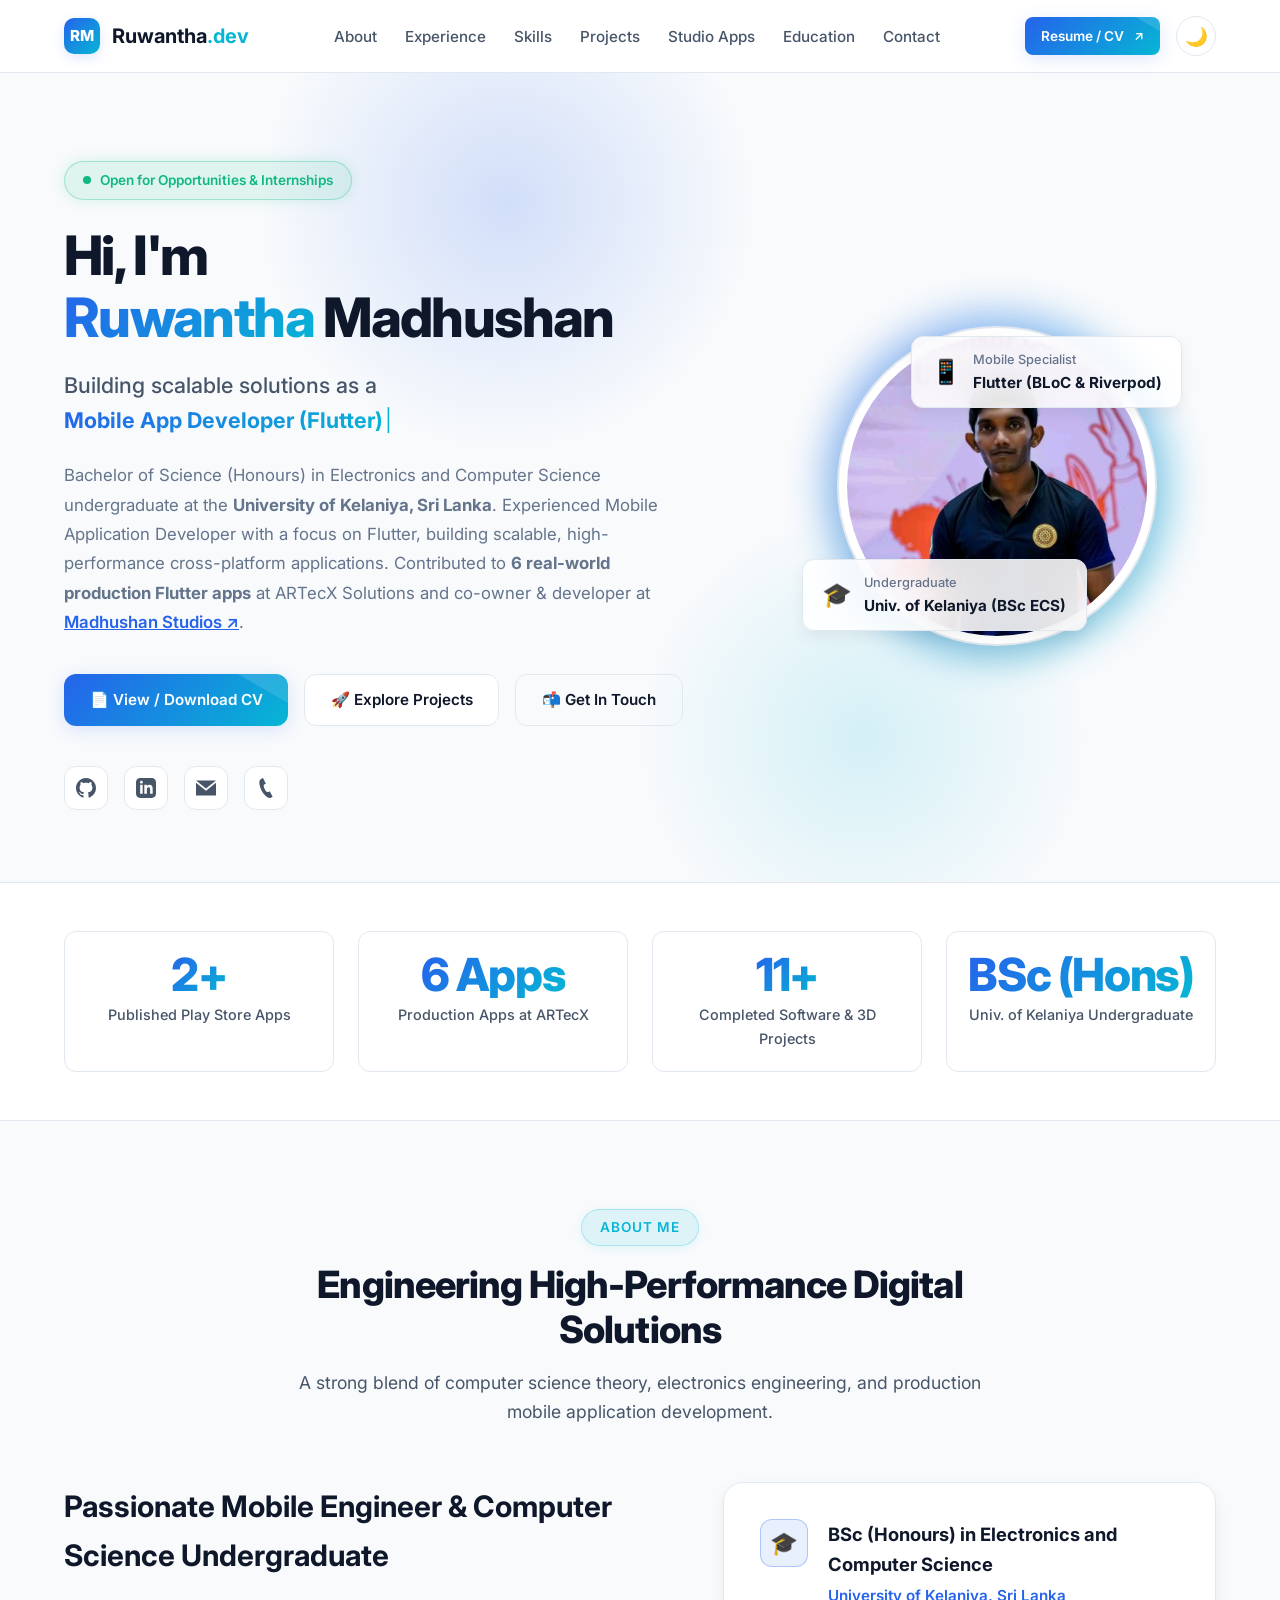
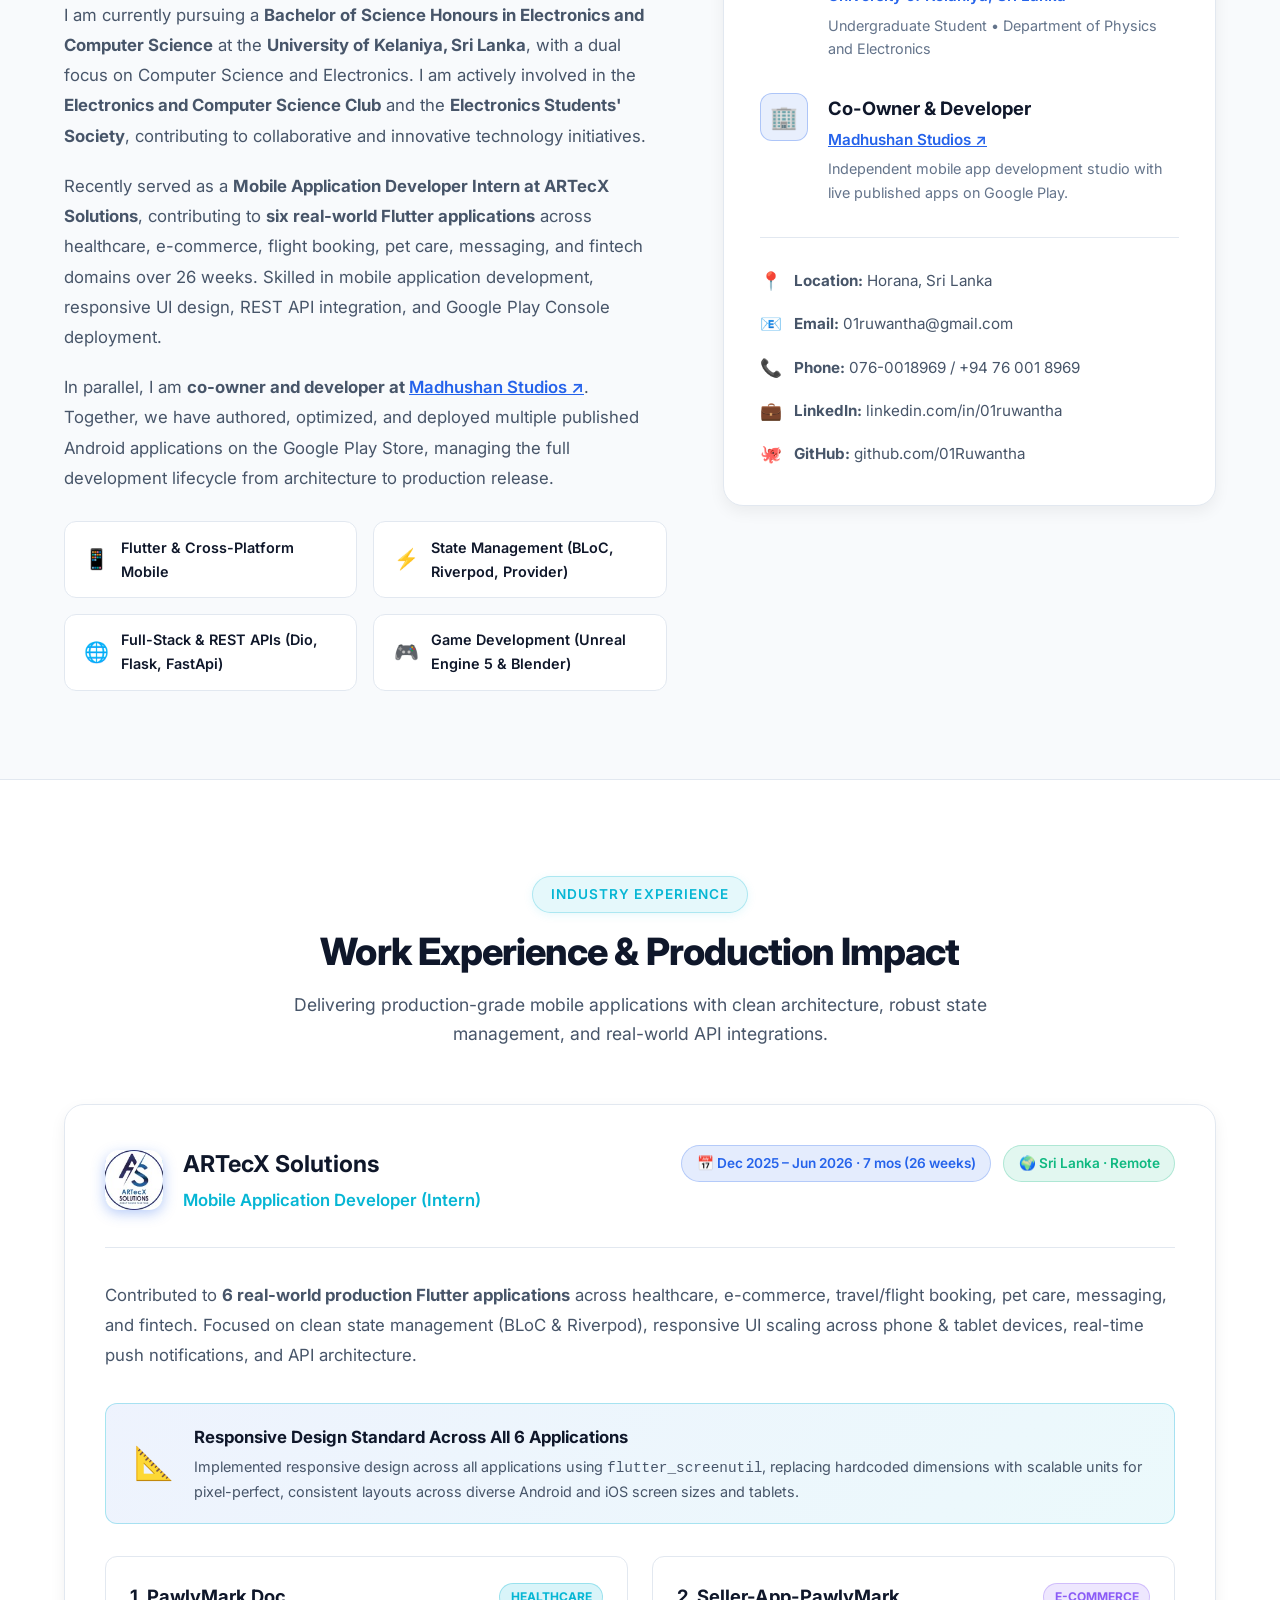
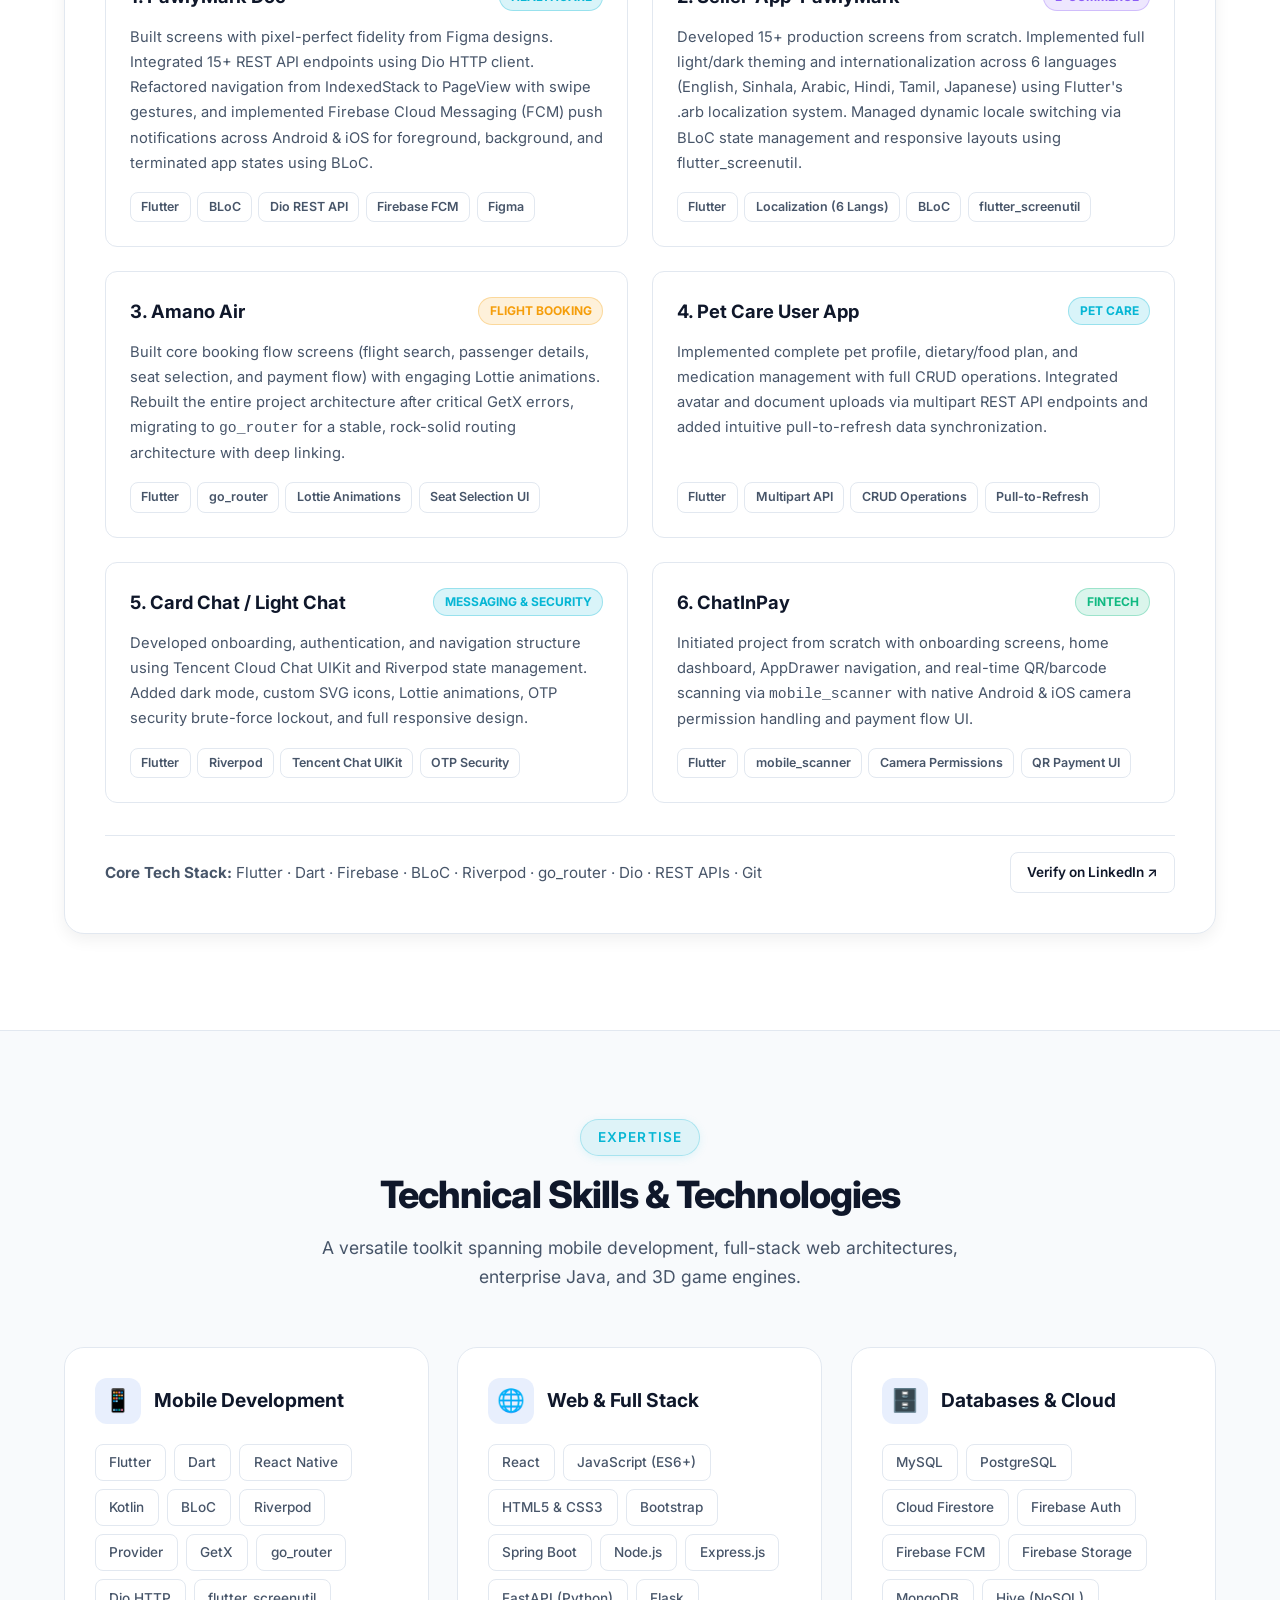
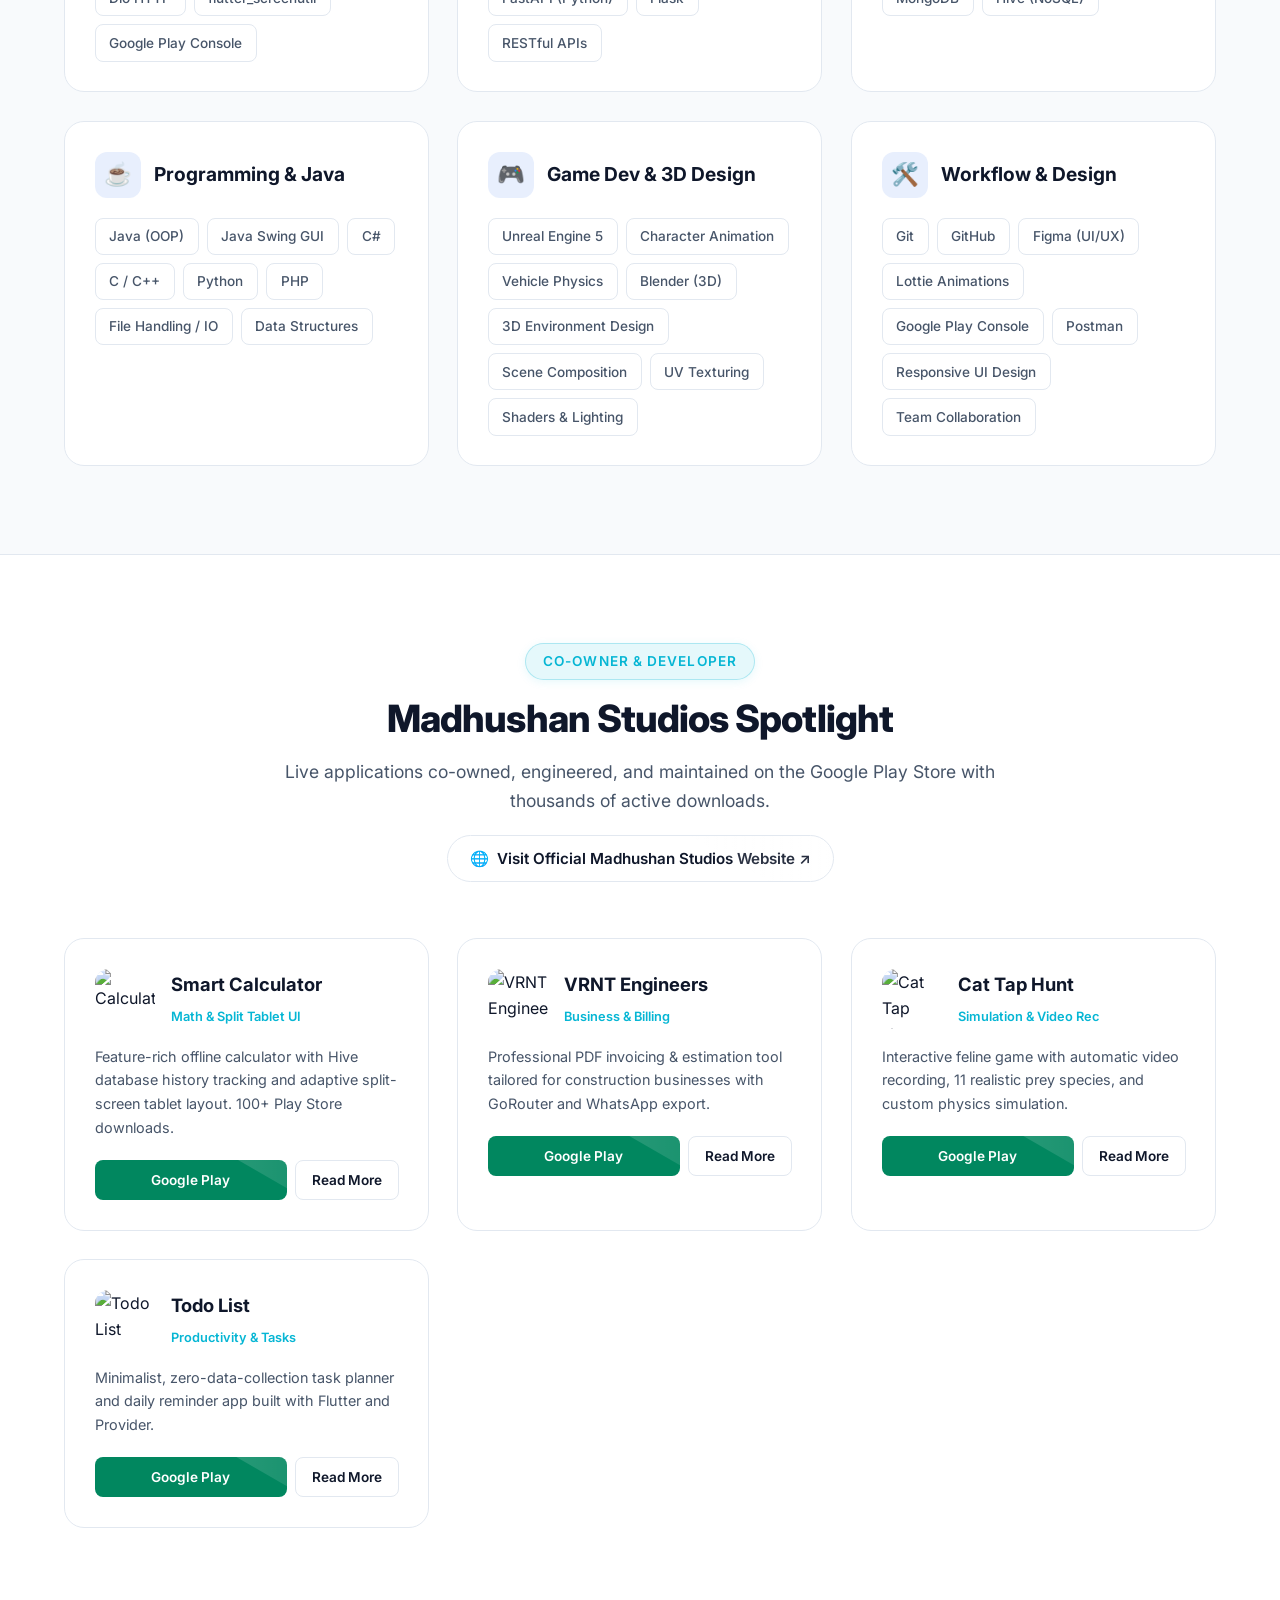
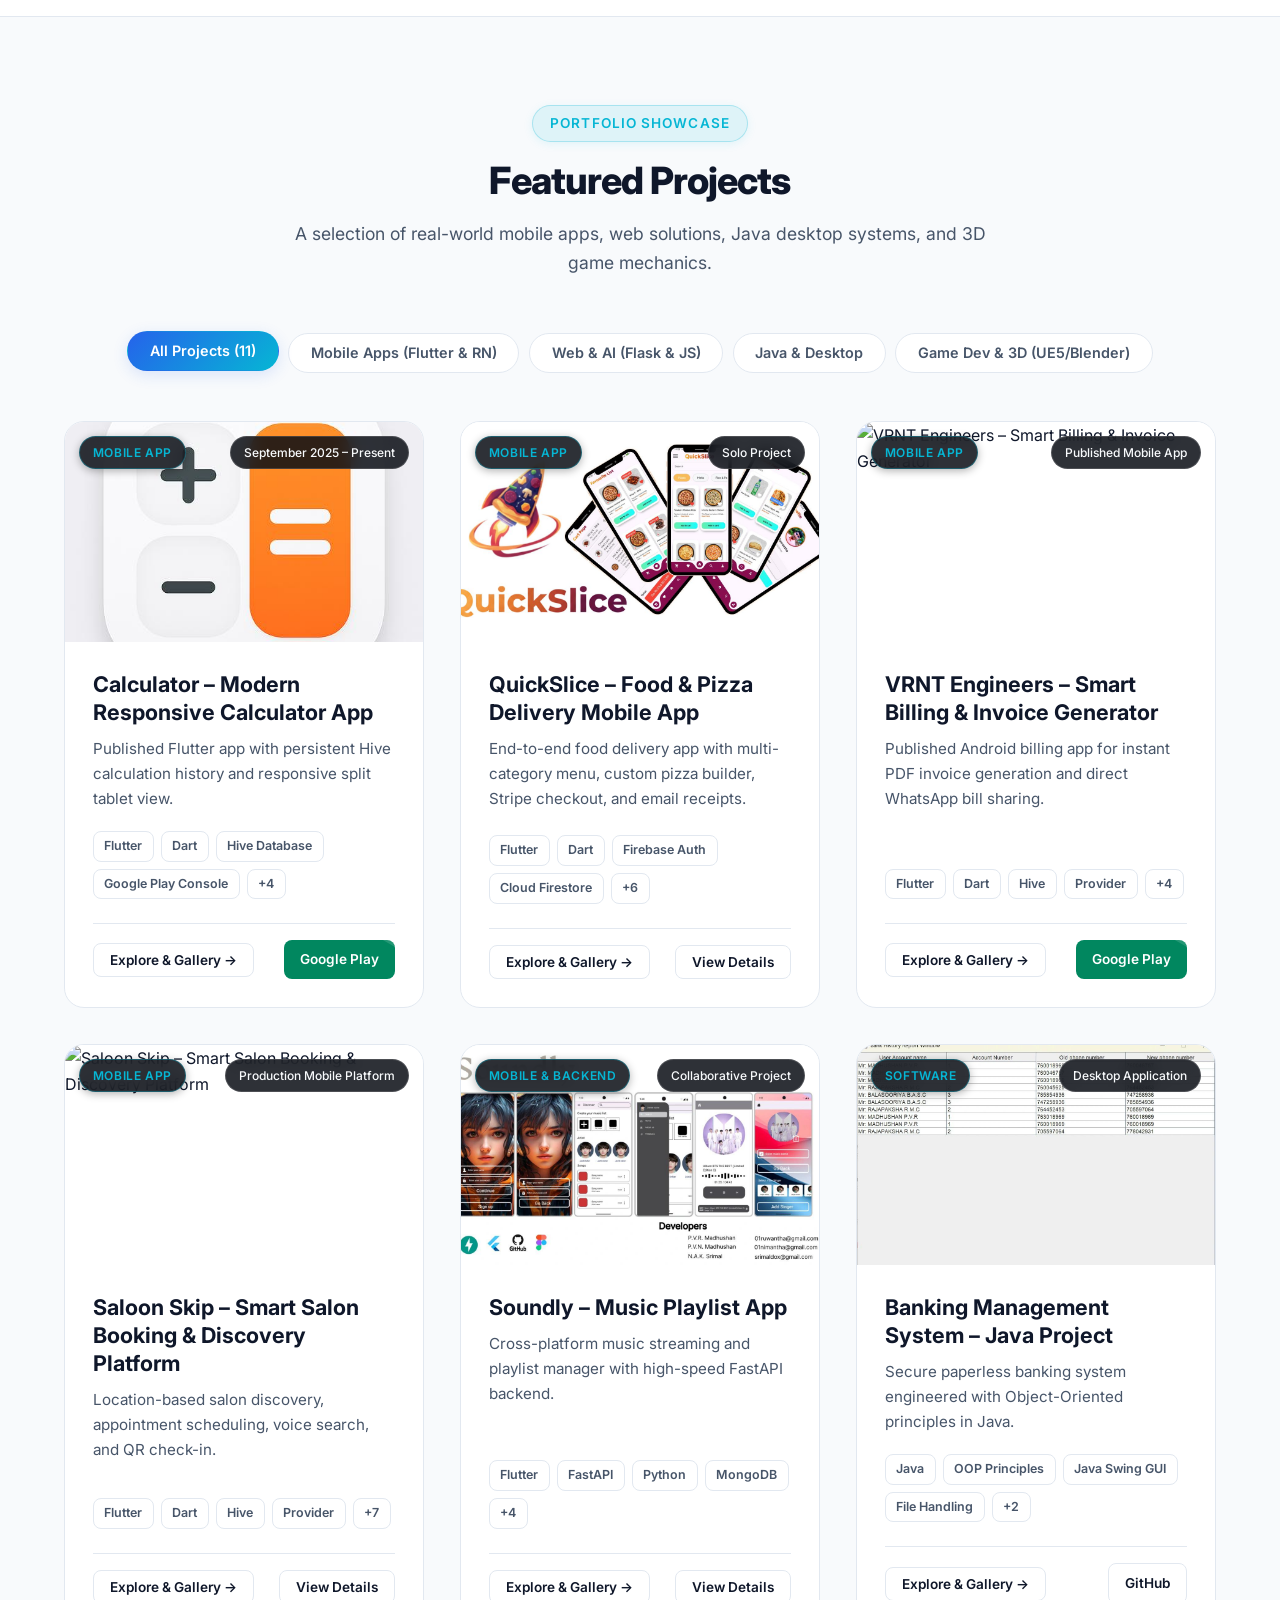
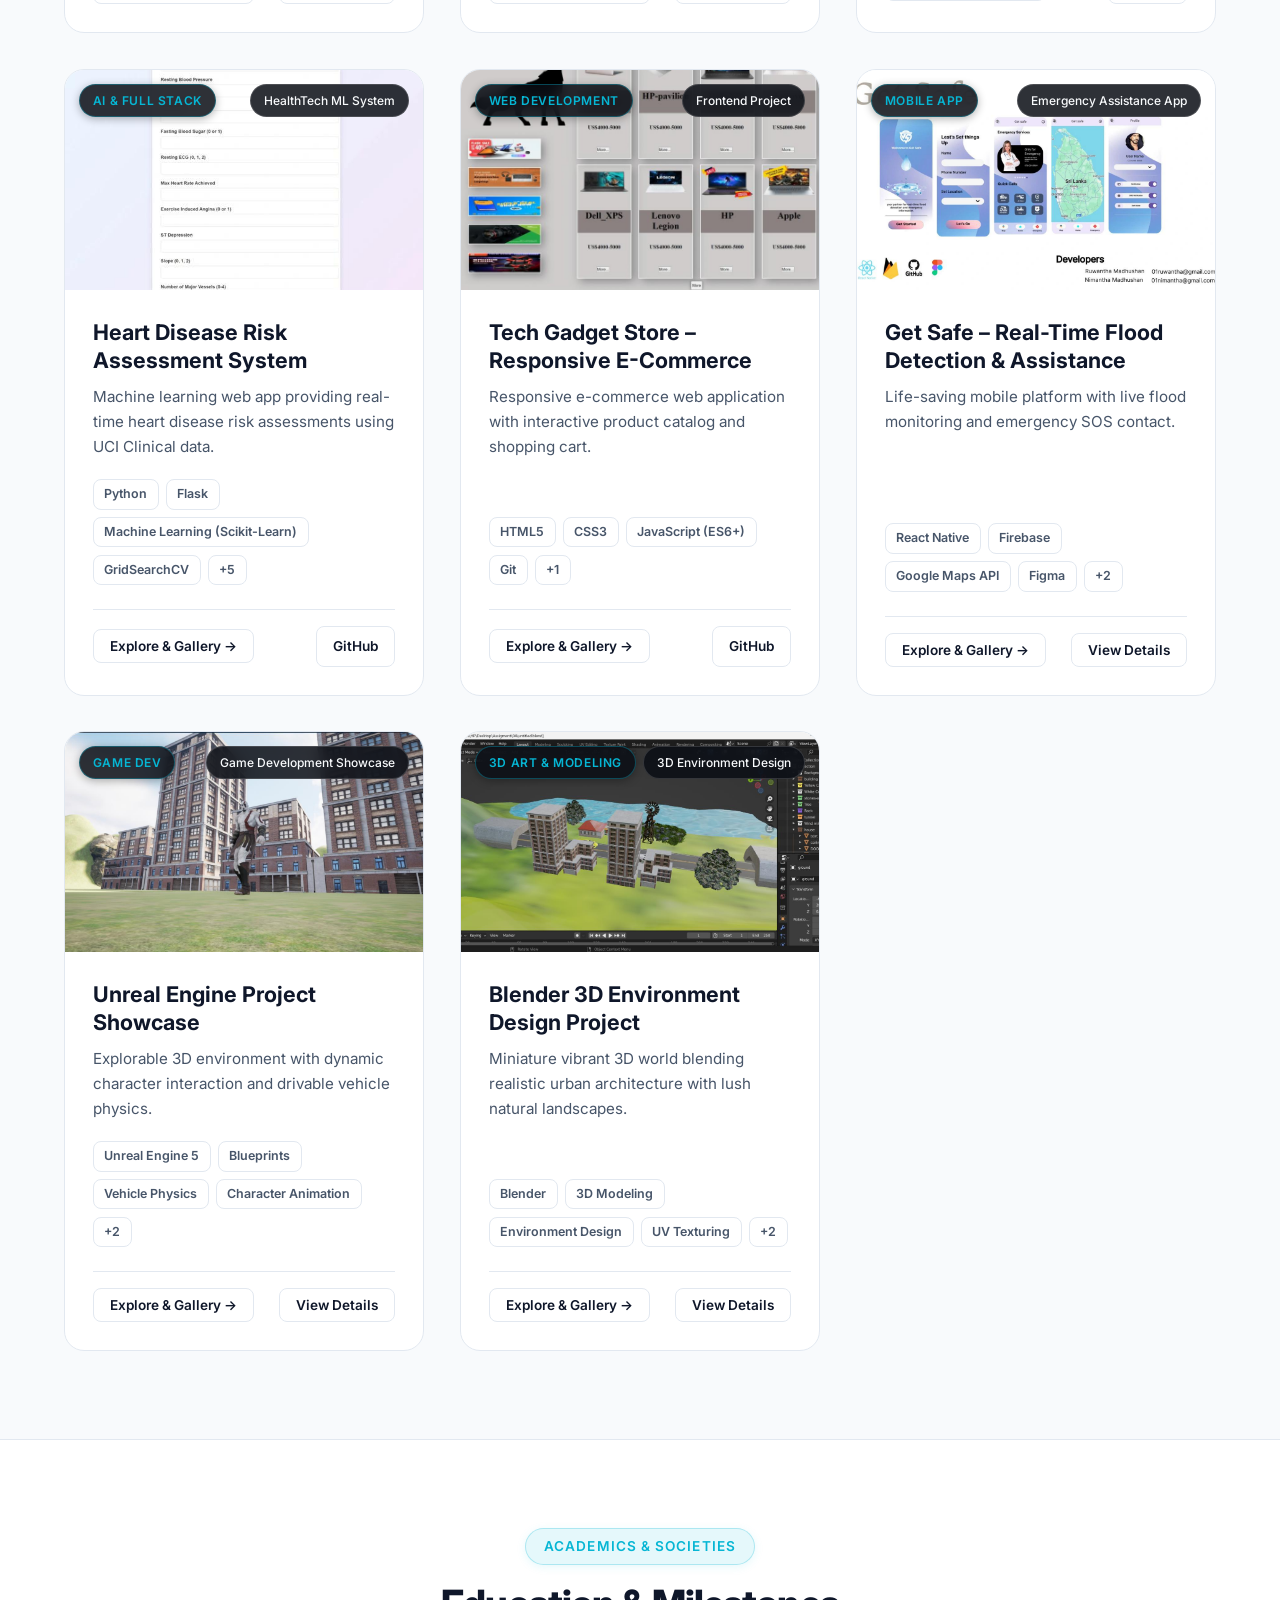
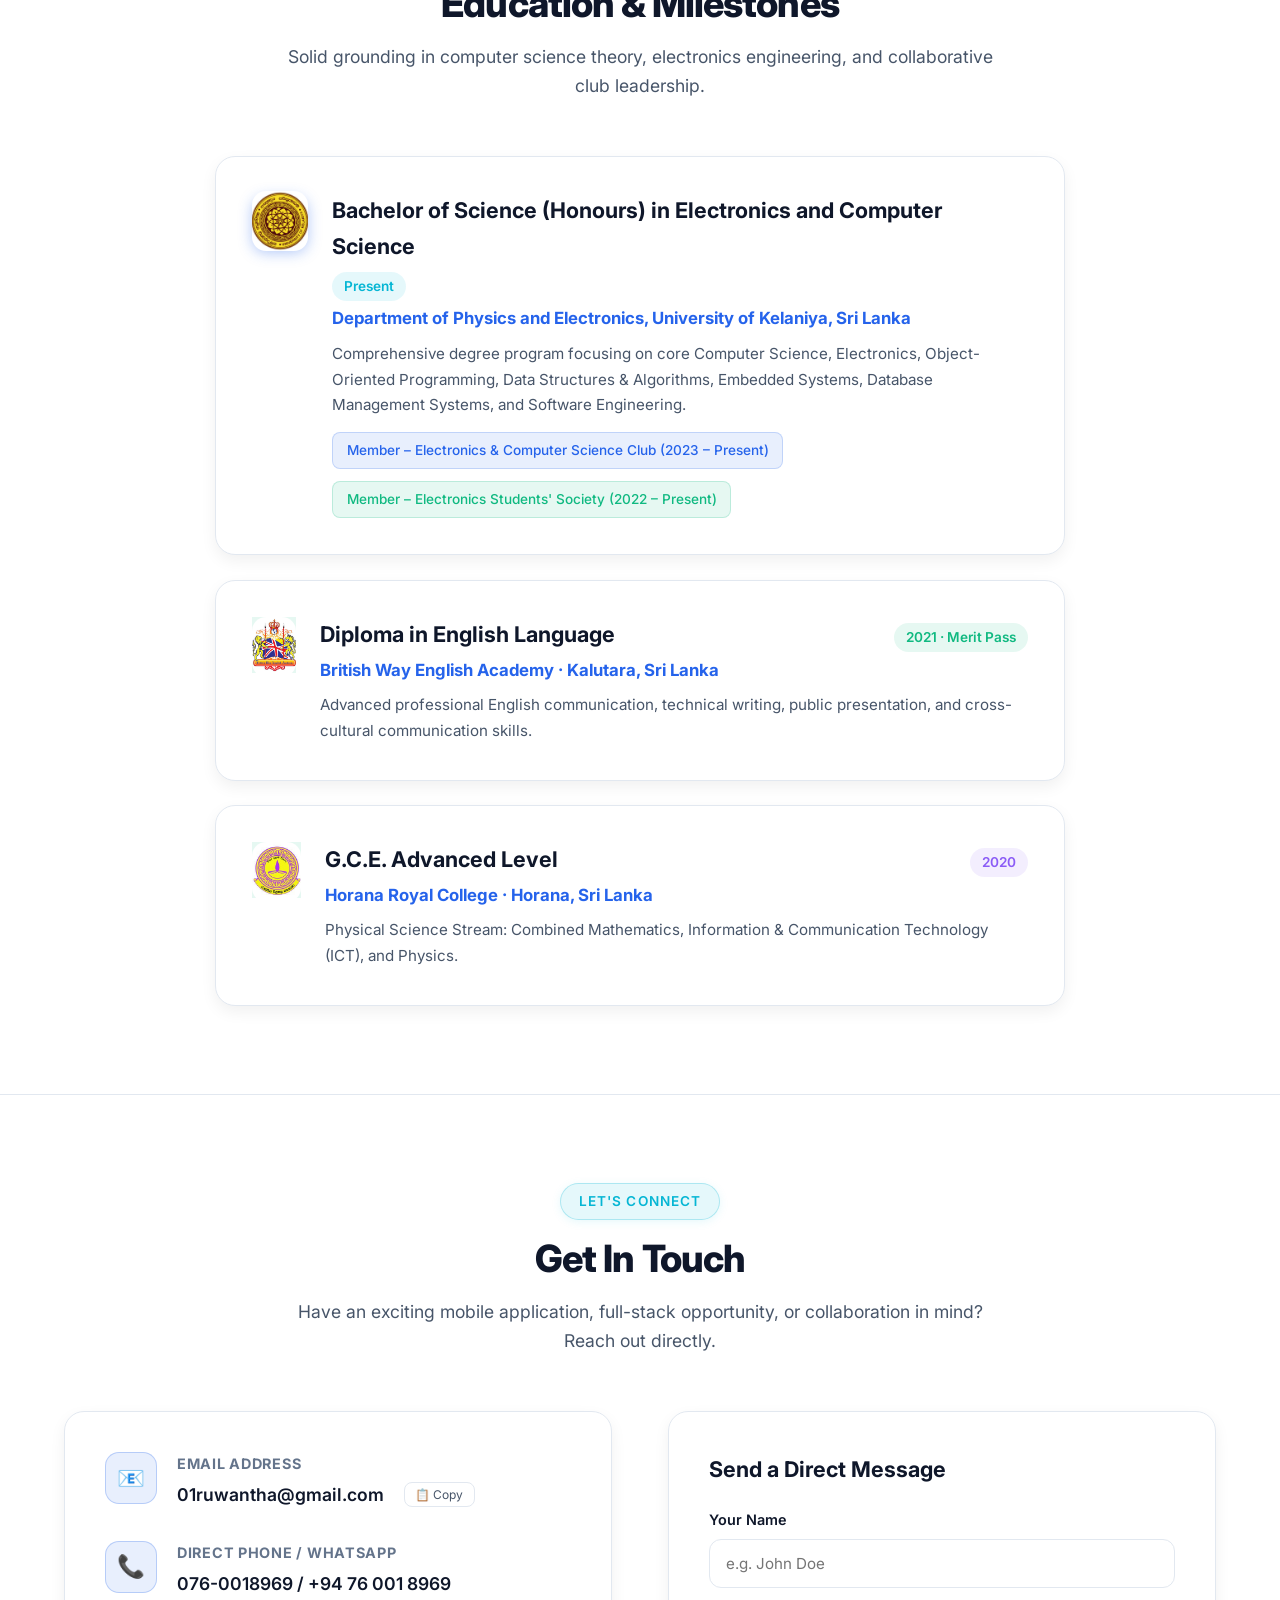
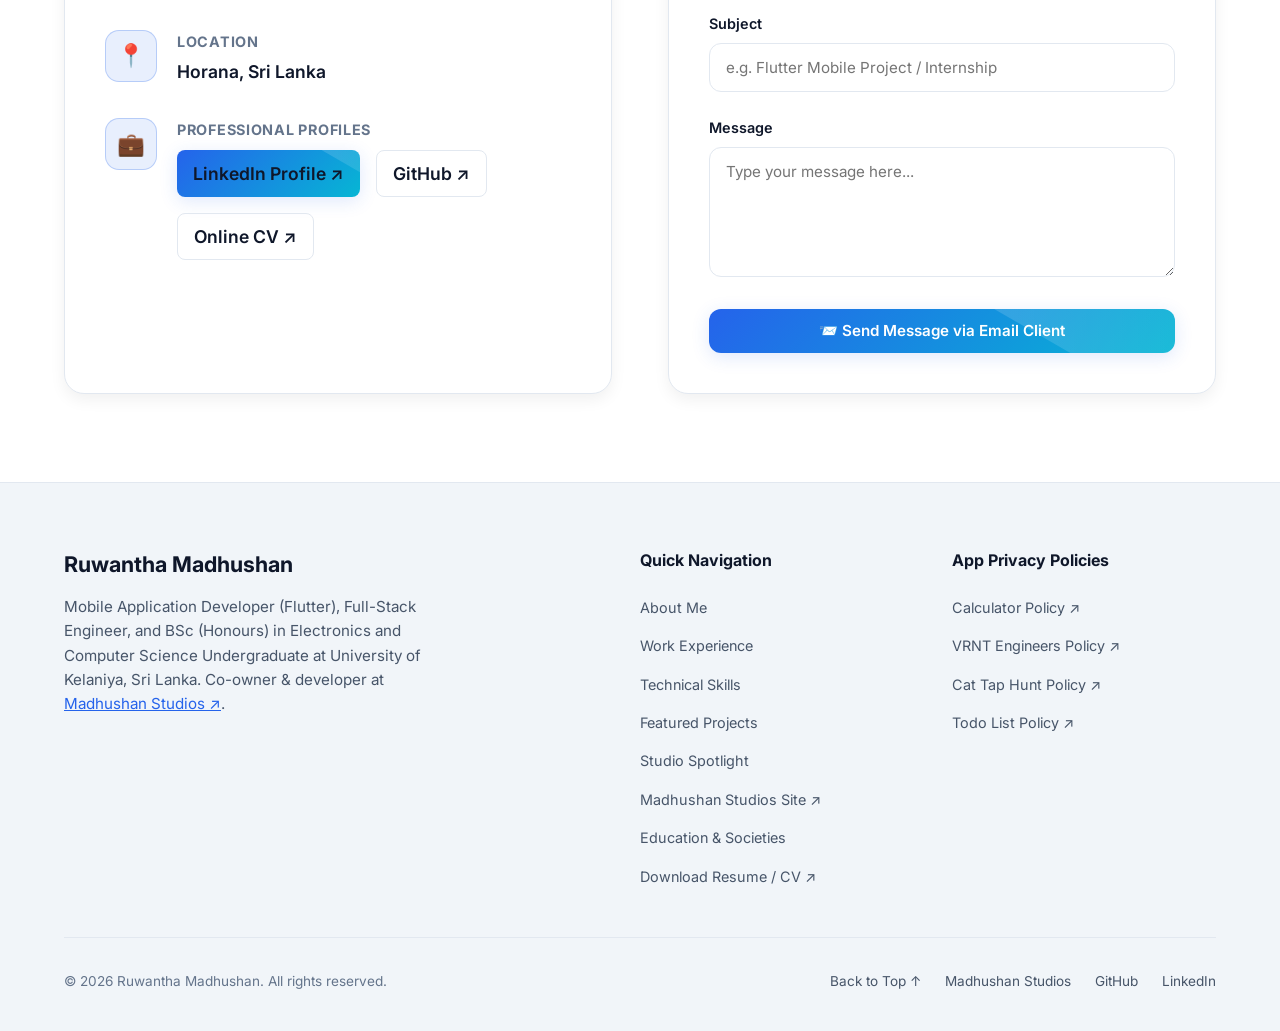
==== commit bda261ba: "update images" ====
--- a/index.html
+++ b/index.html
@@ -160,7 +160,7 @@
   <div class="stats-section">
     <div class="container stats-grid">
       <div class="stat-card reveal">
-        <div class="stat-number gradient-text" data-count="2" data-suffix="+">2+</div>
+        <div class="stat-number gradient-text" data-count="2" data-suffix="+">3+</div>
         <div class="stat-label">Published Play Store Apps</div>
       </div>
       <div class="stat-card reveal reveal-delay-1">
@@ -286,7 +286,9 @@
         <!-- Experience Header -->
         <div class="experience-header">
           <div class="company-brand-box">
-            <div class="company-logo-avatar">A</div>
+            <div class="company-logo-avatar">
+              <img src="assets/images/Company Logo/artecx_solutions_global_logo.jpg" alt="ARTecX Solutions" style="width: 60px; height: 60px; border-radius: 14px; object-fit: cover;" />
+            </div>
             <div class="company-title-area">
               <h3>ARTecX Solutions</h3>
               <div class="company-role">Mobile Application Developer (Intern)</div>
@@ -697,7 +699,7 @@
         
         <!-- University Degree -->
         <div class="about-card-box reveal" style="display: flex; gap: 1.5rem; align-items: flex-start;">
-          <div class="edu-icon" style="width: 56px; height: 56px; font-size: 1.8rem;">🏛️</div>
+          <div class="company-logo-avatar" style="width: 56px; height: 56px; font-size: 1.8rem; background: rgba(16, 185, 129, 0.1); border-color: rgba(16, 185, 129, 0.3); color: var(--accent-emerald);" ><img src="assets/images/University Logo/university_of_kelaniya_logo.jpg" alt="University of Kelaniya" style="width: 60px; height: 60px; border-radius: 14px; object-fit: cover;" /></div>
           <div style="flex-grow: 1;">
             <div style="display: flex; justify-content: space-between; align-items: baseline; flex-wrap: wrap; gap: 0.5rem; margin-bottom: 0.25rem;">
               <h3 style="font-size: 1.35rem; color: var(--text-primary);">Bachelor of Science (Honours) in Electronics and Computer Science</h3>
@@ -716,7 +718,7 @@
 
         <!-- English Diploma -->
         <div class="about-card-box reveal reveal-delay-1" style="display: flex; gap: 1.5rem; align-items: flex-start;">
-          <div class="edu-icon" style="width: 56px; height: 56px; font-size: 1.8rem; background: rgba(16, 185, 129, 0.1); border-color: rgba(16, 185, 129, 0.3); color: var(--accent-emerald);">📜</div>
+          <div class="British Way English Academy" style="width: 56px; height: 56px; font-size: 1.8rem; background: rgba(16, 185, 129, 0.1); border-color: rgba(16, 185, 129, 0.3); color: var(--accent-emerald);" ><img src="assets\images\British Way English Academy Logo\British Way English Academy.jpg" alt="British Way English Academy" style="width: 60px; height: 60px; border-radius: 14px; object-fit: cover;" /></div>
           <div style="flex-grow: 1;">
             <div style="display: flex; justify-content: space-between; align-items: baseline; flex-wrap: wrap; gap: 0.5rem; margin-bottom: 0.25rem;">
               <h3 style="font-size: 1.35rem; color: var(--text-primary);">Diploma in English Language</h3>
@@ -731,7 +733,7 @@
 
         <!-- GCE A/L -->
         <div class="about-card-box reveal reveal-delay-2" style="display: flex; gap: 1.5rem; align-items: flex-start;">
-          <div class="edu-icon" style="width: 56px; height: 56px; font-size: 1.8rem; background: rgba(139, 92, 246, 0.1); border-color: rgba(139, 92, 246, 0.3); color: var(--accent-purple);">🏫</div>
+          <div class="Horana Royal College" style="width: 56px; height: 56px; font-size: 1.8rem; background: rgba(16, 185, 129, 0.1); border-color: rgba(16, 185, 129, 0.3); color: var(--accent-emerald);" ><img src="assets\images\Horana Royal College Logo\Horana Royal College.jpg" alt="Horana Royal College" style="width: 60px; height: 60px; border-radius: 14px; object-fit: cover;" /></div>
           <div style="flex-grow: 1;">
             <div style="display: flex; justify-content: space-between; align-items: baseline; flex-wrap: wrap; gap: 0.5rem; margin-bottom: 0.25rem;">
               <h3 style="font-size: 1.35rem; color: var(--text-primary);">G.C.E. Advanced Level</h3>
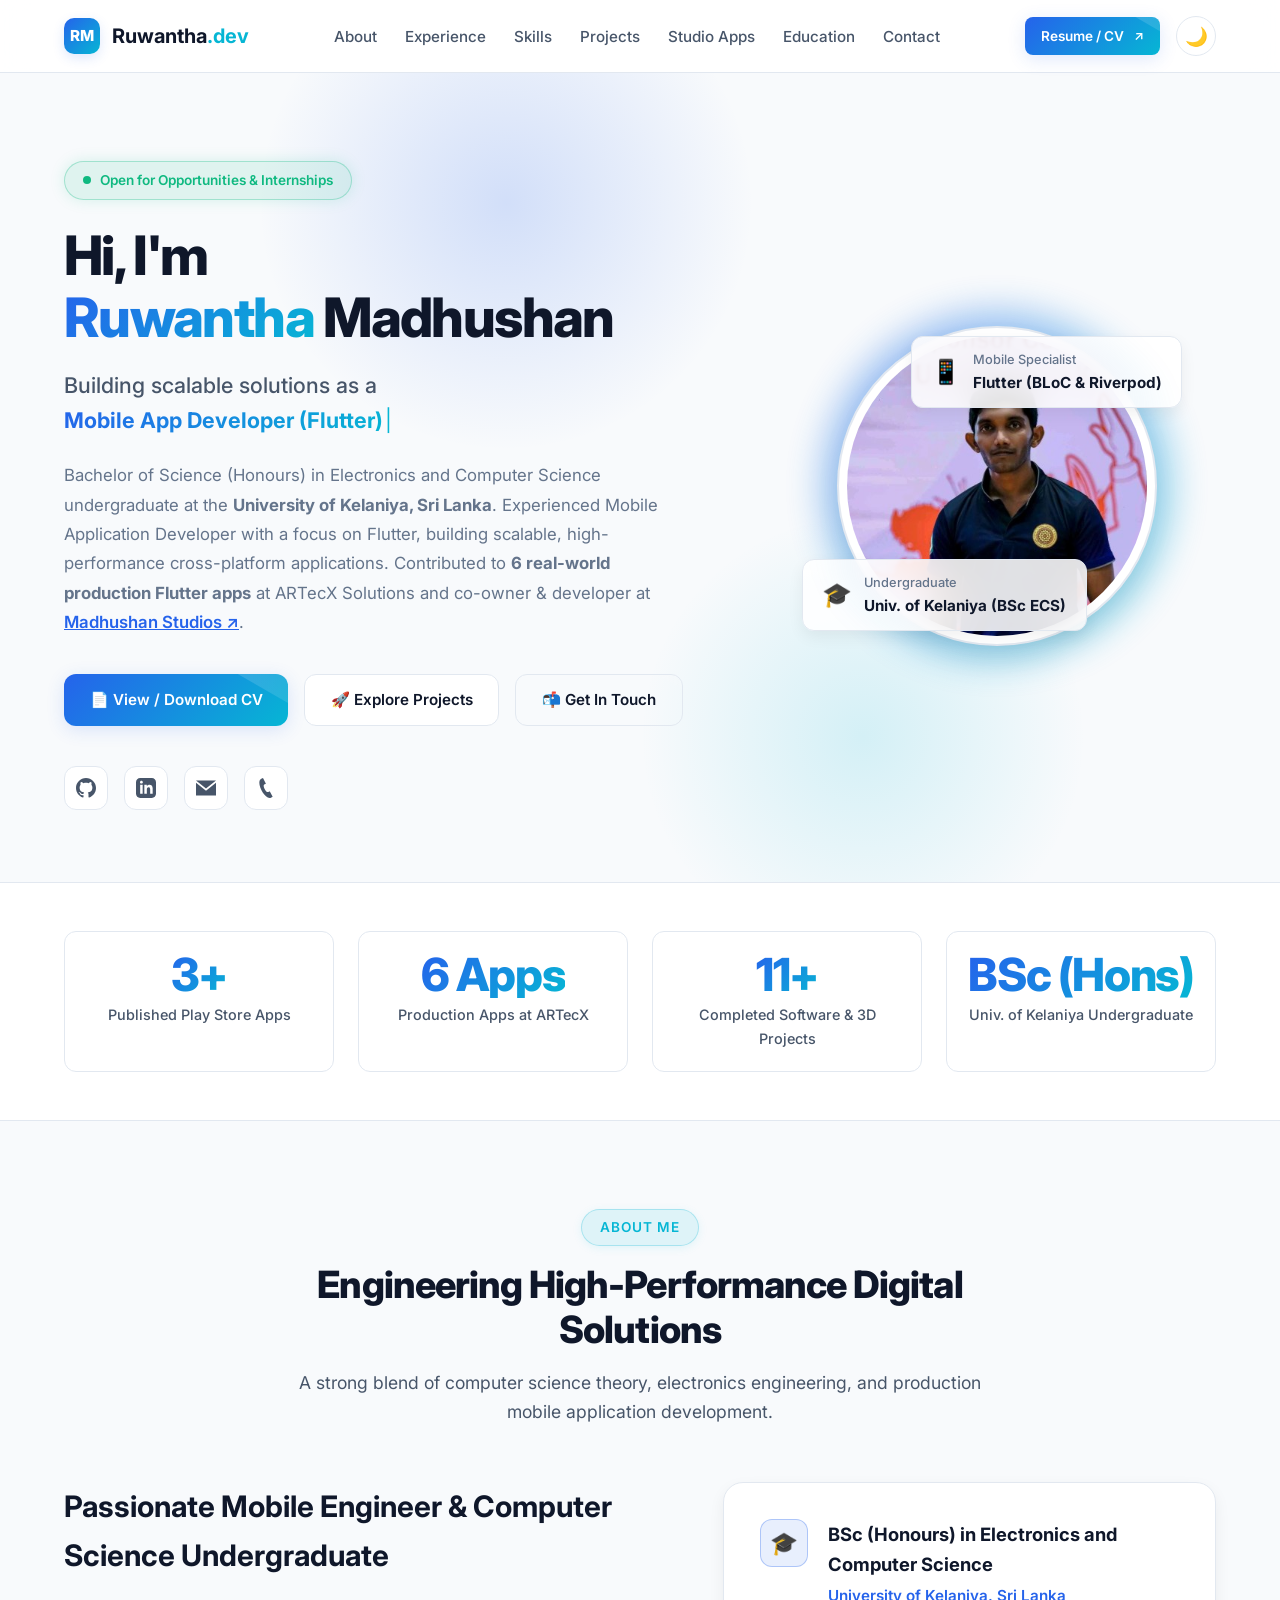
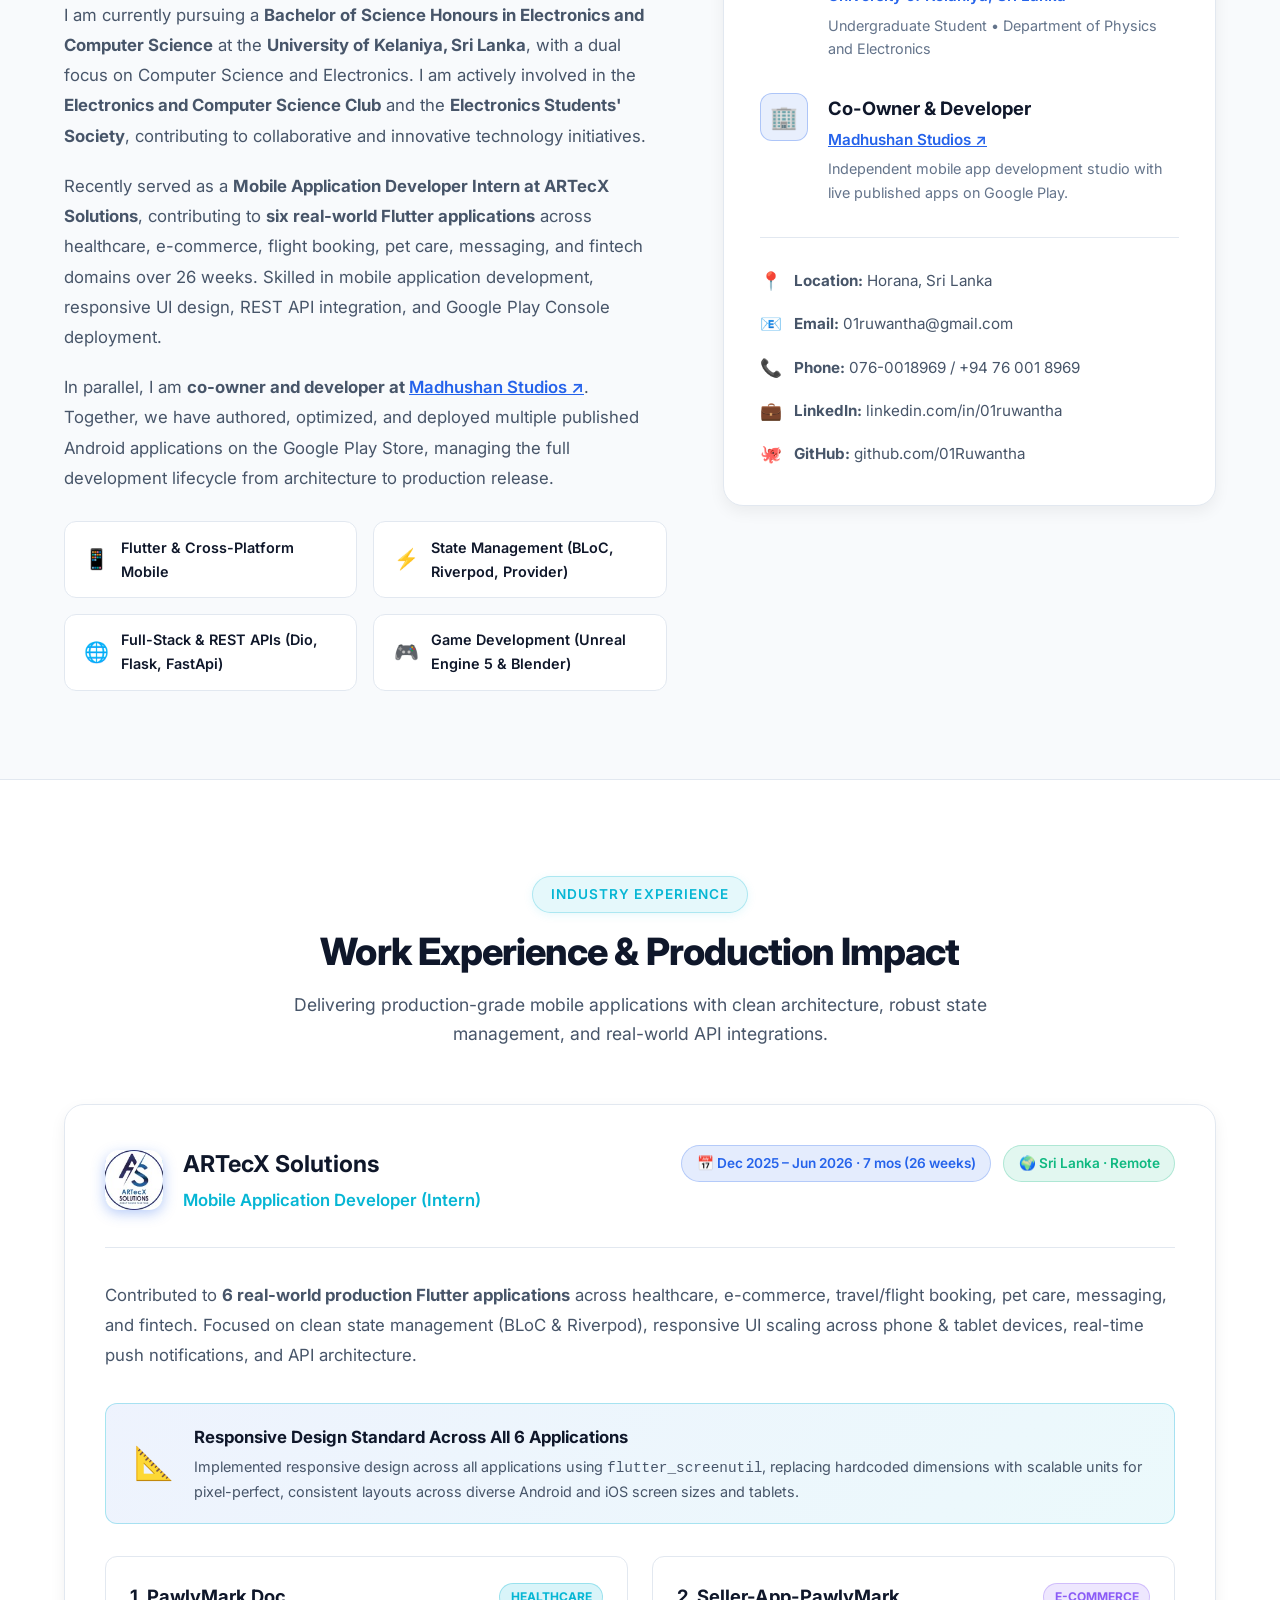
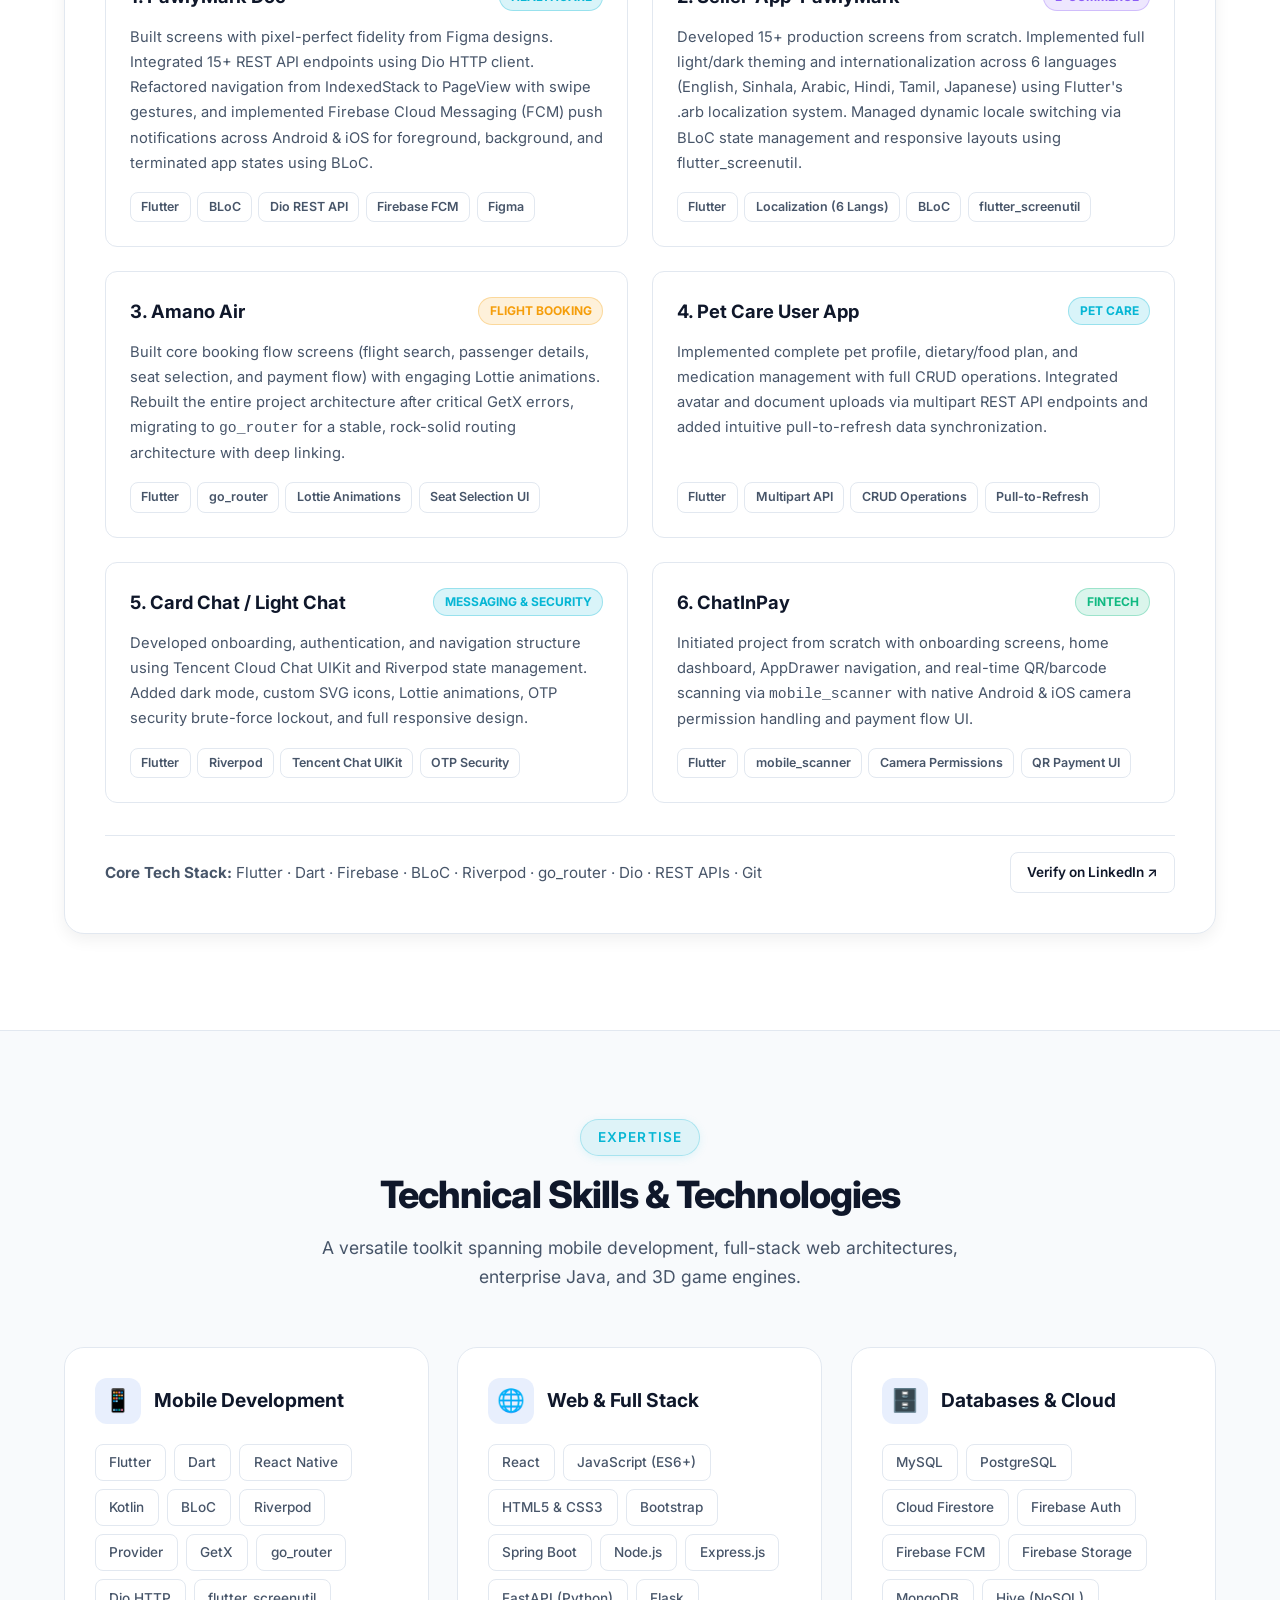
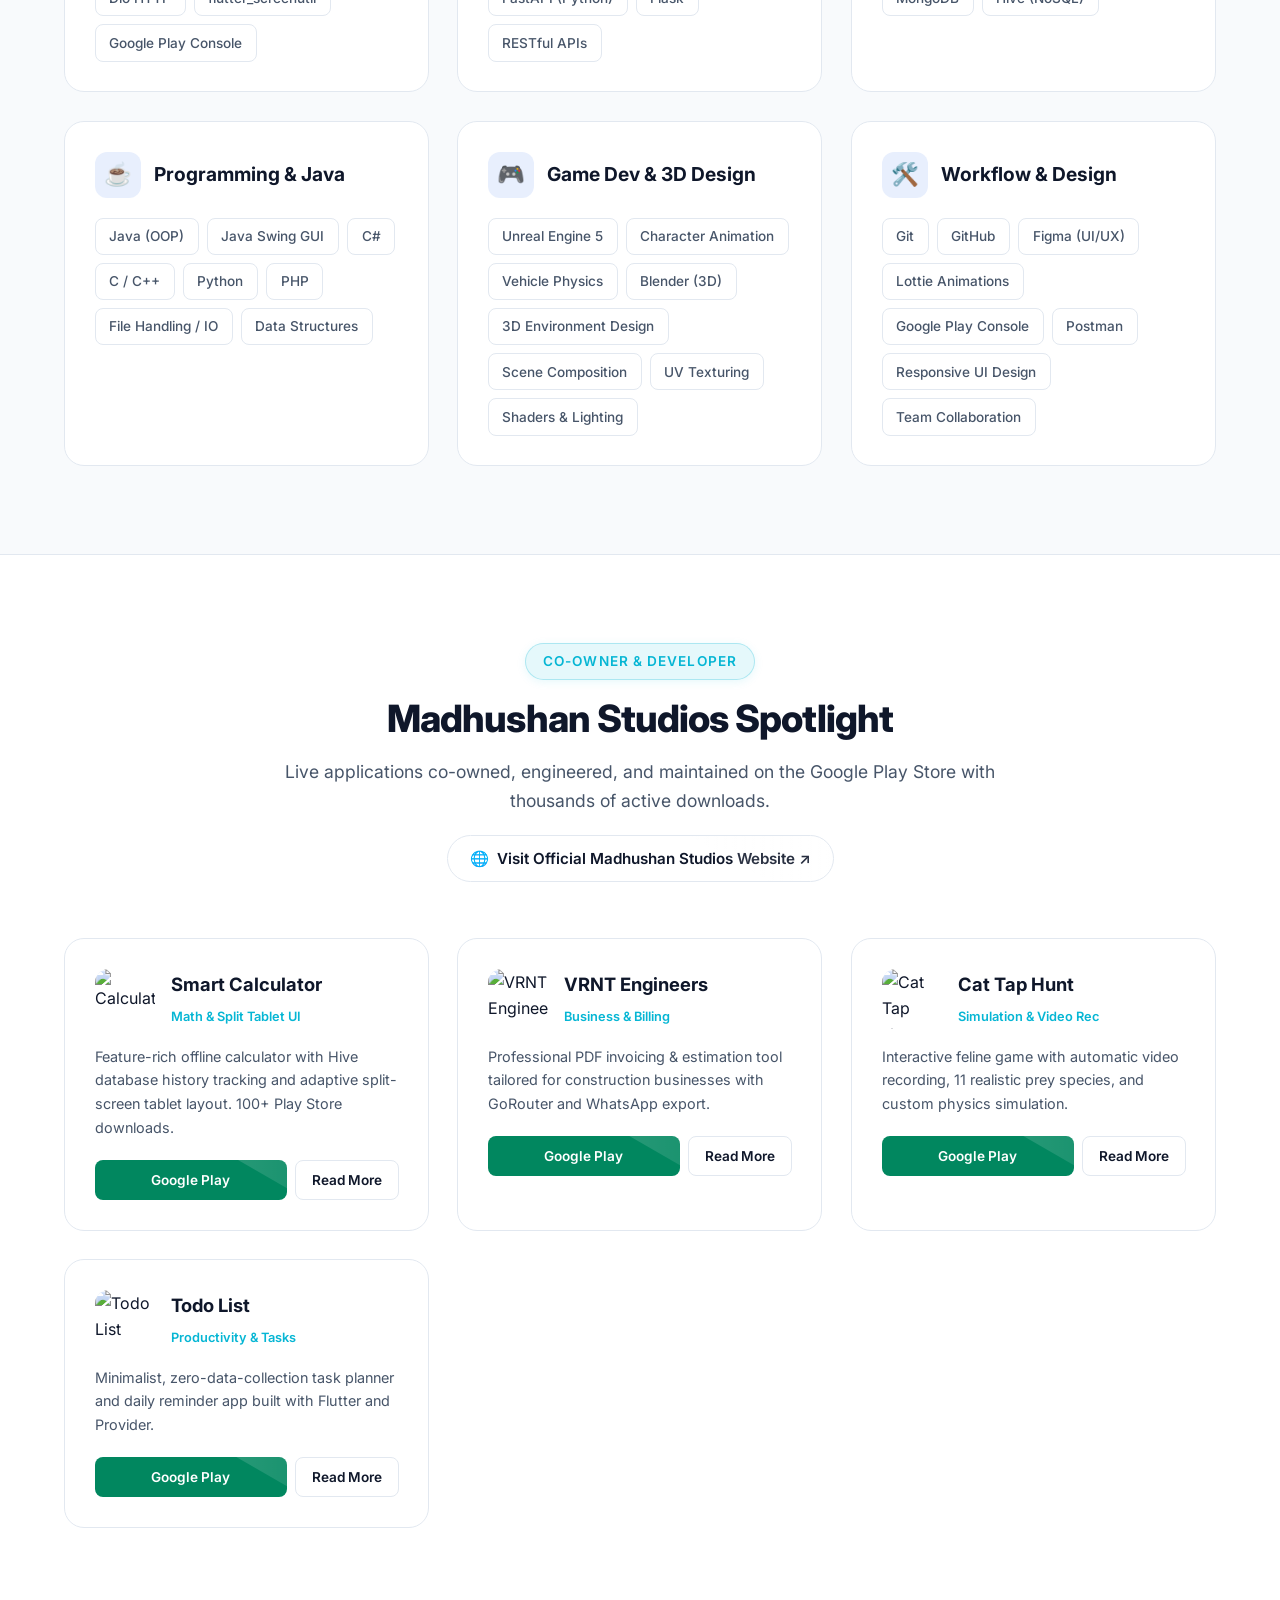
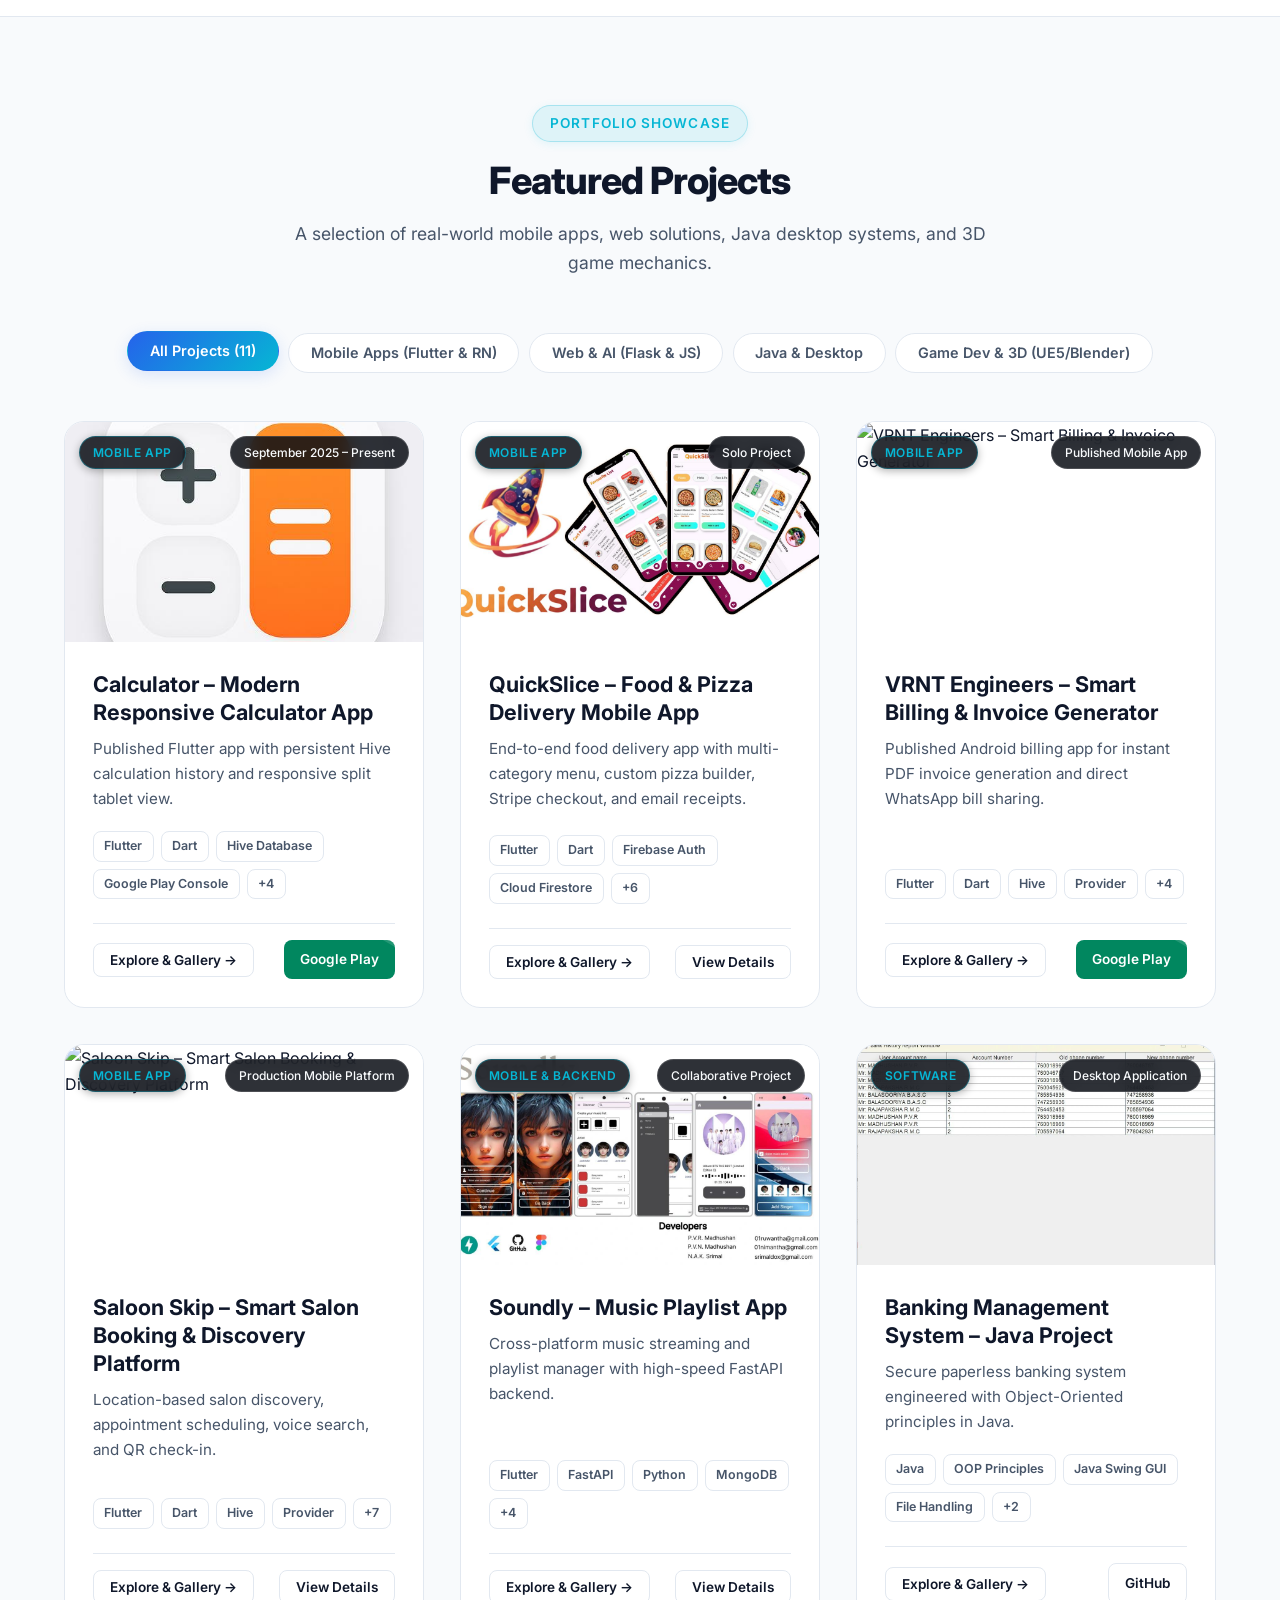
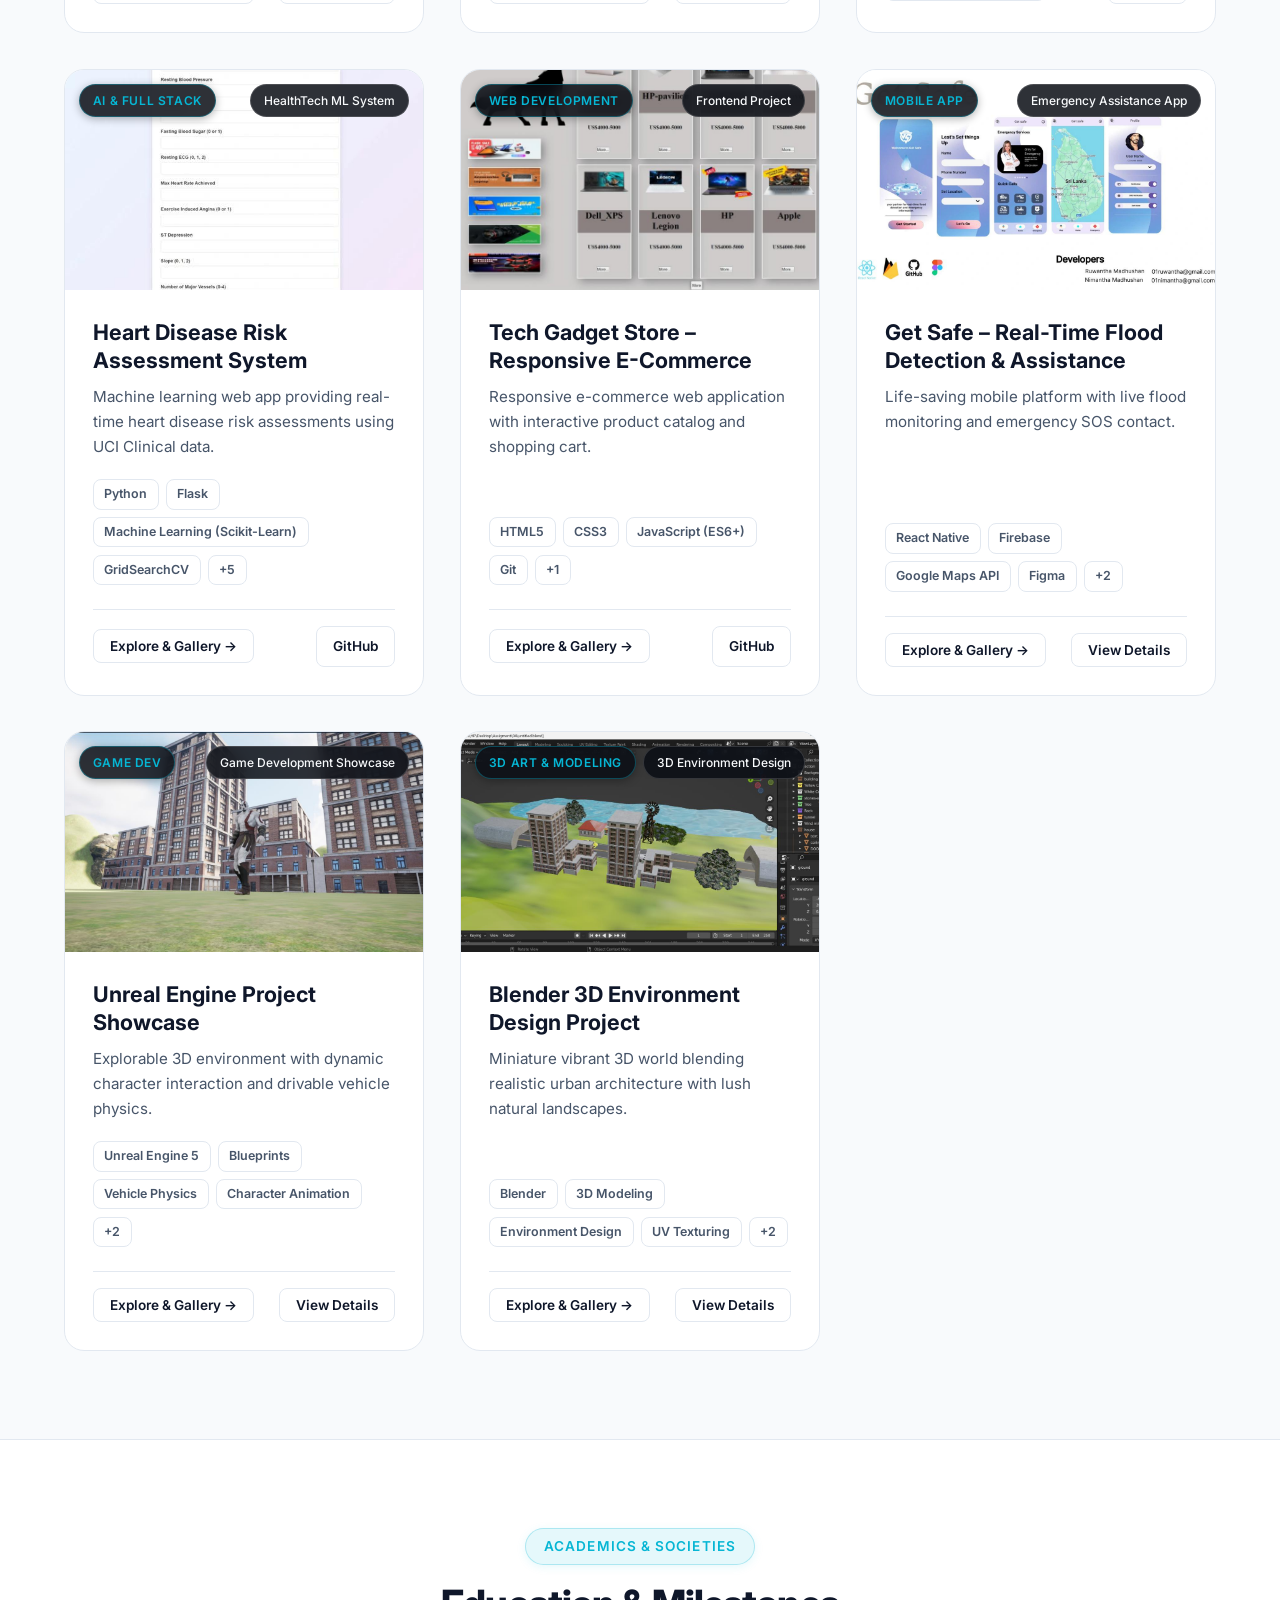
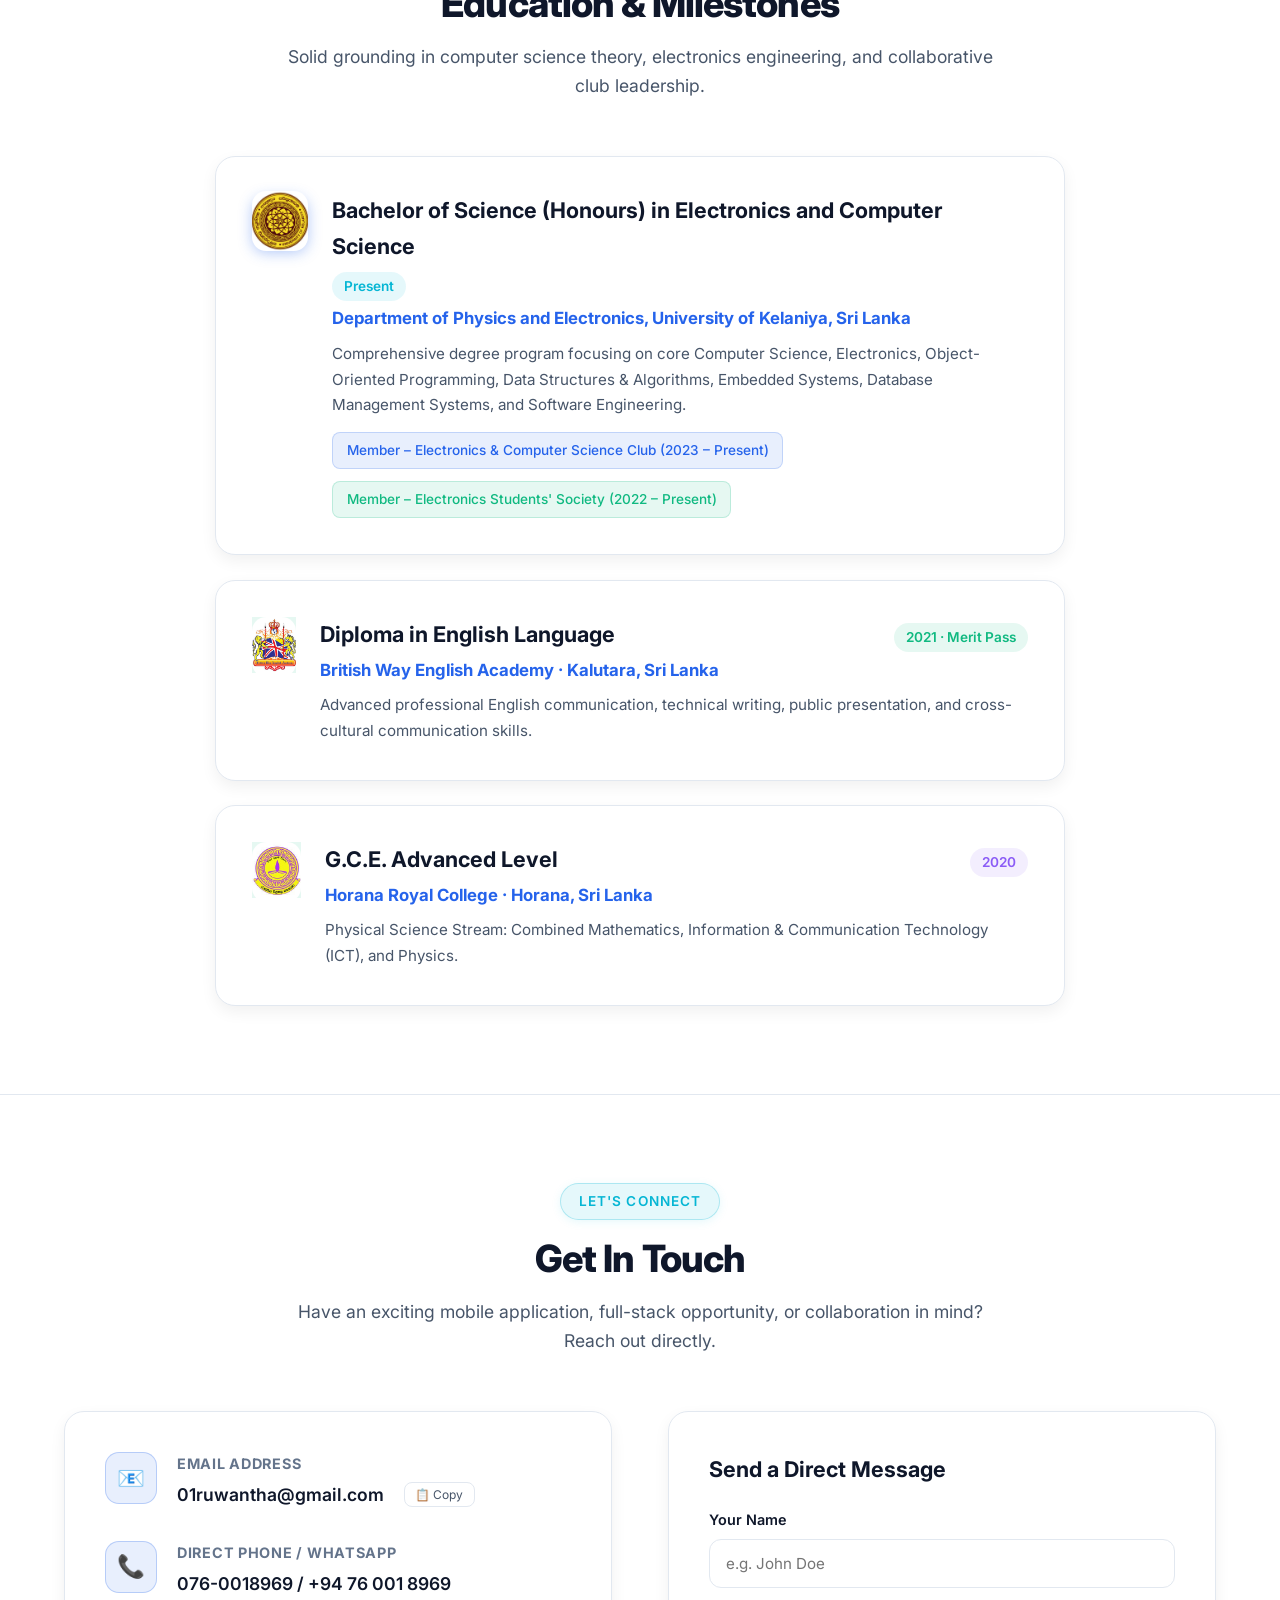
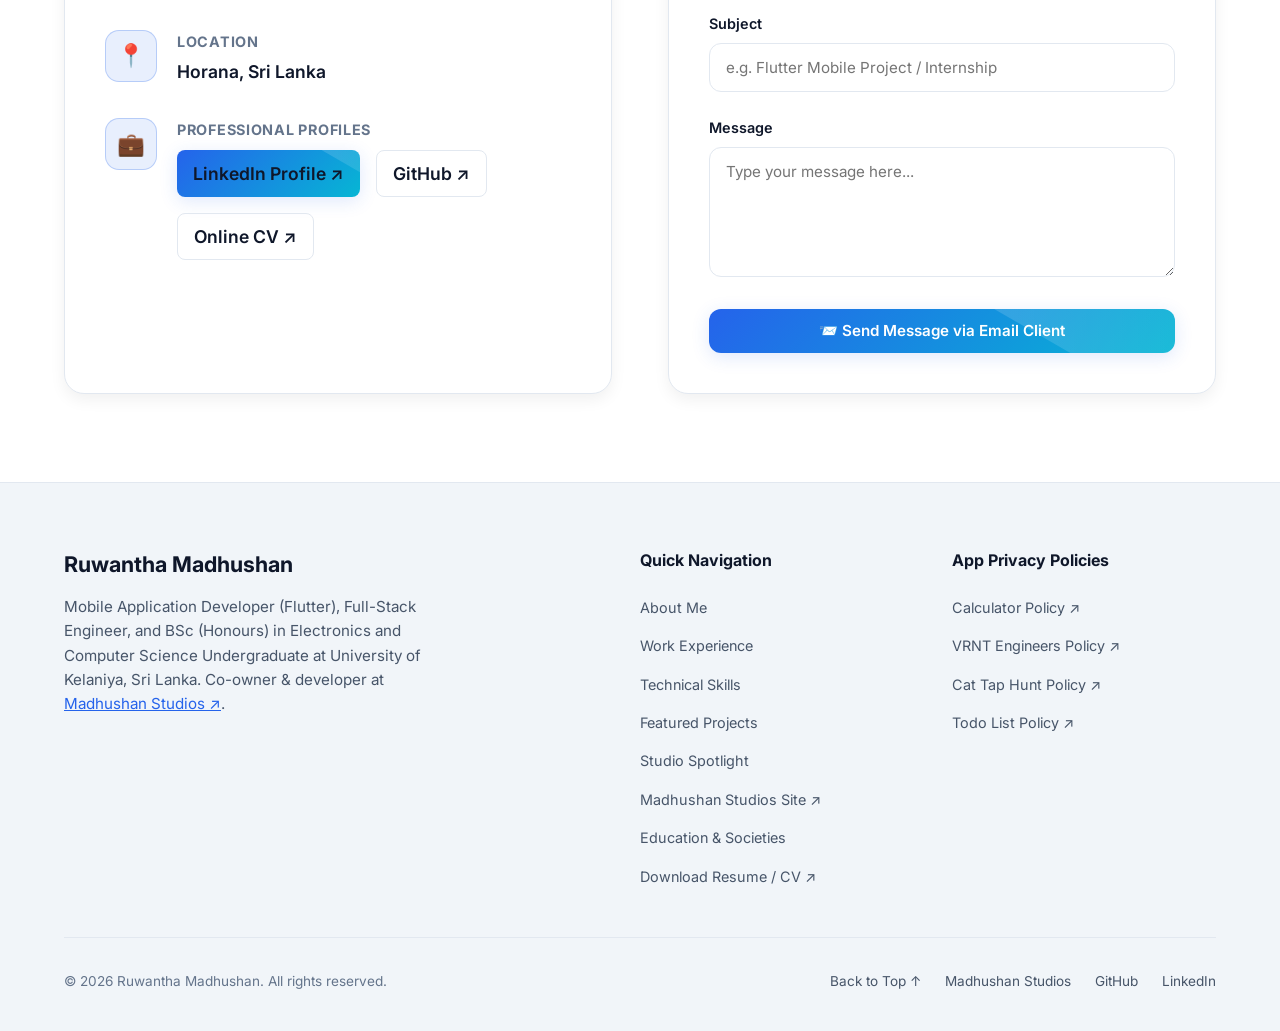
==== commit d10a5792: "update" ====
--- a/index.html
+++ b/index.html
@@ -160,7 +160,7 @@
   <div class="stats-section">
     <div class="container stats-grid">
       <div class="stat-card reveal">
-        <div class="stat-number gradient-text" data-count="2" data-suffix="+">3+</div>
+        <div class="stat-number gradient-text" data-count="3" data-suffix="+">3+</div>
         <div class="stat-label">Published Play Store Apps</div>
       </div>
       <div class="stat-card reveal reveal-delay-1">
